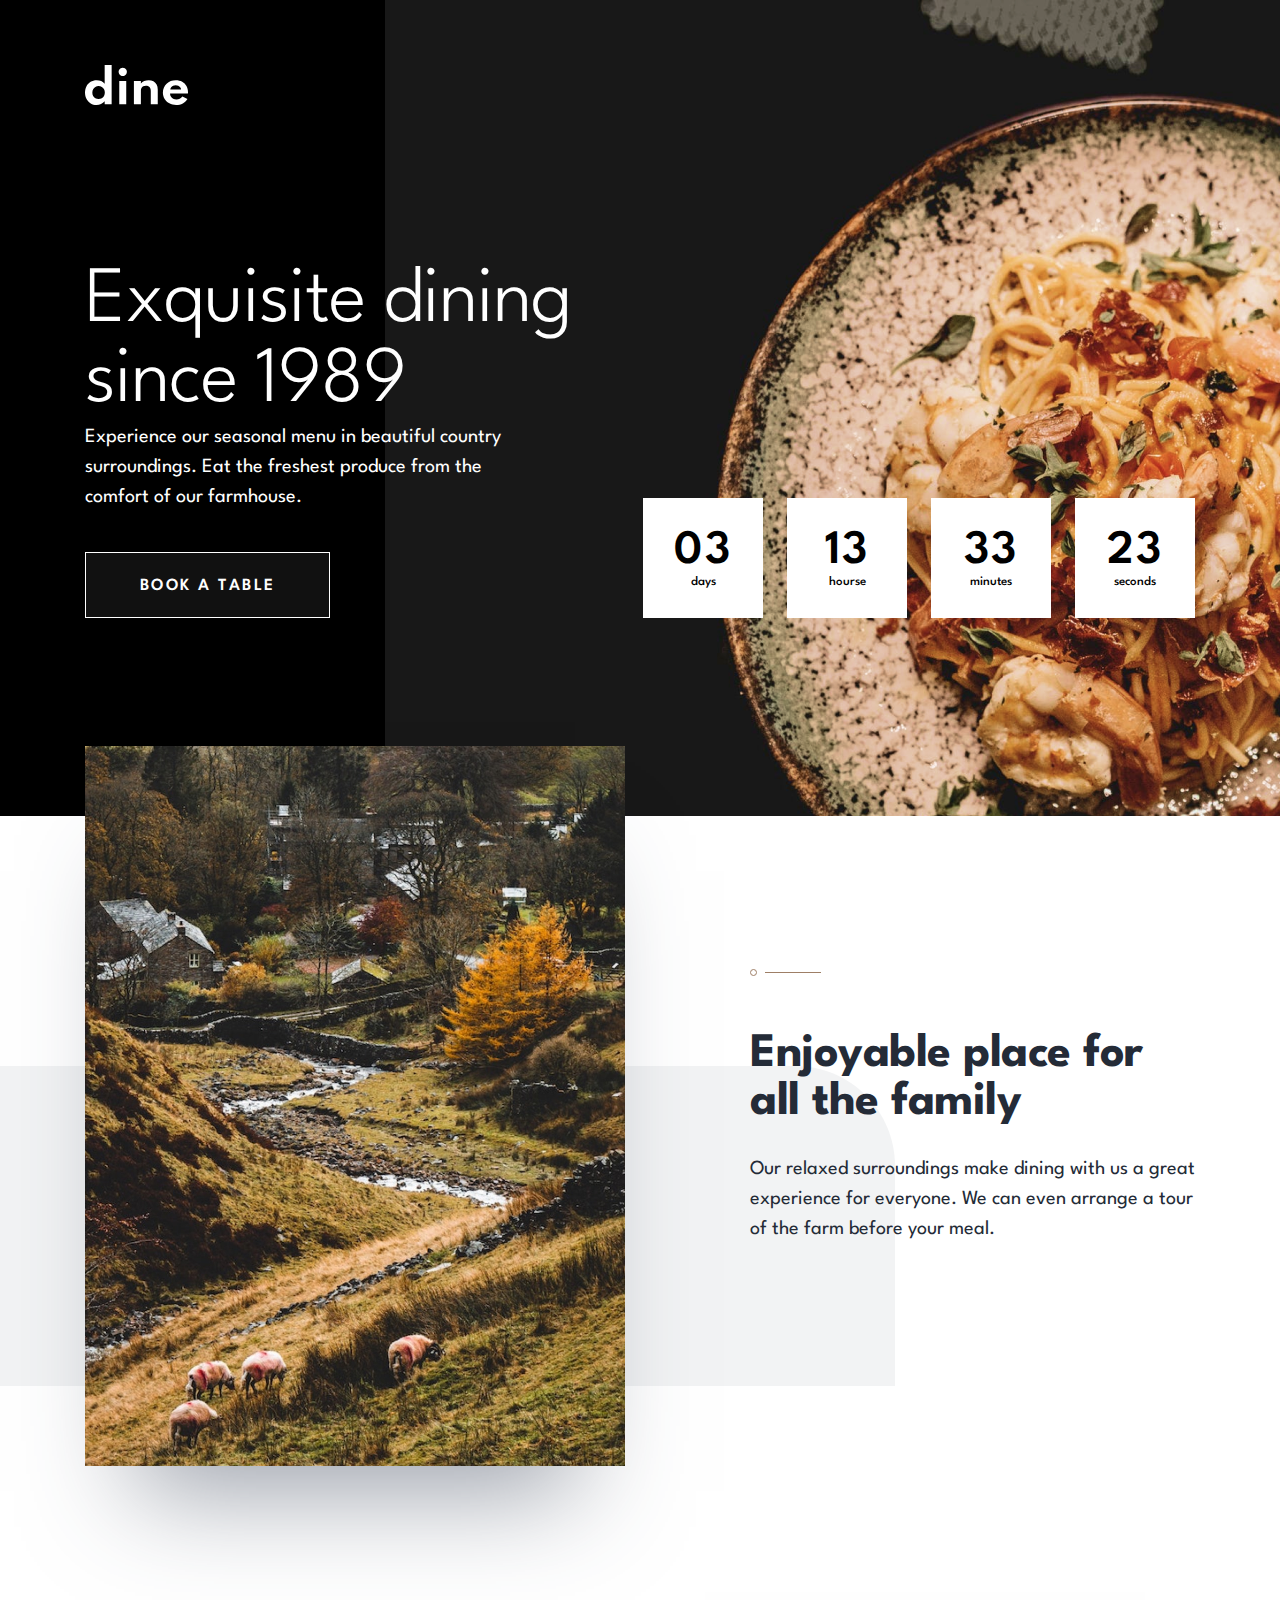
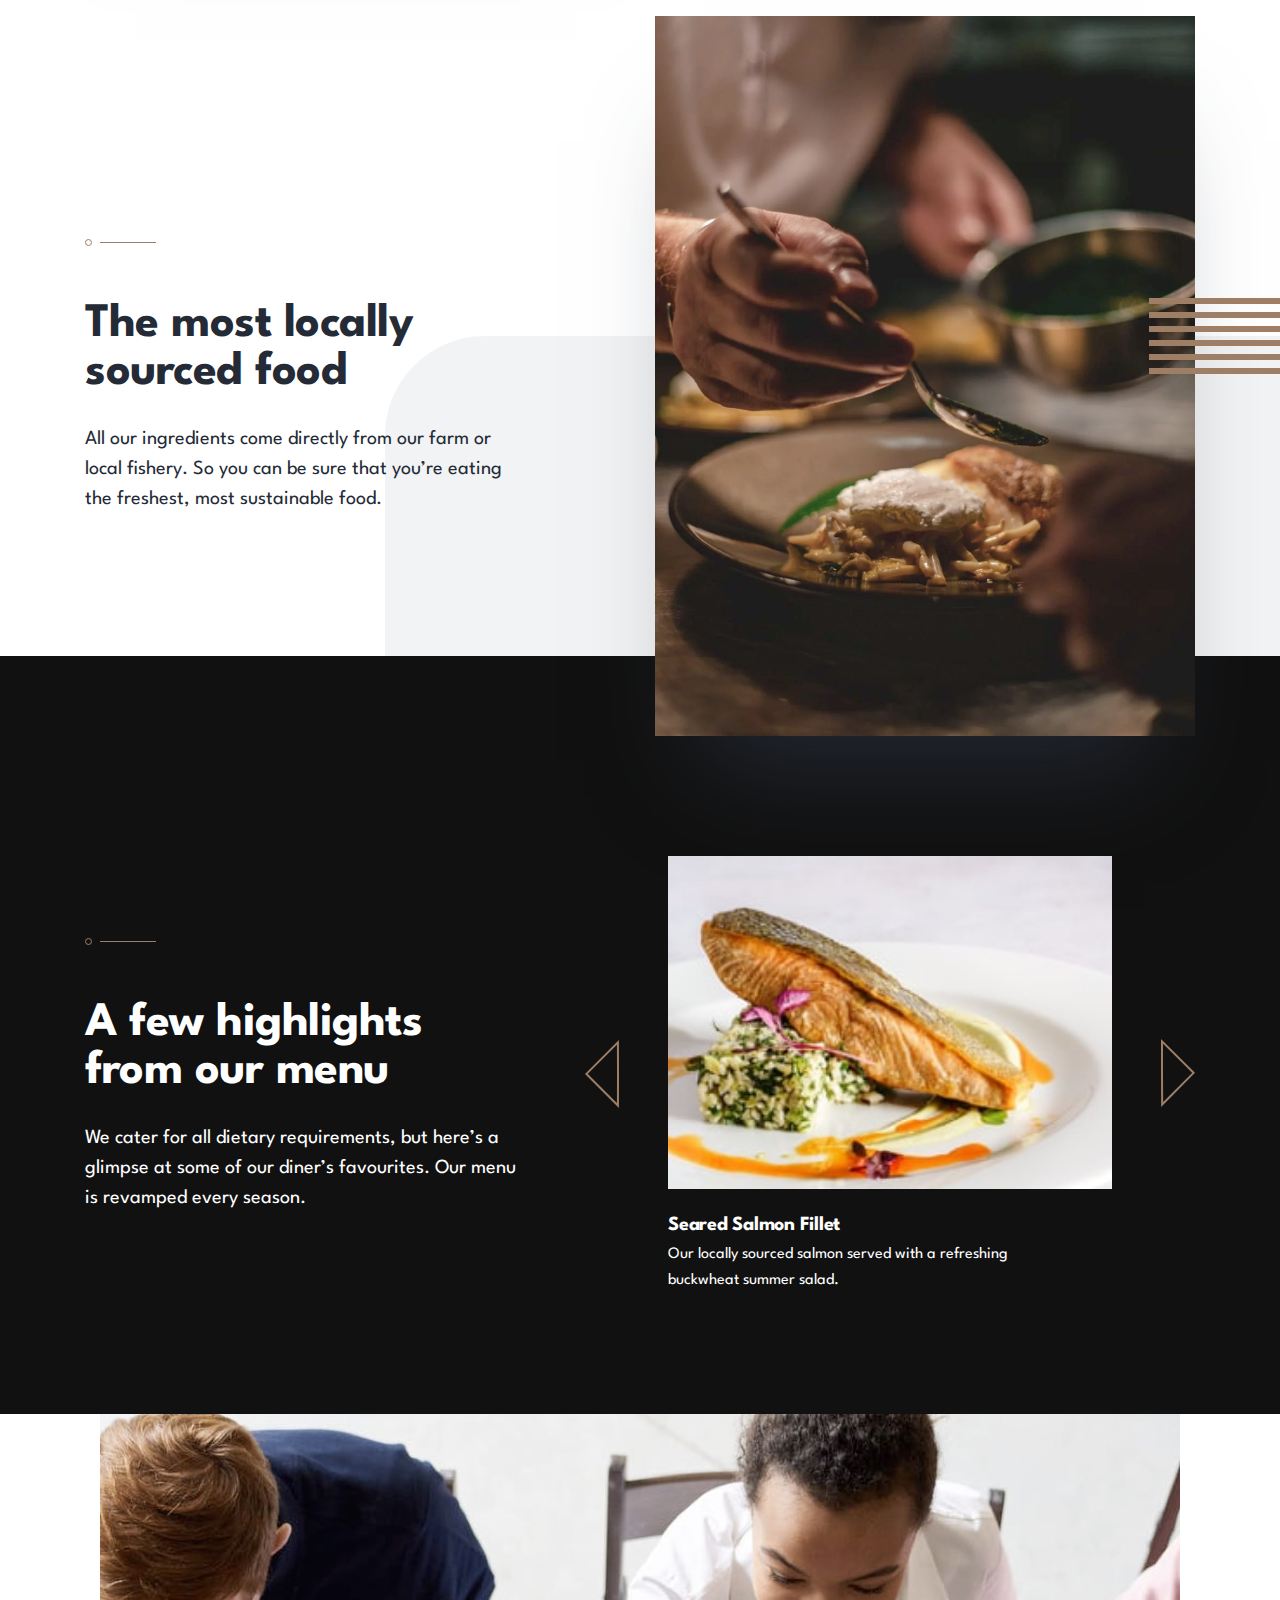
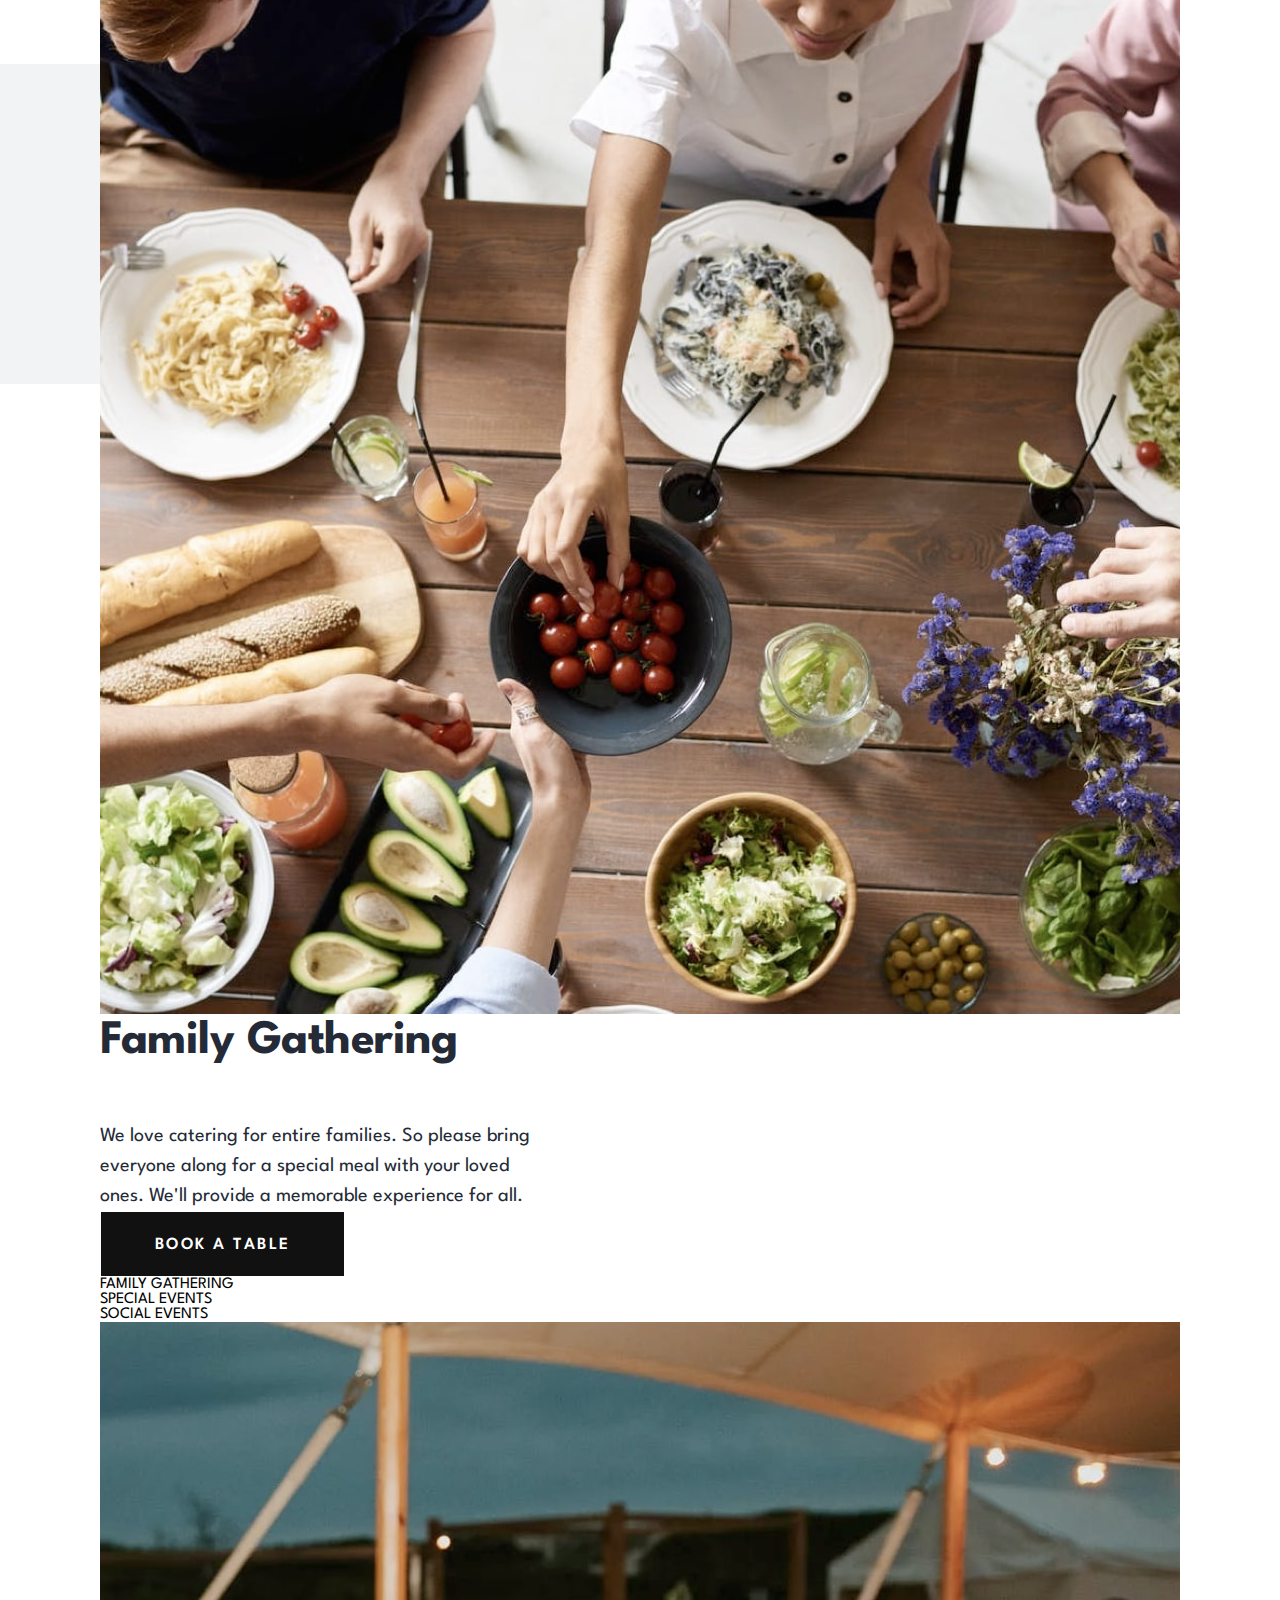
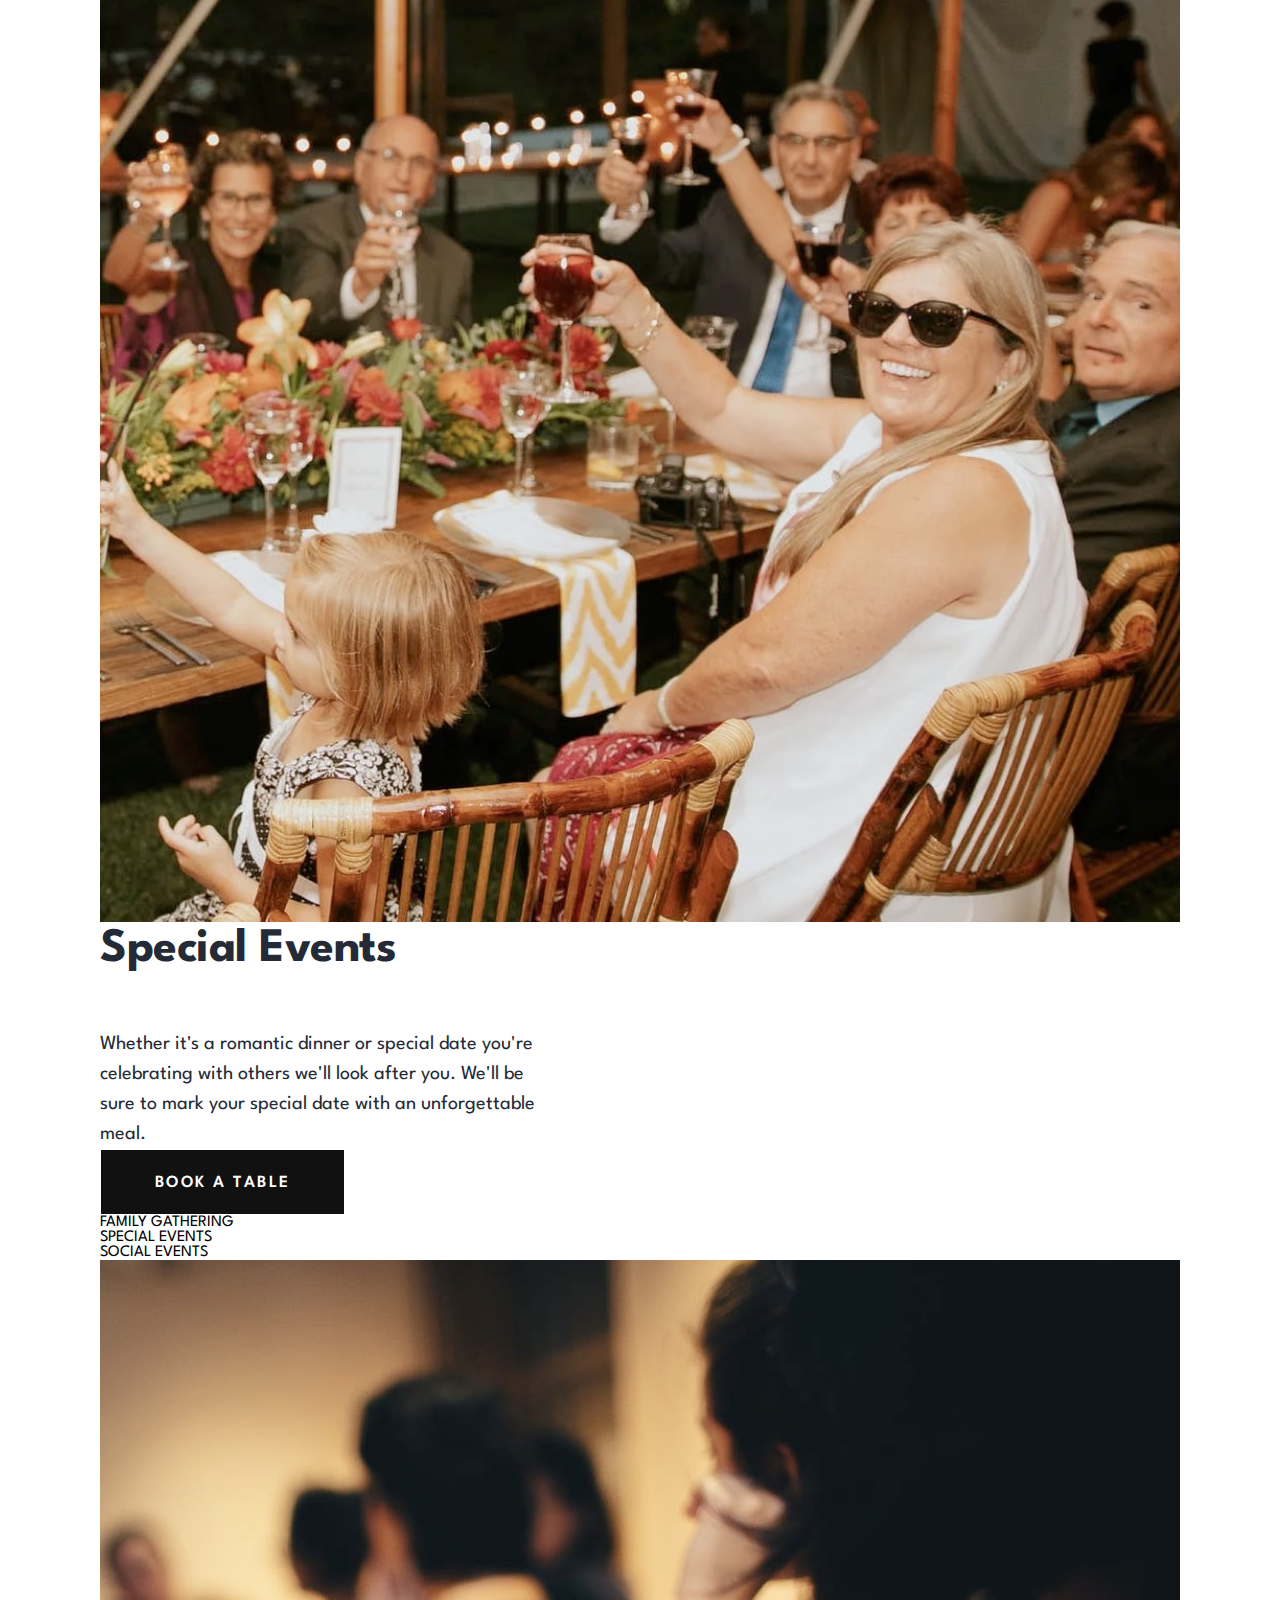
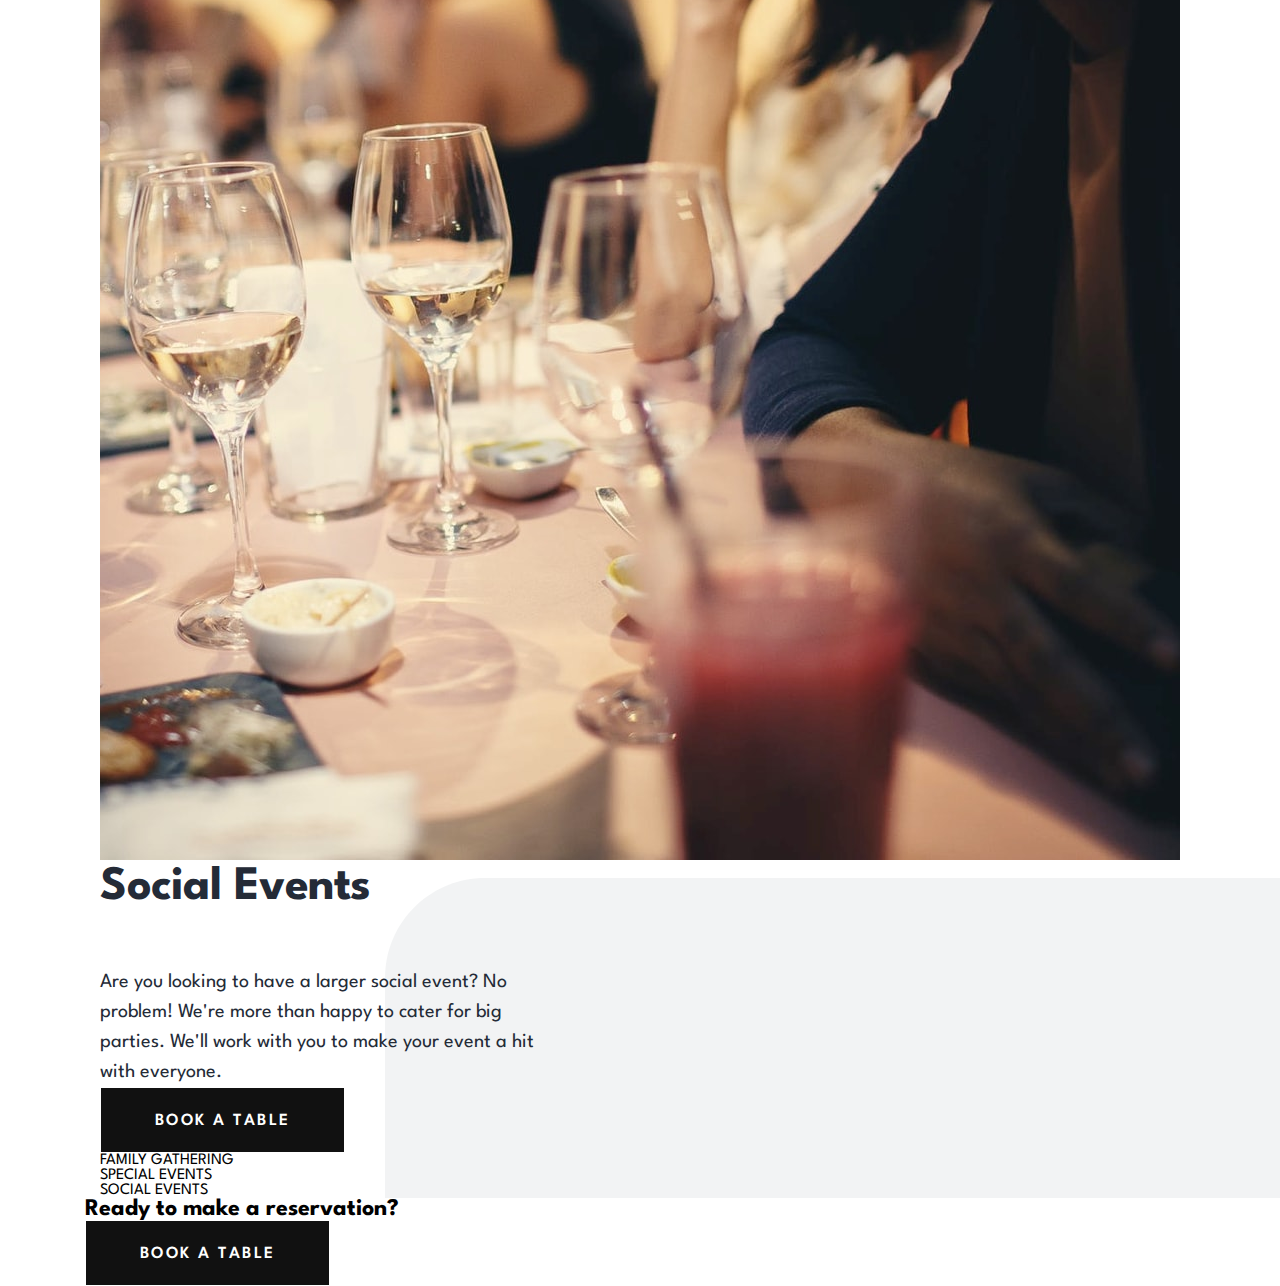
==== index.html @ bb574d4a "feat: I add booking section my project" ====
<!DOCTYPE html>
<html lang="en">
<head>
  <meta charset="UTF-8">
  <meta http-equiv="X-UA-Compatible" content="IE=edge">
  <meta name="viewport" content="width=device-width, initial-scale=1.0">
  <title>Dine Restaurant Website</title>
  <link rel="icon" href="./img/icons/icon.png">
  <link rel="stylesheet" href="./css/style.css">
</head>
<body>
  <header>
    <div class="header container">
      <a href="./index.html">
        <img src="./img/logo.svg" alt="dine logo">
      </a>
      <section >
        <div class="header__content">
          <div class="about">
            <h1>Exquisite dining since 1989</h1>
            <p>Experience our seasonal menu in beautiful country surroundings. Eat the freshest produce from the comfort of our farmhouse.</p>
          </div>
          <button>
            <a href="./revervation.html">BOOK A TABLE</a>
          </button>
        </div>
        <div class="timer">
          <div class="days">
            <p>03</p>
            <span>days</span>
          </div>
          <div class="hourse">
            <p>13</p>
            <span>hourse</span>
          </div>
          <div class="minutes">
            <p>33</p>
            <span>minutes</span>
          </div>
          <div class="seconds">
            <p>23</p>
            <span>seconds</span>
          </div>
        </div>
      </section>
    </div>
  </header>
  <main>
    <section class="family__title">
      <div class="enjoyable container">
        <div class="enjoyable__img">
          <img src="./img/homepage/enjoyable-place-desktop@2x.jpg" alt="enjoyable place img">
        </div>
        <div class="title__about">
          <img src="./img/patterns/pattern-divide.svg" alt="">
          <div class="about">
            <h3>Enjoyable place for all the family</h3>
            <p>Our relaxed surroundings make dining with us a great experience for everyone. We can even arrange a tour of the farm before your meal.</p>
          </div>
        </div>
      </div>
      <div class="enjoyable locally container">
        <div class="title__about">
          <img src="./img/patterns/pattern-divide.svg" alt="">
          <div class="about">
            <h3>The most locally sourced food</h3>
            <p>All our ingredients come directly from our farm or local fishery. So you can be sure that you’re eating the freshest, most sustainable food.</p>
          </div>
        </div>
        <div class="enjoyable__img">
          <img src="./img/homepage/locally-sourced-desktop@2x.jpg" alt="enjoyable place img">
        </div>
      </div>
    </section>
    <section class="slider__title">
      <div class="title container">
        <div class="title__about">
          <img src="./img/patterns/pattern-divide.svg" alt="">
          <div class="about">
            <h3>A few highlights from our menu</h3>
            <p>We cater for all dietary requirements, but here’s a glimpse at some of our diner’s favourites. Our menu is revamped every season.</p>
          </div>
        </div>
        <div class="slider">
          <div class="btn__prev">
            <img src="./img/icons/btn-prev.svg" alt="">
          </div>
          <div class="slider__content">
            <div class="slider__one">
              <img src="./img/homepage/salmon-desktop-tablet@2x.jpg" alt="">
              <div class="slide__about">
                <h6>Seared Salmon Fillet</h6>
                <p>Our locally sourced salmon served with a refreshing buckwheat summer salad.</p>
              </div>
            </div>
            <div class="slider__one slider__two">
              <img src="./img/homepage/beef-desktop-tablet@2x.jpg" alt="">
              <div class="slide__about">
                <h6>Rosemary Filet Mignon</h6>
                <p>Our prime beef served to your taste with a delicious choice of seasonal sides.</p>
              </div>
            </div>
            <div class="slider__one slider__three">
              <img src="./img/homepage/chocolate-desktop-tablet@2x.jpg" alt="">
              <div class="slide__about">
                <h6>Summer Fruit Chocolate Mousse</h6>
                <p>Creamy mousse combined with summer fruits and dark chocolate shavings.</p>
              </div>
            </div>
          </div>
          <div class="btn__next">
            <img src="./img/icons/btn-next.svg" alt="">
          </div>
        </div>
      </div>
    </section>
    <section class="tab__title">
      <div class="tab__contents container">
        <div class="tab__img">
          <img src="./img/homepage/family-gathering-desktop@2x.jpg" alt="">
        </div>
        <div class="tab__content">
          <div class="tab__about">
            <div class="title__about">
              <h3>Family Gathering</h3>
              <p>We love catering for entire families. So please bring everyone along for a special meal with your loved ones. We'll provide a memorable experience for all.</p>
            </div>
            <button>
              <a href="./revervation.html">BOOK A TABLE</a>
            </button>
          </div>
          <div class="tab__links">
            <div class="tab__link">FAMILY GATHERING</div>
            <div class="tab__link">SPECIAL EVENTS</div>
            <div class="tab__link">SOCIAL EVENTS</div>
          </div>
        </div>
      </div>
      <div class="tab__contents one container">
        <div class="tab__img">
          <img src="./img/homepage/special-events-desktop@2x.jpg" alt="">
        </div>
        <div class="tab__content">
          <div class="tab__about">
            <div class="title__about">
              <h3>Special Events</h3>
              <p>Whether it's a romantic dinner or special date you're celebrating with others we'll look after you. We'll be sure to mark your special date with an unforgettable meal.</p>
            </div>
            <button>
              <a href="./revervation.html">BOOK A TABLE</a>
            </button>
          </div>
          <div class="tab__links">
            <div class="tab__link">FAMILY GATHERING</div>
            <div class="tab__link">SPECIAL EVENTS</div>
            <div class="tab__link">SOCIAL EVENTS</div>
          </div>
        </div>
      </div>
      <div class="tab__contents one container">
        <div class="tab__img">
          <img src="./img/homepage/social-events-desktop@2x.jpg" alt="">
        </div>
        <div class="tab__content">
          <div class="tab__about">
            <div class="title__about">
              <h3>Social Events</h3>
              <p>Are you looking to have a larger social event? No problem! We're more than happy to cater for big parties. We'll work with you to make your event a hit with everyone.</p>
            </div>
            <button>
              <a href="./revervation.html">BOOK A TABLE</a>
            </button>
          </div>
          <div class="tab__links">
            <div class="tab__link">FAMILY GATHERING</div>
            <div class="tab__link">SPECIAL EVENTS</div>
            <div class="tab__link">SOCIAL EVENTS</div>
          </div>
        </div>
      </div>
    </section>
    <div class="booking__title">
      <div class="booking__info container">
        <h2>Ready to make a reservation?</h2>
      <button>
        <a href="./revervation.html">BOOK A TABLE</a>
      </button>
      </div>
    </div>
  </main>
  <!-- <footer>
    <section class="container">
      <a href="./index.html">
        <img src="./img/logo.svg" alt="dine logo">
      </a>
      <address>
        Marthwaite, Sedbergh
        Cumbria <br>
        +00 44 123 4567
      </address>
      <div class="open__time">
        OPEN TIMES <br>
        MON - FRI: 09:00 AM - 10:00 PM <br>
        SAT - SUN: 09:00 AM - 11:30 PM
      </div>
    </section>
  </footer> -->


  <script src="./js/main.js"></script>
</body>
</html>
---- css/style.css ----
@import url("https://fonts.googleapis.com/css2?family=League+Spartan:wght@300;400;600;700&display=swap");
* {
  margin: 0;
  padding: 0;
  box-sizing: border-box;
  font-family: "League Spartan", sans-serif;
}

body {
  margin: 0;
  padding: 0;
}
body::-webkit-scrollbar {
  width: 0;
}

.container {
  max-width: 1140px;
  margin: 0 auto;
  padding: 0 15px;
}

button {
  width: 100%;
  max-width: 245px;
  padding: 25px 0 23px 0;
  border: 1px solid #FFF;
  background: #111;
  cursor: pointer;
}
button a {
  font-weight: 600;
  line-height: 16px;
  letter-spacing: 2.5px;
  font-size: 17px;
  color: #FFF;
  text-decoration: none;
}
button:hover {
  background: white;
}
button:hover a {
  color: #111;
}

header {
  width: 100%;
  padding: 65px 0 198px 0;
  background: rgb(0, 0, 0);
  background-image: url(/img/homepage/hero-bg-desktop.png);
  background-repeat: no-repeat;
  background-position: right 0;
}
header .header {
  display: flex;
  flex-direction: column;
  row-gap: 153px;
}
header .header section {
  width: 100%;
  display: flex;
  align-items: flex-end;
  gap: 50px;
}
header .header section .header__content {
  width: 100%;
  max-width: 508px;
  display: flex;
  align-items: flex-start;
  flex-direction: column;
  gap: 40px;
}
header .header section .header__content .about {
  width: 100%;
  display: flex;
  flex-direction: column;
  color: white;
}
header .header section .header__content .about h1 {
  font-size: 80px;
  font-weight: 300;
  line-height: 80px;
  letter-spacing: -1px;
}
header .header section .header__content .about p {
  width: 100%;
  max-width: 445px;
  font-size: 20px;
  font-weight: 400;
  line-height: 30px;
}
header .header section .timer {
  width: 100%;
  max-width: 552px;
  display: flex;
  align-items: center;
  justify-content: space-between;
}
header .header section .timer div {
  width: 120px;
  height: 120px;
  border: 1px solid #FFF;
  background: #FFF;
  display: flex;
  flex-direction: column;
  align-items: center;
  justify-content: center;
}
header .header section .timer div p {
  font-size: 48px;
  font-style: normal;
  font-weight: 600;
  line-height: 48px;
  letter-spacing: 2.5px;
}
header .header section .timer div span {
  font-size: 13px;
  font-weight: 500;
  line-height: 13px;
}

main {
  width: 100%;
  display: flex;
  flex-direction: column;
}
main section {
  width: 100%;
  display: flex;
  flex-direction: column;
  background-image: url(/img/patterns/pattern-curve-top-right.svg), url(/img/patterns/pattern-curve-top-left.svg);
  background-repeat: no-repeat, no-repeat;
  background-position: left 250px, right bottom;
}
main section .title__about {
  width: 100%;
  max-width: 445px;
  display: flex;
  flex-direction: column;
  align-items: flex-start;
  gap: 55px;
}
main section .title__about .about {
  width: 100%;
  display: flex;
  flex-direction: column;
  gap: 27px;
}
main section .title__about h3 {
  font-size: 48px;
  line-height: 48px;
  font-weight: 700;
  letter-spacing: -0.5px;
  color: #242B37;
}
main section .title__about p {
  font-size: 20px;
  font-weight: 400;
  line-height: 30px;
  color: #242B37;
}
main section .enjoyable {
  width: 100%;
  display: flex;
  align-items: center;
  gap: 15px;
  justify-content: space-between;
  transform: translateY(-70px);
}
main section .enjoyable .enjoyable__img {
  width: 540px;
  height: 720px;
  background: #EDEDED;
  box-shadow: 0px 75px 100px -50px rgba(56, 66, 85, 0.5);
}
main section .enjoyable .enjoyable__img img {
  width: 540px;
  height: 720px;
}
main section .locally {
  transform: translateY(80px);
}
main section .locally .enjoyable__img {
  position: relative;
}
main section .locally .enjoyable__img::before {
  content: url(/img/patterns/pattern-lines.svg);
  position: absolute;
  top: 282px;
  right: -114px;
}
main .slider__title {
  width: 100%;
  background: #111;
  display: flex;
  align-items: center;
  padding: 200px 0 120px 0;
  z-index: -1;
}
main .slider__title .title {
  width: 100%;
  display: flex;
  align-items: center;
  justify-content: space-between;
  color: white;
}
main .slider__title .title .title__about h3 {
  color: white;
}
main .slider__title .title .title__about p {
  color: white;
}
main .slider__title .slider {
  width: 100%;
  max-width: 610px;
  display: flex;
  align-items: center;
  justify-content: space-between;
}
main .slider__title .slider .slider__content {
  width: 100%;
  max-width: 444px;
  display: flex;
  overflow: hidden;
}
main .slider__title .slider .slider__content .slider__one {
  width: 100%;
  display: flex;
  flex-direction: column;
  gap: 24px;
}
main .slider__title .slider .slider__content .slider__one img {
  width: 444px;
}
main .slider__title .slider .slider__content .slider__one .slide__about {
  width: 100%;
  max-width: 350px;
  display: flex;
  flex-direction: column;
  gap: 5px;
}
main .slider__title .slider .slider__content .slider__one .slide__about h6 {
  font-size: 20px;
  font-weight: 700;
  line-height: 24px;
  letter-spacing: -0.25px;
}
main .slider__title .slider .slider__content .slider__one .slide__about p {
  font-size: 16px;
  font-weight: 400;
  line-height: 26px;
}
main .slider__title .slider .btn__prev {
  cursor: pointer;
}
main .slider__title .slider .btn__next {
  cursor: pointer;
}/*# sourceMappingURL=style.css.map */
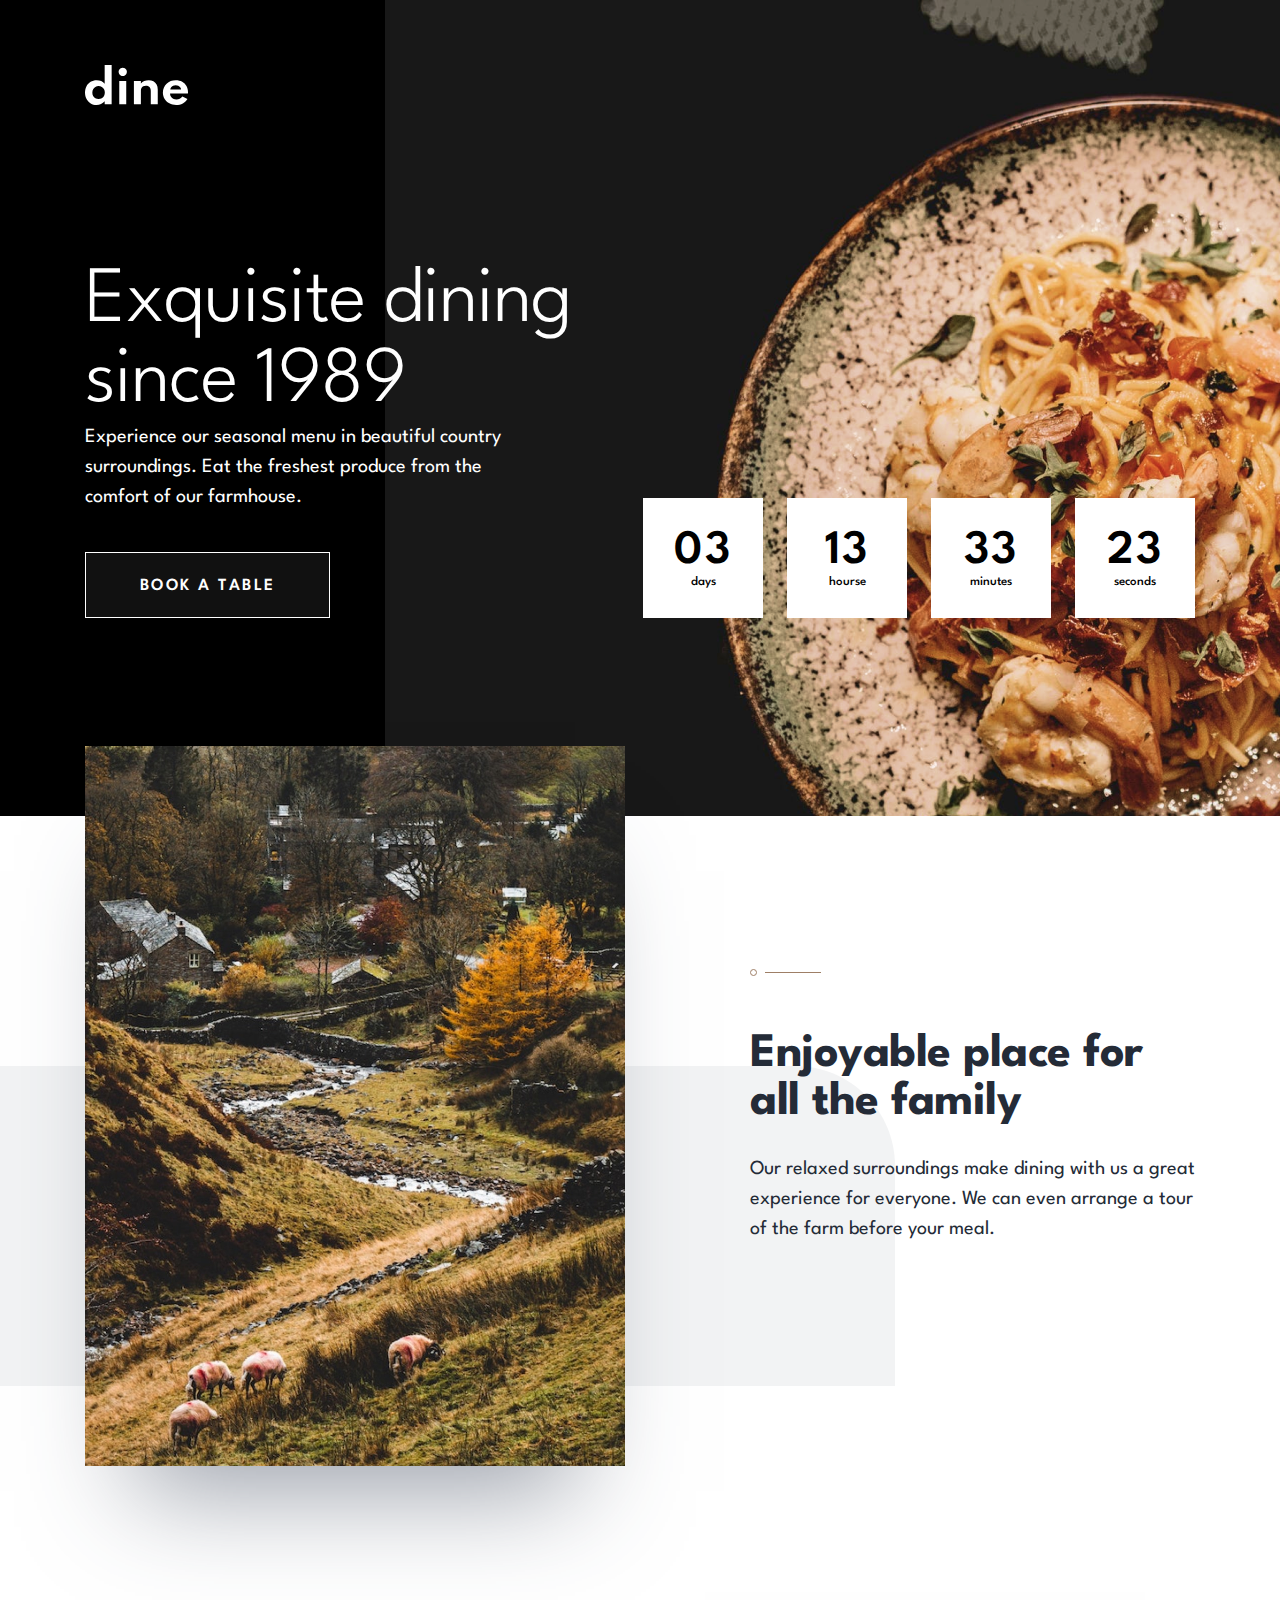
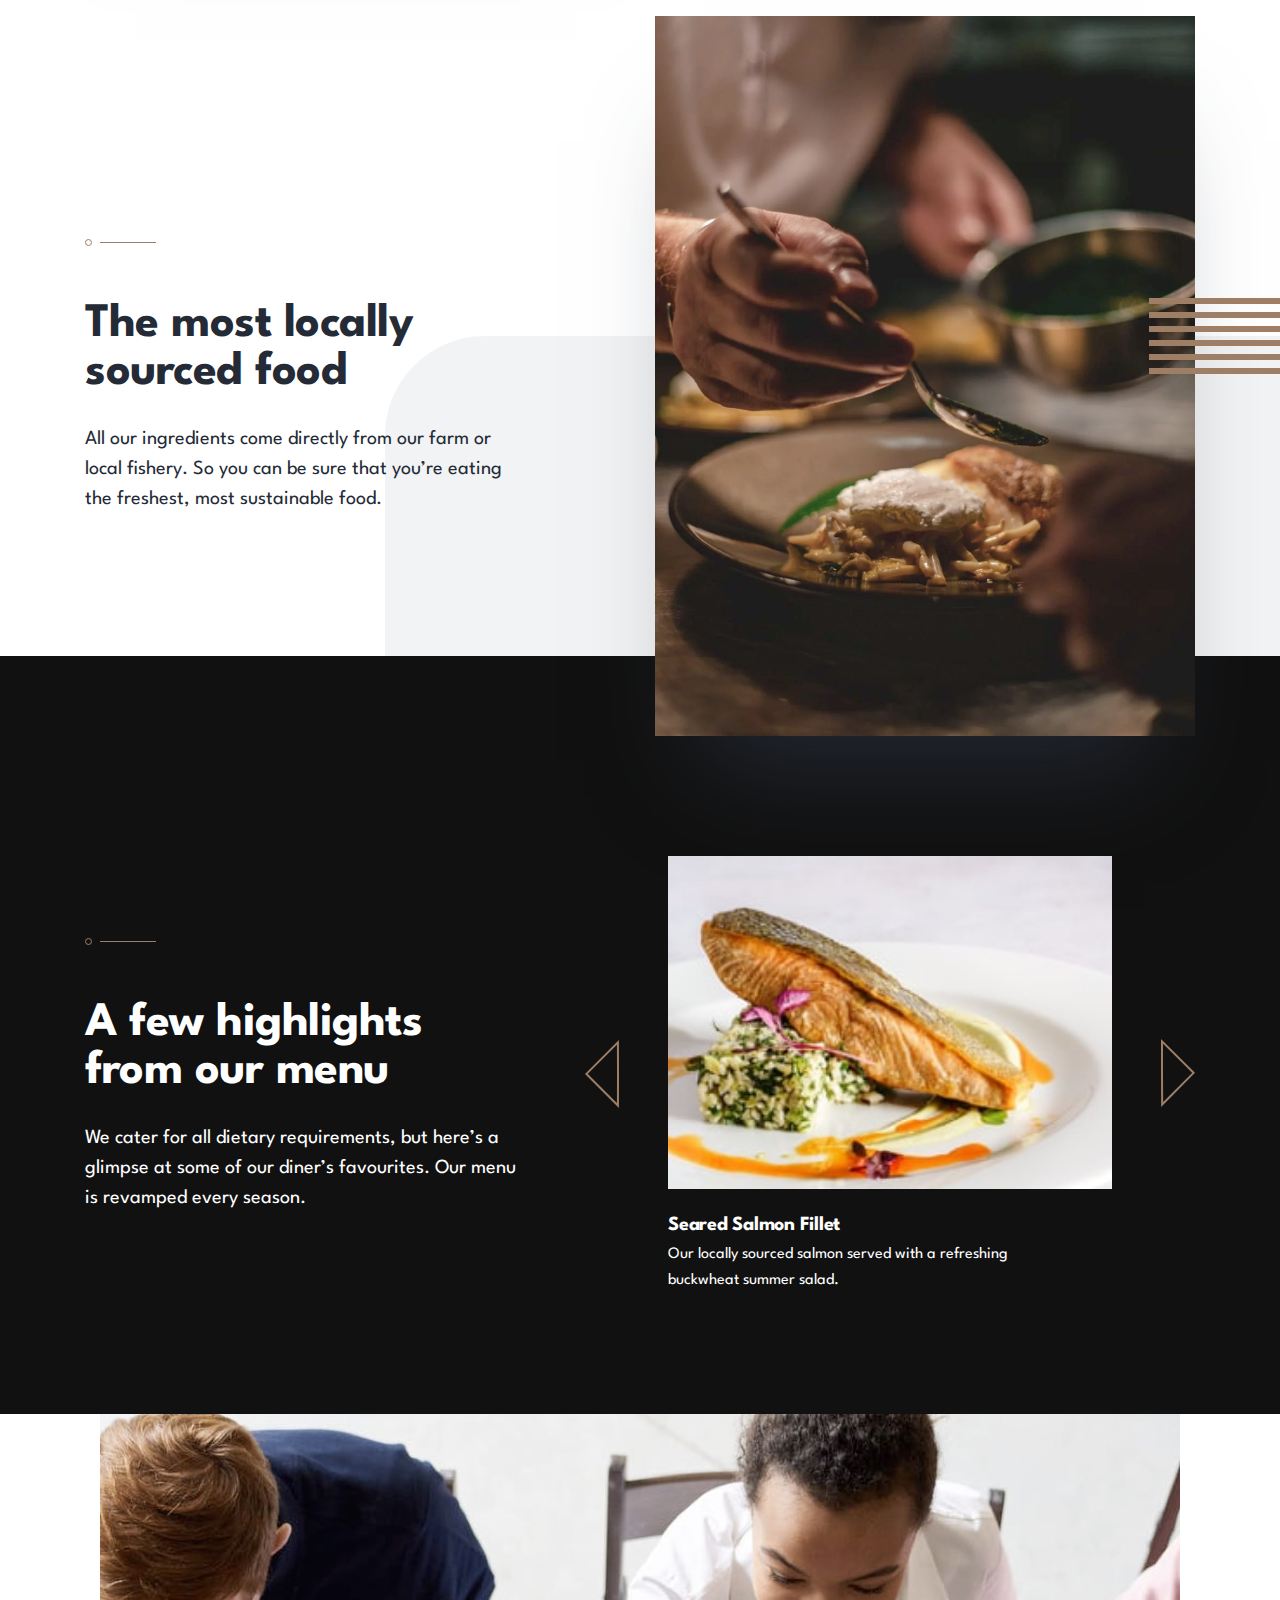
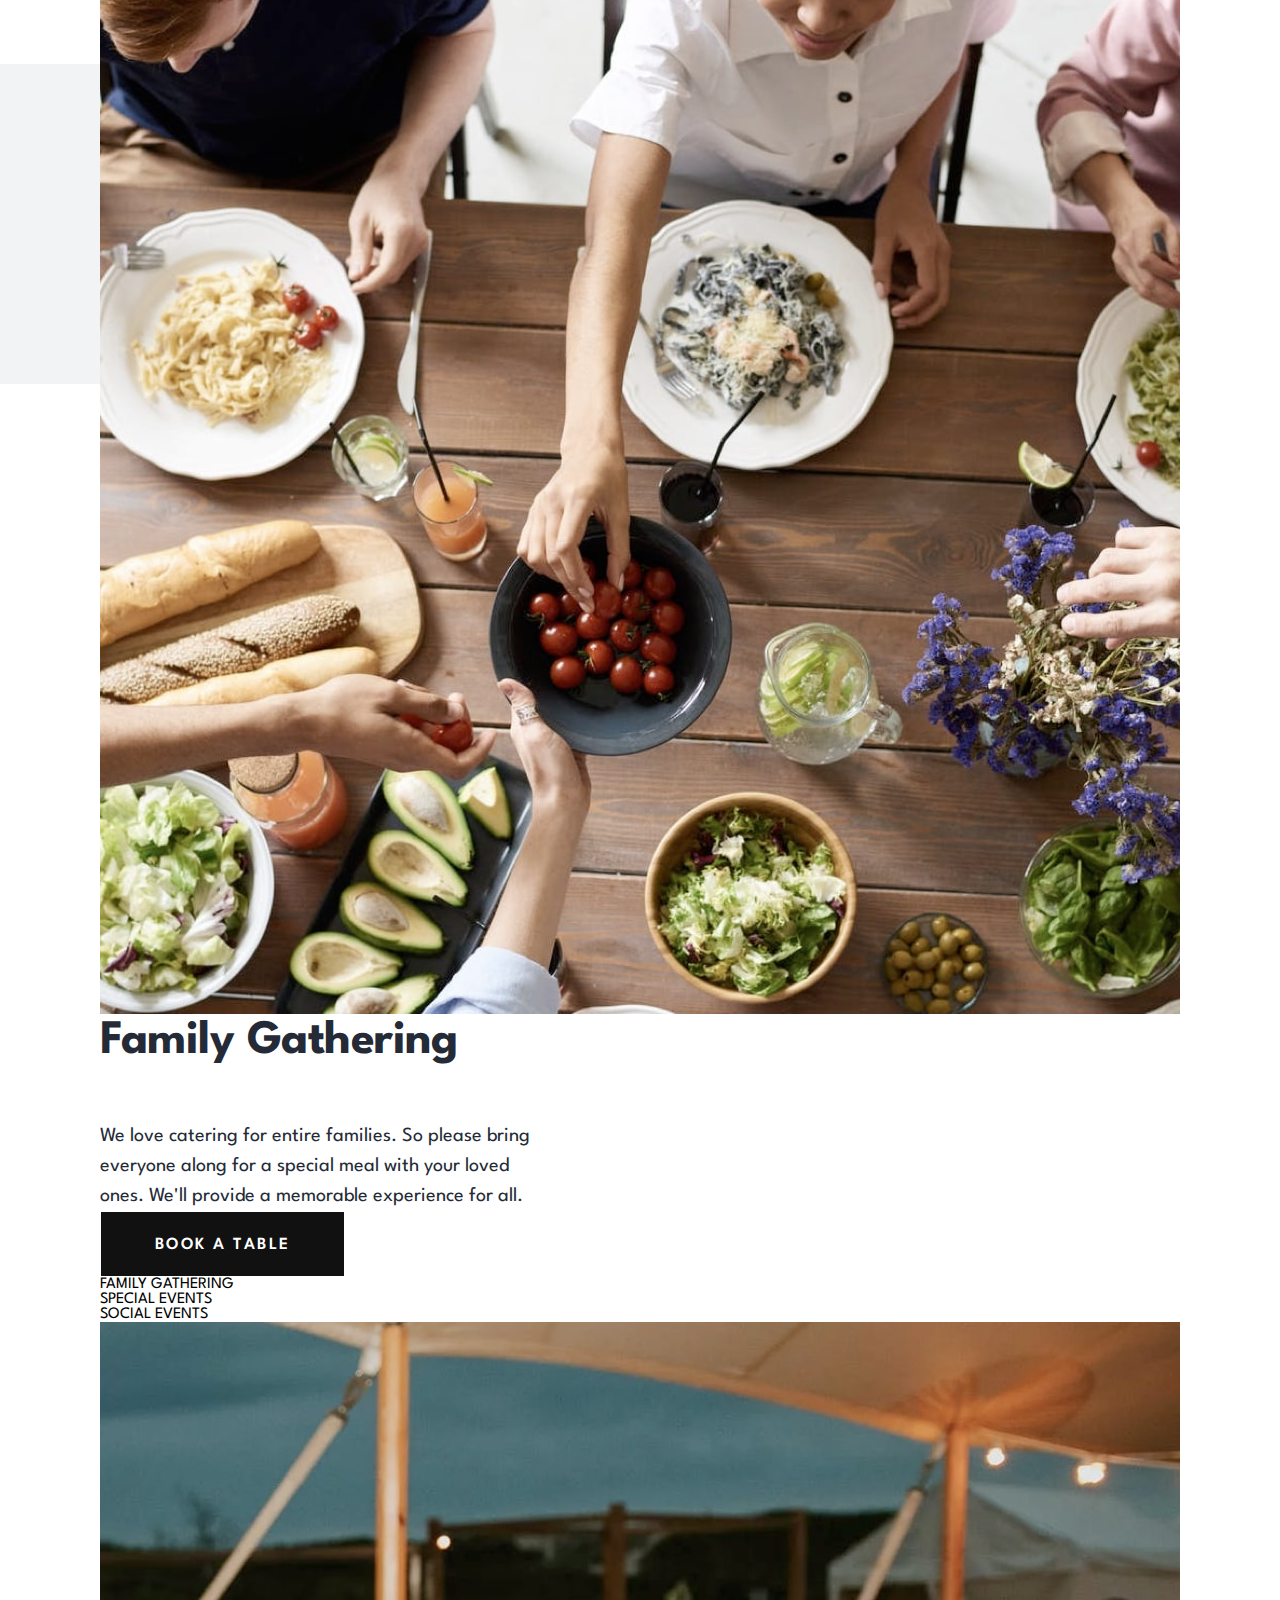
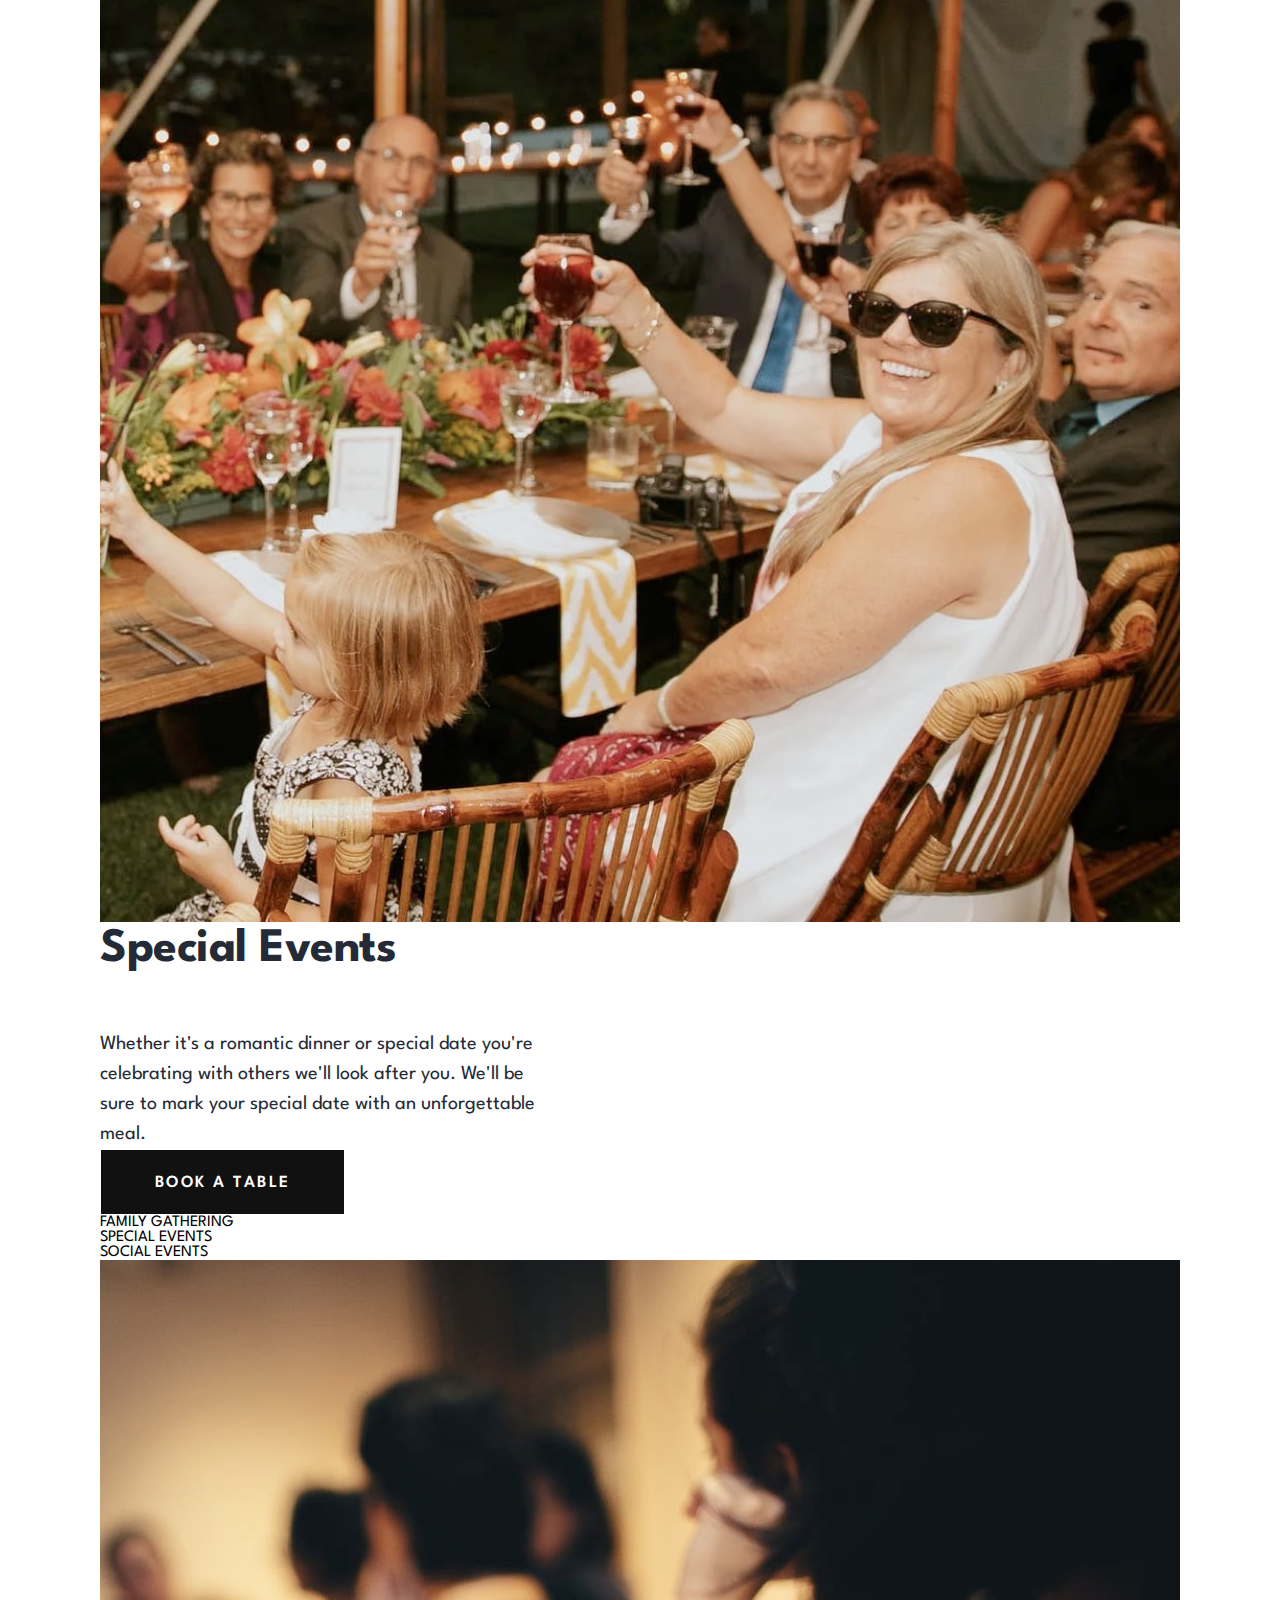
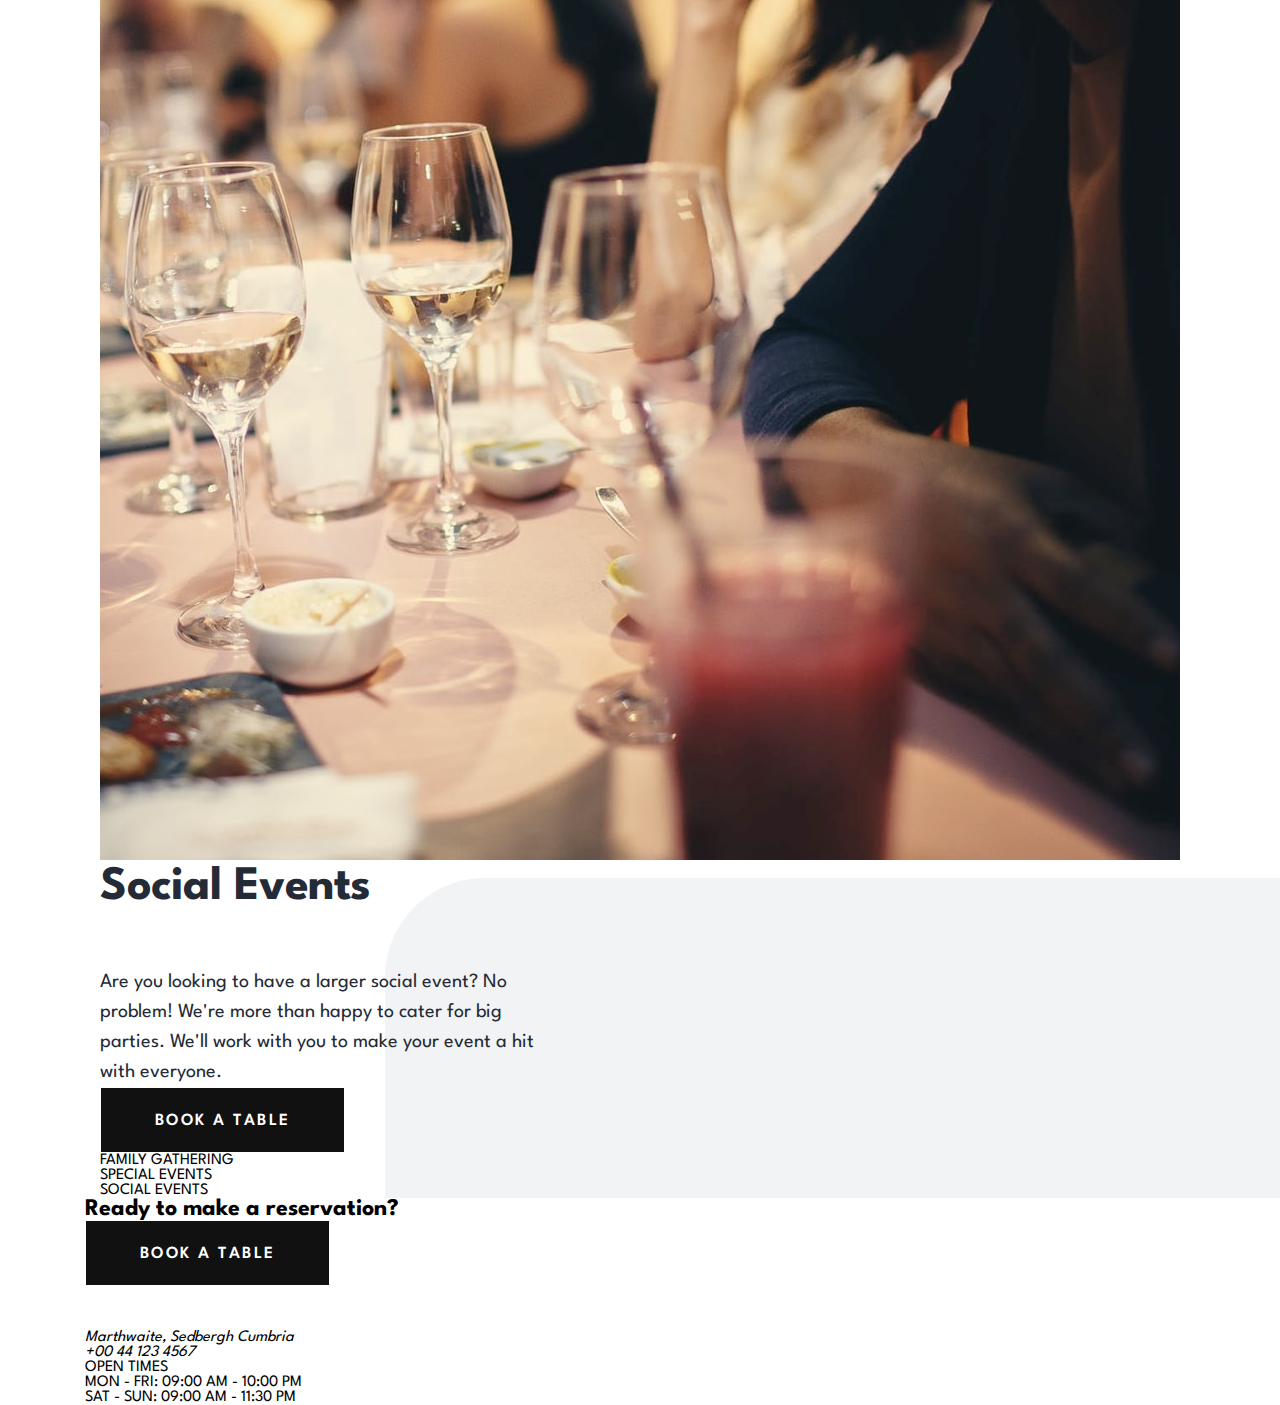
==== commit 77c8bedd: "feat: I add footer my project" ====
--- a/index.html
+++ b/index.html
@@ -188,7 +188,7 @@
       </div>
     </div>
   </main>
-  <!-- <footer>
+  <footer>
     <section class="container">
       <a href="./index.html">
         <img src="./img/logo.svg" alt="dine logo">
@@ -204,7 +204,7 @@
         SAT - SUN: 09:00 AM - 11:30 PM
       </div>
     </section>
-  </footer> -->
+  </footer>
 
 
   <script src="./js/main.js"></script>
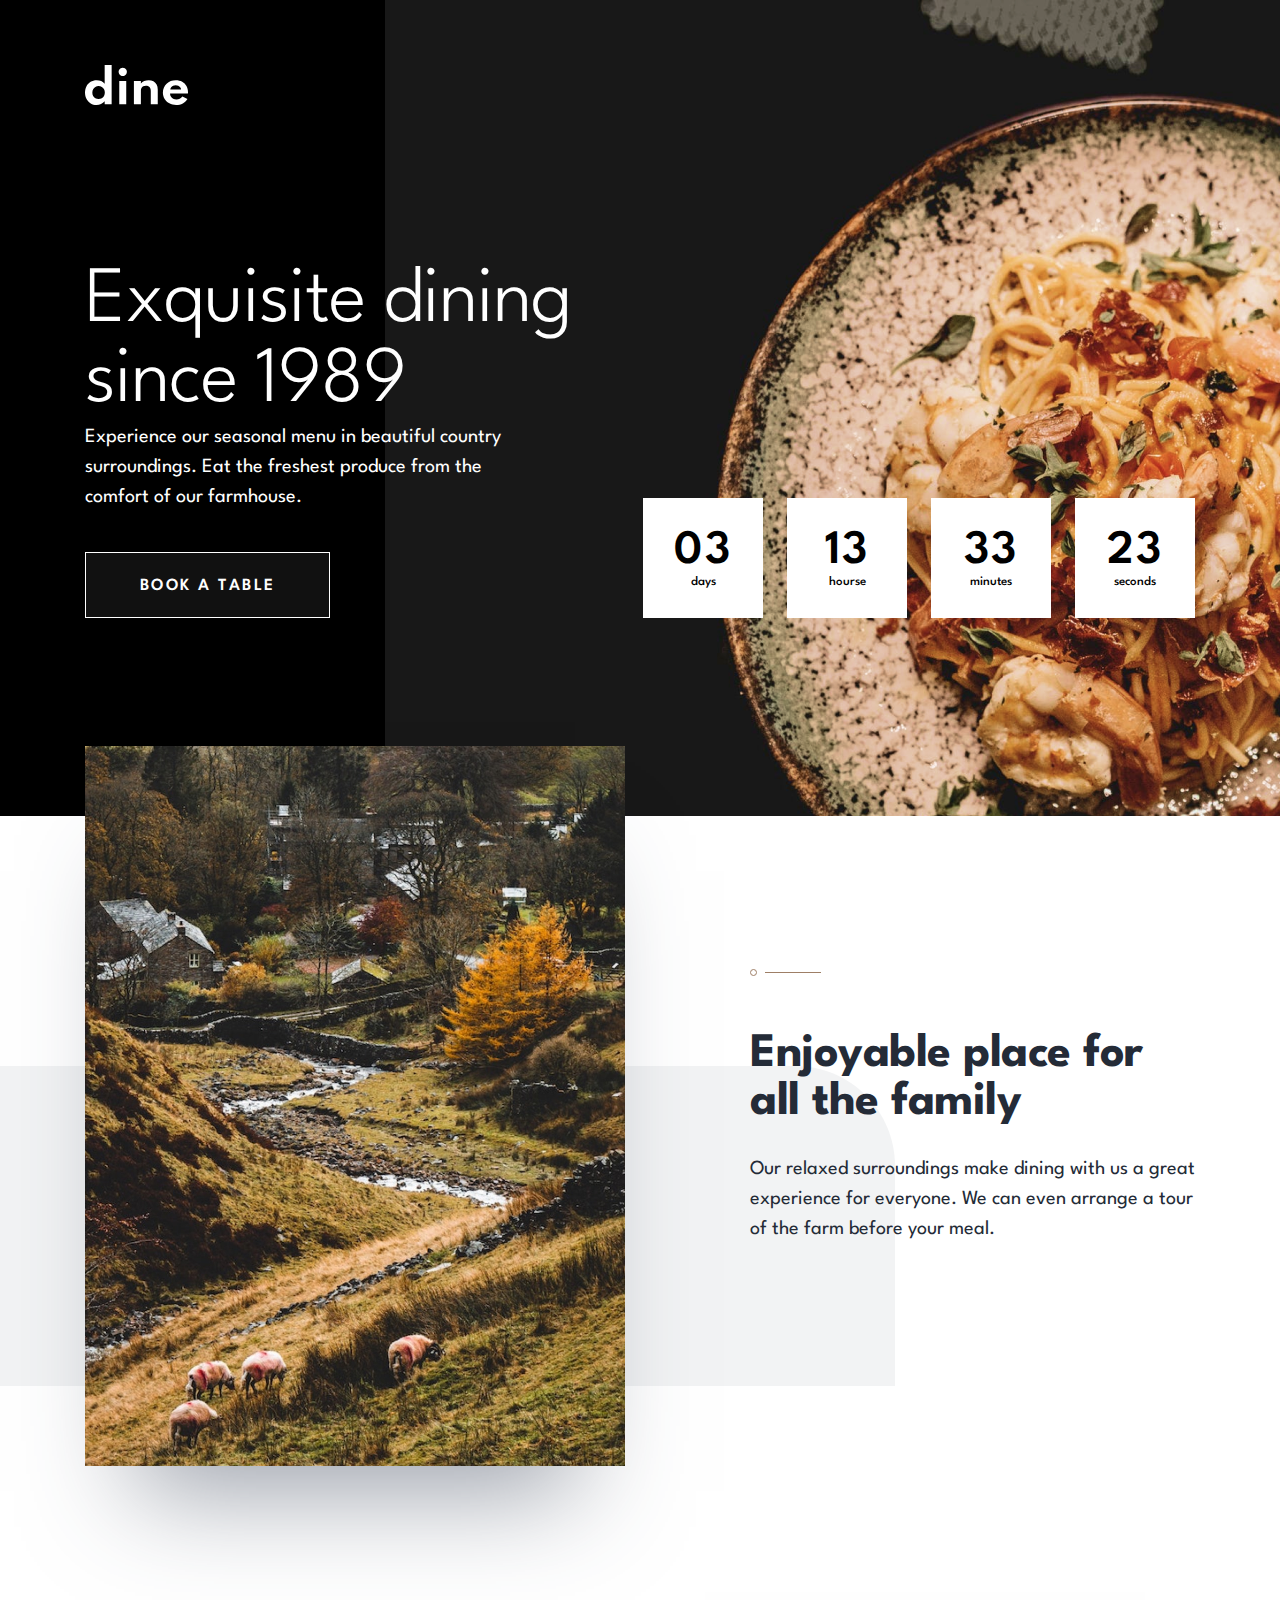
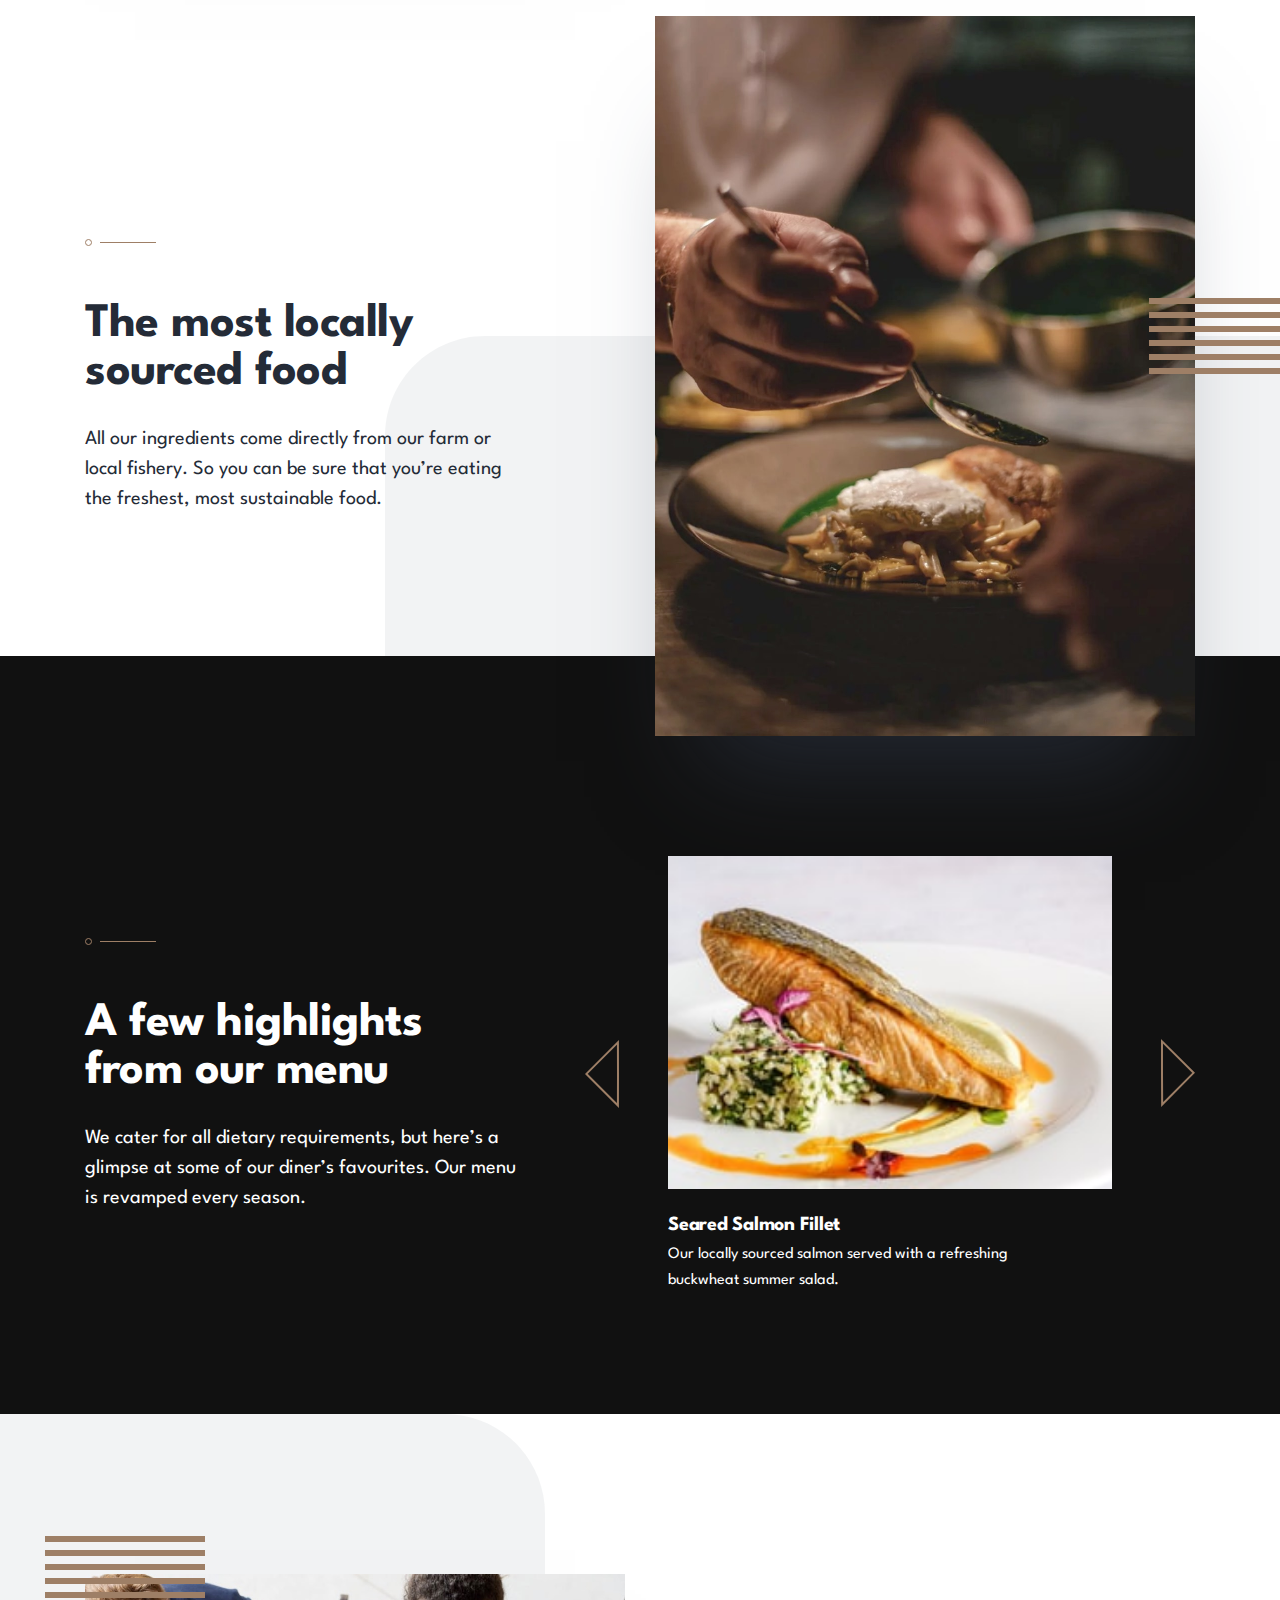
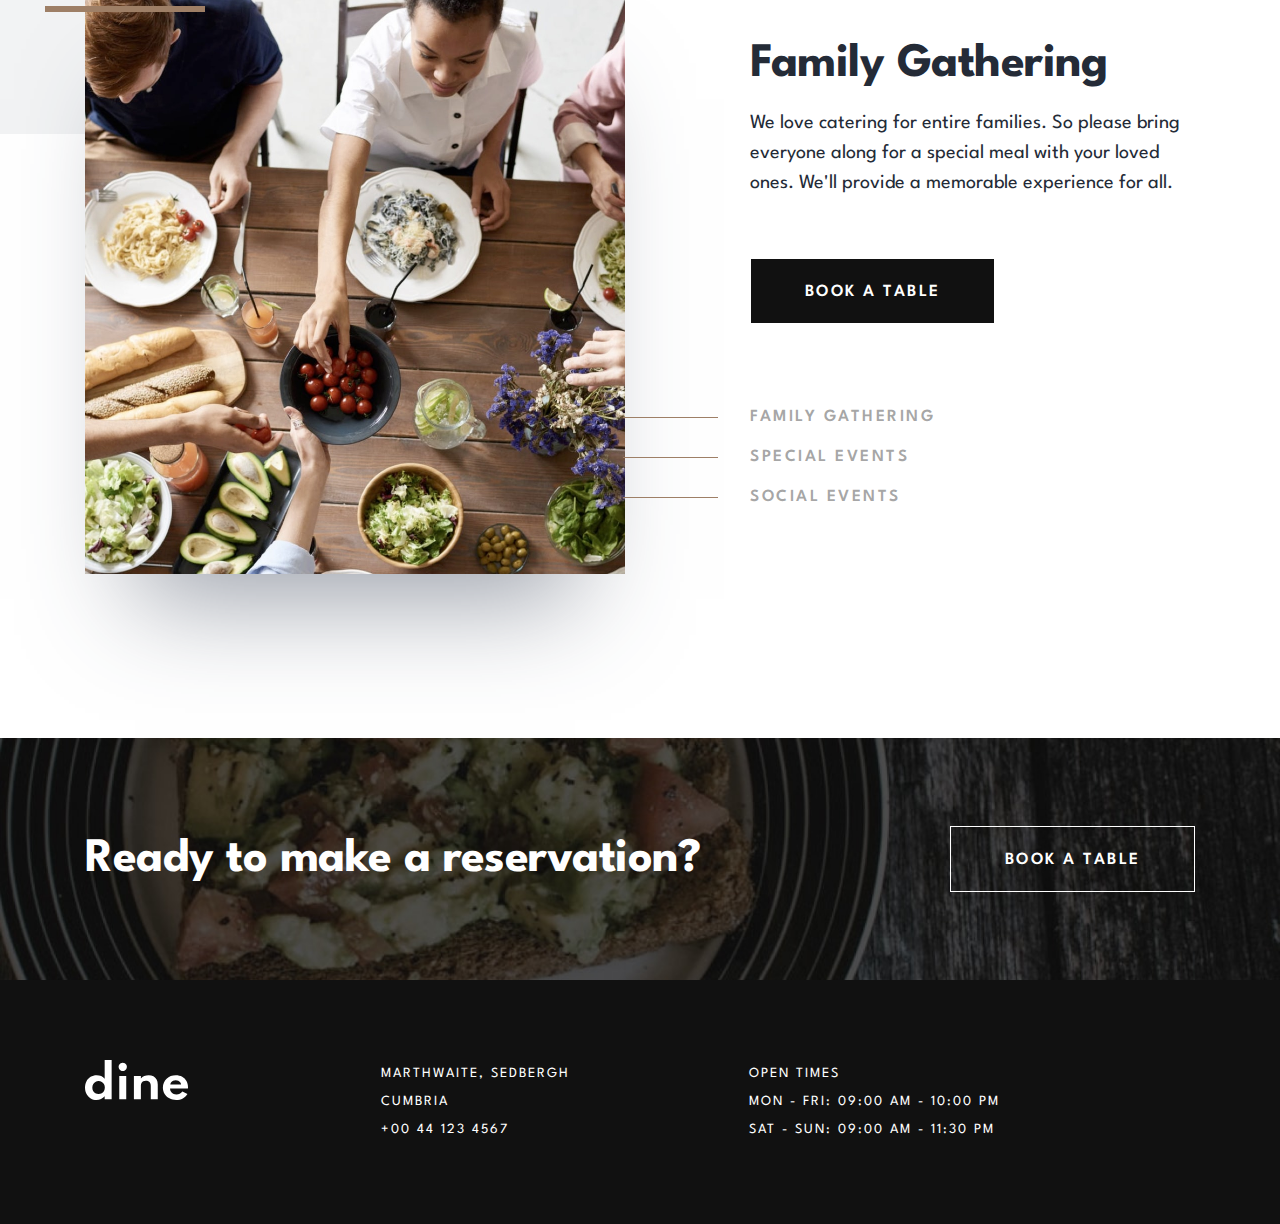
==== commit f33e56fd: "feat: edit file" ====
--- a/index.html
+++ b/index.html
@@ -10,6 +10,7 @@
 </head>
 <body>
   <header>
+    <img src="./img/homepage/Bitmap.png" alt="" id="tablet">
     <div class="header container">
       <a href="./index.html">
         <img src="./img/logo.svg" alt="dine logo">
@@ -17,7 +18,7 @@
       <section >
         <div class="header__content">
           <div class="about">
-            <h1>Exquisite dining since 1989</h1>
+            <h1>Exquisite dining <br> since 1989</h1>
             <p>Experience our seasonal menu in beautiful country surroundings. Eat the freshest produce from the comfort of our farmhouse.</p>
           </div>
           <button>
@@ -193,15 +194,17 @@
       <a href="./index.html">
         <img src="./img/logo.svg" alt="dine logo">
       </a>
-      <address>
-        Marthwaite, Sedbergh
-        Cumbria <br>
-        +00 44 123 4567
-      </address>
-      <div class="open__time">
-        OPEN TIMES <br>
-        MON - FRI: 09:00 AM - 10:00 PM <br>
-        SAT - SUN: 09:00 AM - 11:30 PM
+      <div class="restaurant__info">
+        <address>
+          Marthwaite, Sedbergh <br>
+          Cumbria <br>
+          +00 44 123 4567
+        </address>
+        <div class="open__time">
+          OPEN TIMES <br>
+          MON - FRI: 09:00 AM - 10:00 PM <br>
+          SAT - SUN: 09:00 AM - 11:30 PM
+        </div>
       </div>
     </section>
   </footer>
--- a/css/style.css
+++ b/css/style.css
@@ -1,3 +1,4 @@
+@import url("https://fonts.googleapis.com/css2?family=League+Spartan:wght@300;400;600;700&display=swap");
 @import url("https://fonts.googleapis.com/css2?family=League+Spartan:wght@300;400;600;700&display=swap");
 * {
   margin: 0;
@@ -38,11 +39,125 @@
 }
 button:hover {
   background: white;
+  border: 1px solid #111;
 }
 button:hover a {
   color: #111;
 }
 
+@media only screen and (max-width: 1000px) {
+  .container {
+    padding: 0 39px;
+  }
+}
+* {
+  margin: 0;
+  padding: 0;
+  box-sizing: border-box;
+  font-family: "League Spartan", sans-serif;
+}
+
+body {
+  margin: 0;
+  padding: 0;
+}
+body::-webkit-scrollbar {
+  width: 0;
+}
+
+.container {
+  max-width: 1140px;
+  margin: 0 auto;
+  padding: 0 15px;
+}
+
+button {
+  width: 100%;
+  max-width: 245px;
+  padding: 25px 0 23px 0;
+  border: 1px solid #FFF;
+  background: #111;
+  cursor: pointer;
+}
+button a {
+  font-weight: 600;
+  line-height: 16px;
+  letter-spacing: 2.5px;
+  font-size: 17px;
+  color: #FFF;
+  text-decoration: none;
+}
+button:hover {
+  background: white;
+  border: 1px solid #111;
+}
+button:hover a {
+  color: #111;
+}
+
+@media only screen and (max-width: 1000px) {
+  .container {
+    padding: 0 39px;
+  }
+}
+footer {
+  width: 100%;
+  background: #111;
+  padding: 80px 0;
+}
+footer section {
+  width: 100%;
+  display: flex;
+  flex-direction: row;
+  justify-content: space-between;
+  gap: 10px;
+  color: white;
+  background-image: none;
+  font-size: 14px;
+  font-weight: 400;
+  line-height: 28px;
+  letter-spacing: 2px;
+  text-transform: uppercase;
+}
+footer section .restaurant__info {
+  width: 100%;
+  max-width: 814px;
+  display: flex;
+  align-items: center;
+  justify-content: space-between;
+}
+footer section .restaurant__info address {
+  width: 100%;
+  max-width: 244px;
+  font-style: normal;
+}
+footer section .restaurant__info .open__time {
+  width: 100%;
+  max-width: 446px;
+}
+
+@media only screen and (max-width: 1000px) {
+  footer {
+    width: 100%;
+    background: #111;
+    padding: 64px 0;
+  }
+  footer section .restaurant__info {
+    width: 100%;
+    max-width: 456px;
+    flex-direction: column;
+    gap: 32px;
+  }
+  footer section .restaurant__info address {
+    width: 100%;
+    max-width: 456px;
+    font-style: normal;
+  }
+  footer section .restaurant__info .open__time {
+    width: 100%;
+    max-width: 456px;
+  }
+}
 header {
   width: 100%;
   padding: 65px 0 198px 0;
@@ -51,6 +166,9 @@
   background-repeat: no-repeat;
   background-position: right 0;
 }
+header #tablet {
+  display: none;
+}
 header .header {
   display: flex;
   flex-direction: column;
@@ -95,6 +213,7 @@
   display: flex;
   align-items: center;
   justify-content: space-between;
+  gap: 15px;
 }
 header .header section .timer div {
   width: 120px;
@@ -195,7 +314,6 @@
   display: flex;
   align-items: center;
   padding: 200px 0 120px 0;
-  z-index: -1;
 }
 main .slider__title .title {
   width: 100%;
@@ -255,4 +373,309 @@
 }
 main .slider__title .slider .btn__next {
   cursor: pointer;
+}
+main .tab__title {
+  width: 100%;
+  background-image: url(/img/patterns/pattern-curve-top-right.svg);
+  background-repeat: no-repeat;
+  background-position: -350px top;
+  padding: 160px 0;
+}
+main .tab__title .tab__contents {
+  width: 100%;
+  display: flex;
+  justify-content: space-between;
+  align-items: center;
+  gap: 15px;
+}
+main .tab__title .tab__contents .tab__img {
+  width: 100%;
+  max-width: 540px;
+  position: relative;
+}
+main .tab__title .tab__contents .tab__img img {
+  background: #EDEDED;
+  box-shadow: 0px 75px 100px -50px rgba(56, 66, 85, 0.5);
+  width: 100%;
+  max-width: 540px;
+}
+main .tab__title .tab__contents .tab__img::before {
+  content: url(/img/patterns/pattern-lines.svg);
+  position: absolute;
+  top: -38px;
+  left: -40px;
+}
+main .tab__title .tab__contents .tab__content {
+  display: flex;
+  flex-direction: column;
+  gap: 79px;
+}
+main .tab__title .tab__contents .tab__content .tab__about {
+  display: flex;
+  flex-direction: column;
+  gap: 60px;
+}
+main .tab__title .tab__contents .tab__content .tab__about .title__about {
+  gap: 19px;
+}
+main .tab__title .tab__contents .tab__content .tab__links {
+  width: 100%;
+  max-width: 190px;
+  display: flex;
+  flex-direction: column;
+  gap: 12px;
+}
+main .tab__title .tab__contents .tab__content .tab__links .tab__link {
+  font-size: 17px;
+  font-weight: 600;
+  line-height: 28px;
+  letter-spacing: 2.5px;
+  color: rgba(77, 77, 77, 0.5019607843);
+  cursor: pointer;
+  position: relative;
+}
+main .tab__title .tab__contents .tab__content .tab__links .tab__link:hover {
+  color: #4d4d4d;
+}
+main .tab__title .tab__contents .tab__content .tab__links .tab__link::before {
+  position: absolute;
+  left: -127px;
+  top: 14px;
+  content: "";
+  width: 95px;
+  height: 1px;
+  background: #9E7F66;
+}
+main .tab__title .one {
+  display: none;
+}
+main .booking__title {
+  width: 100%;
+  padding: 88px 0;
+  background-image: url(/img/booking/hero-bg-desktop.jpg);
+  background-repeat: no-repeat;
+  background-size: 100%;
+}
+main .booking__title .booking__info {
+  display: flex;
+  align-items: center;
+  justify-content: space-between;
+}
+main .booking__title .booking__info h2 {
+  font-size: 48px;
+  font-weight: 700;
+  letter-spacing: -0.5px;
+  color: #FFF;
+}
+main .booking__title .booking__info button {
+  background: none;
+}
+main .booking__title .booking__info button:hover {
+  background: white;
+}
+
+@media only screen and (max-width: 1000px) {
+  header {
+    padding: 0 0 216px 0;
+    background: #000000;
+    background-image: none;
+  }
+  header #tablet {
+    display: block;
+    width: 100%;
+  }
+  header .header {
+    align-items: center;
+    row-gap: 38px;
+  }
+  header .header section {
+    gap: 0px;
+  }
+  header .header section .header__content {
+    width: 100%;
+    max-width: 100%;
+    align-items: center;
+    gap: 52px;
+  }
+  header .header section .header__content .about {
+    width: 100%;
+    align-items: center;
+    gap: 20px;
+  }
+  header .header section .header__content .about h1 {
+    text-align: center;
+    font-size: 48px;
+    font-weight: 300;
+    line-height: 64px;
+    letter-spacing: -0.6px;
+  }
+  header .header section .header__content .about p {
+    width: 100%;
+    max-width: 573px;
+    text-align: center;
+  }
+  header .header section .timer {
+    display: none;
+  }
+  main {
+    width: 100%;
+    display: flex;
+    flex-direction: column;
+  }
+  main section {
+    width: 100%;
+    display: flex;
+    flex-direction: column;
+    row-gap: 118px;
+    background-image: url(/img/patterns/pattern-curve-top-right.svg), url(/img/patterns/pattern-curve-top-left.svg);
+    background-repeat: no-repeat, no-repeat;
+    background-position: -517px 100px, 511px bottom;
+  }
+  main section .title__about {
+    align-items: center;
+    gap: 39px;
+  }
+  main section .title__about h3 {
+    text-align: center;
+  }
+  main section .title__about p {
+    text-align: center;
+  }
+  main section .enjoyable {
+    align-items: center;
+    gap: 56px;
+    flex-direction: column;
+    transform: translateY(-96px);
+  }
+  main section .enjoyable .enjoyable__img {
+    width: 573px;
+    height: 360px;
+    box-shadow: 0px 75px 100px -50px rgba(56, 66, 85, 0.5);
+  }
+  main section .enjoyable .enjoyable__img img {
+    width: 573px;
+    height: 360px;
+  }
+  main section .locally {
+    transform: translateY(px);
+    flex-direction: column-reverse;
+  }
+  main section .locally .enjoyable__img::before {
+    content: url(/img/patterns/pattern-lines.svg);
+    position: absolute;
+    top: 228px;
+    right: -58px;
+  }
+  main .slider__title {
+    padding: 96px 0;
+  }
+  main .slider__title .title {
+    flex-direction: column;
+    align-items: center;
+    gap: 54px;
+  }
+  main .slider__title .slider .slider__content {
+    width: 100%;
+    max-width: 100%;
+    flex-direction: column;
+    gap: 24px;
+  }
+  main .slider__title .slider .slider__content .slider__one {
+    flex-direction: row;
+    align-items: center;
+    justify-content: space-between;
+    gap: 10px;
+    padding-bottom: 24px;
+    border-bottom: 1px solid rgba(255, 255, 255, 0.1494140625);
+    position: relative;
+  }
+  main .slider__title .slider .slider__content .slider__one::before {
+    display: block;
+    content: "";
+    width: 32px;
+    height: 1px;
+    background: #9E7F66;
+    position: absolute;
+    top: 18px;
+    left: 128px;
+  }
+  main .slider__title .slider .slider__content .slider__one img {
+    width: 128px;
+  }
+  main .slider__title .slider .slider__content .slider__three {
+    border: none;
+  }
+  main .slider__title .slider .btn__prev {
+    display: none;
+  }
+  main .slider__title .slider .btn__next {
+    display: none;
+  }
+  main .tab__title {
+    background-position: -517px top;
+    padding: 120px 0;
+    align-items: center;
+  }
+  main .tab__title .tab__contents {
+    width: 100%;
+    display: flex;
+    flex-direction: column;
+    align-items: center;
+    gap: 57px;
+  }
+  main .tab__title .tab__contents .tab__img img {
+    width: 573px;
+    height: 360px;
+  }
+  main .tab__title .tab__contents .tab__img::before {
+    top: -38px;
+    left: -58px;
+  }
+  main .tab__title .tab__contents .tab__content {
+    width: 100%;
+    display: flex;
+    flex-direction: column-reverse;
+    align-items: center;
+    justify-content: center;
+    gap: 47px;
+  }
+  main .tab__title .tab__contents .tab__content .tab__about {
+    align-items: center;
+  }
+  main .tab__title .tab__contents .tab__content .tab__about .title__about {
+    width: 100%;
+    max-width: 457px;
+  }
+  main .tab__title .tab__contents .tab__content .tab__links {
+    max-width: 689px;
+    display: flex;
+    flex-direction: row;
+    gap: 10px;
+  }
+  main .tab__title .tab__contents .tab__content .tab__links .tab__link {
+    width: 100%;
+    max-width: 223px;
+    text-align: center;
+  }
+  main .tab__title .tab__contents .tab__content .tab__links .tab__link::before {
+    position: absolute;
+    left: 85px;
+    top: 30px;
+    content: "";
+    width: 48px;
+    height: 1px;
+    background: #9E7F66;
+  }
+  main .tab__title .one {
+    display: none;
+  }
+  main .booking__title {
+    width: 100%;
+    padding: 72px 0 64px 0;
+    background-image: url(/img/booking/hero-bg-tablet.jpg);
+  }
+  main .booking__title .booking__info {
+    flex-direction: column;
+    gap: 24px;
+  }
 }/*# sourceMappingURL=style.css.map */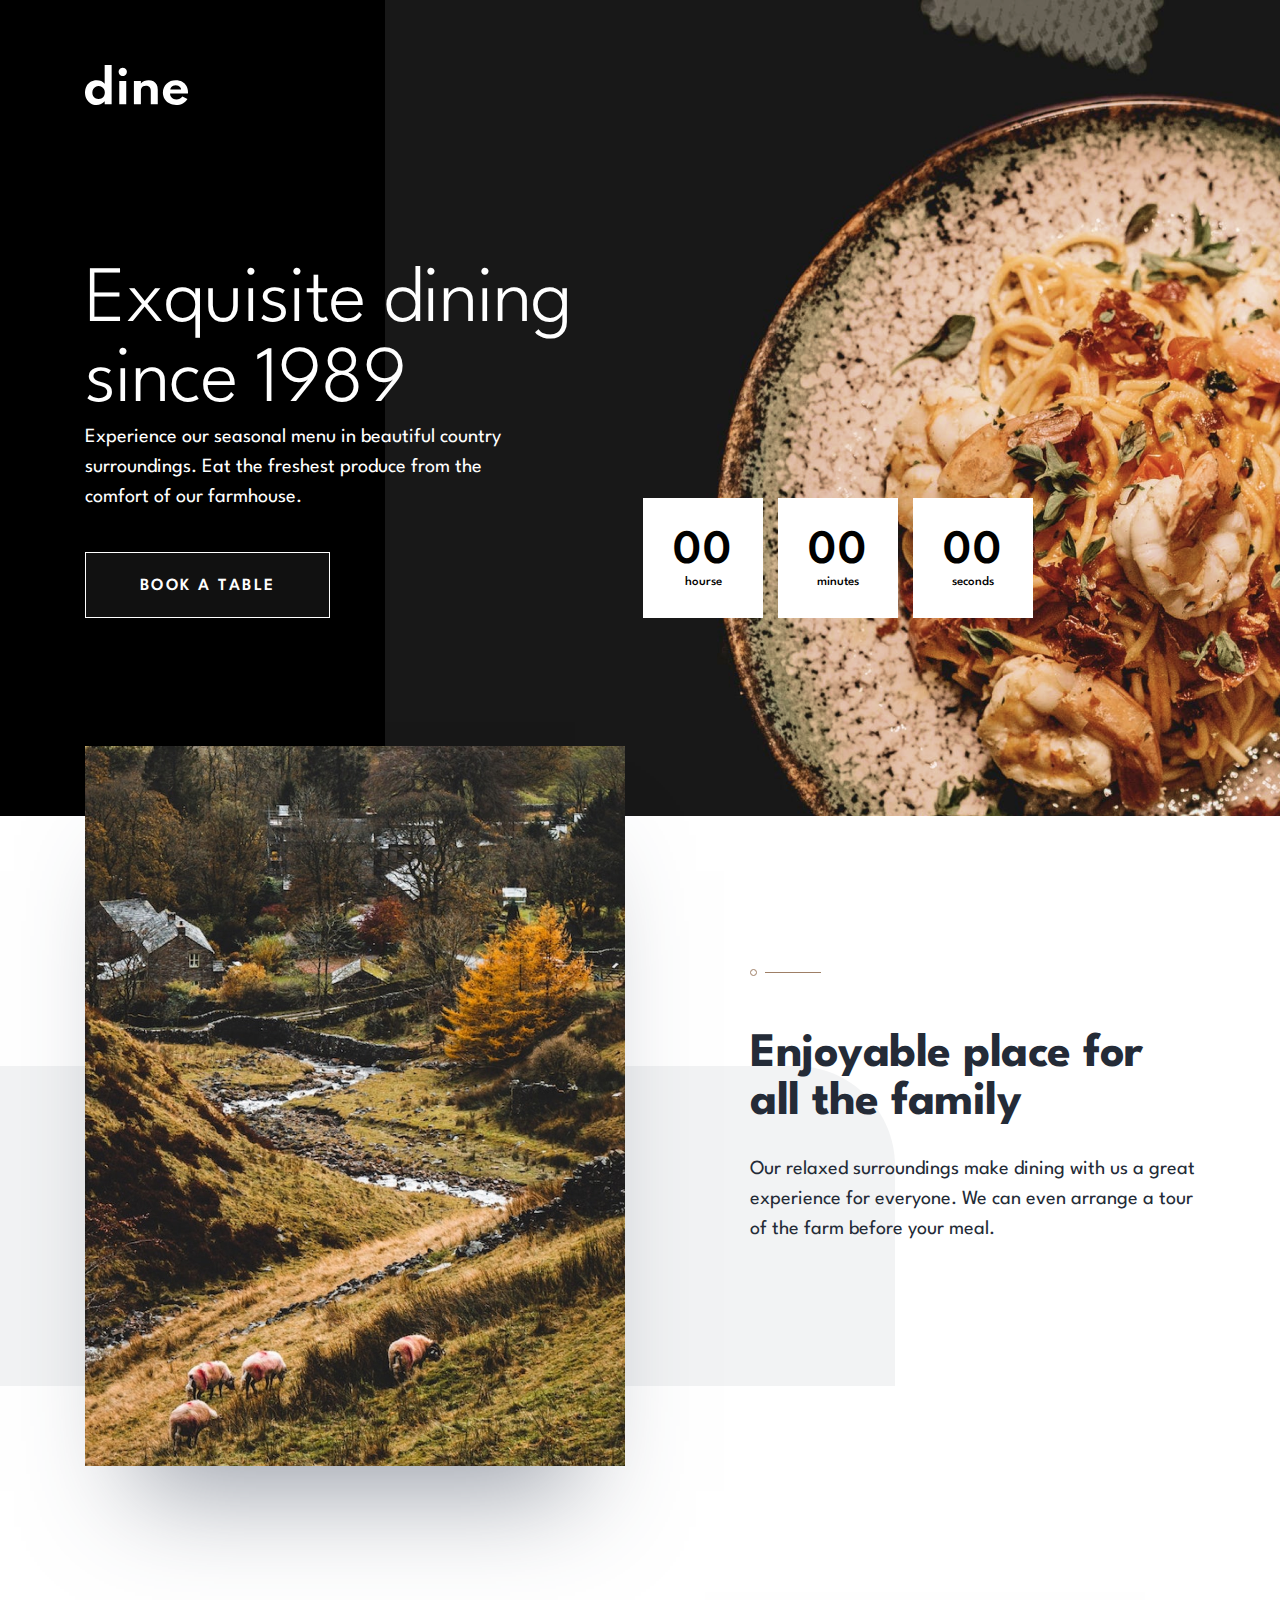
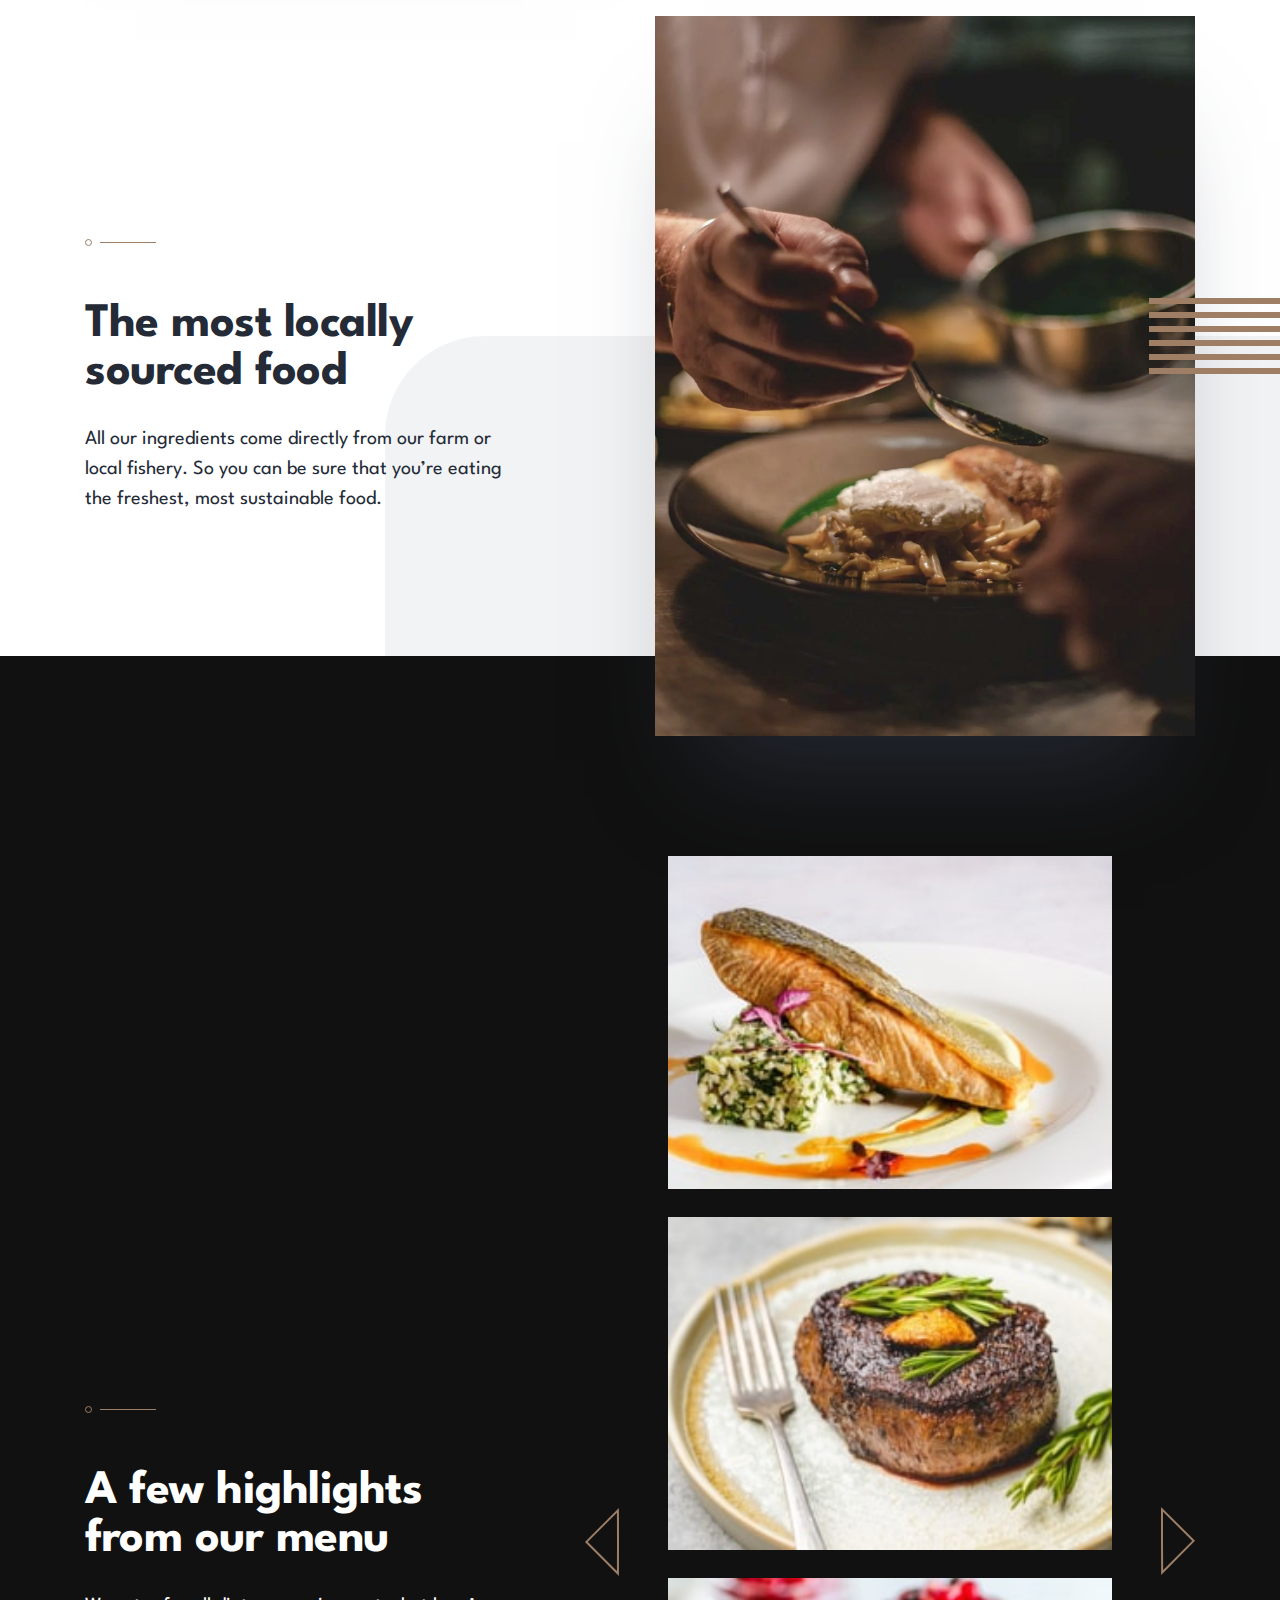
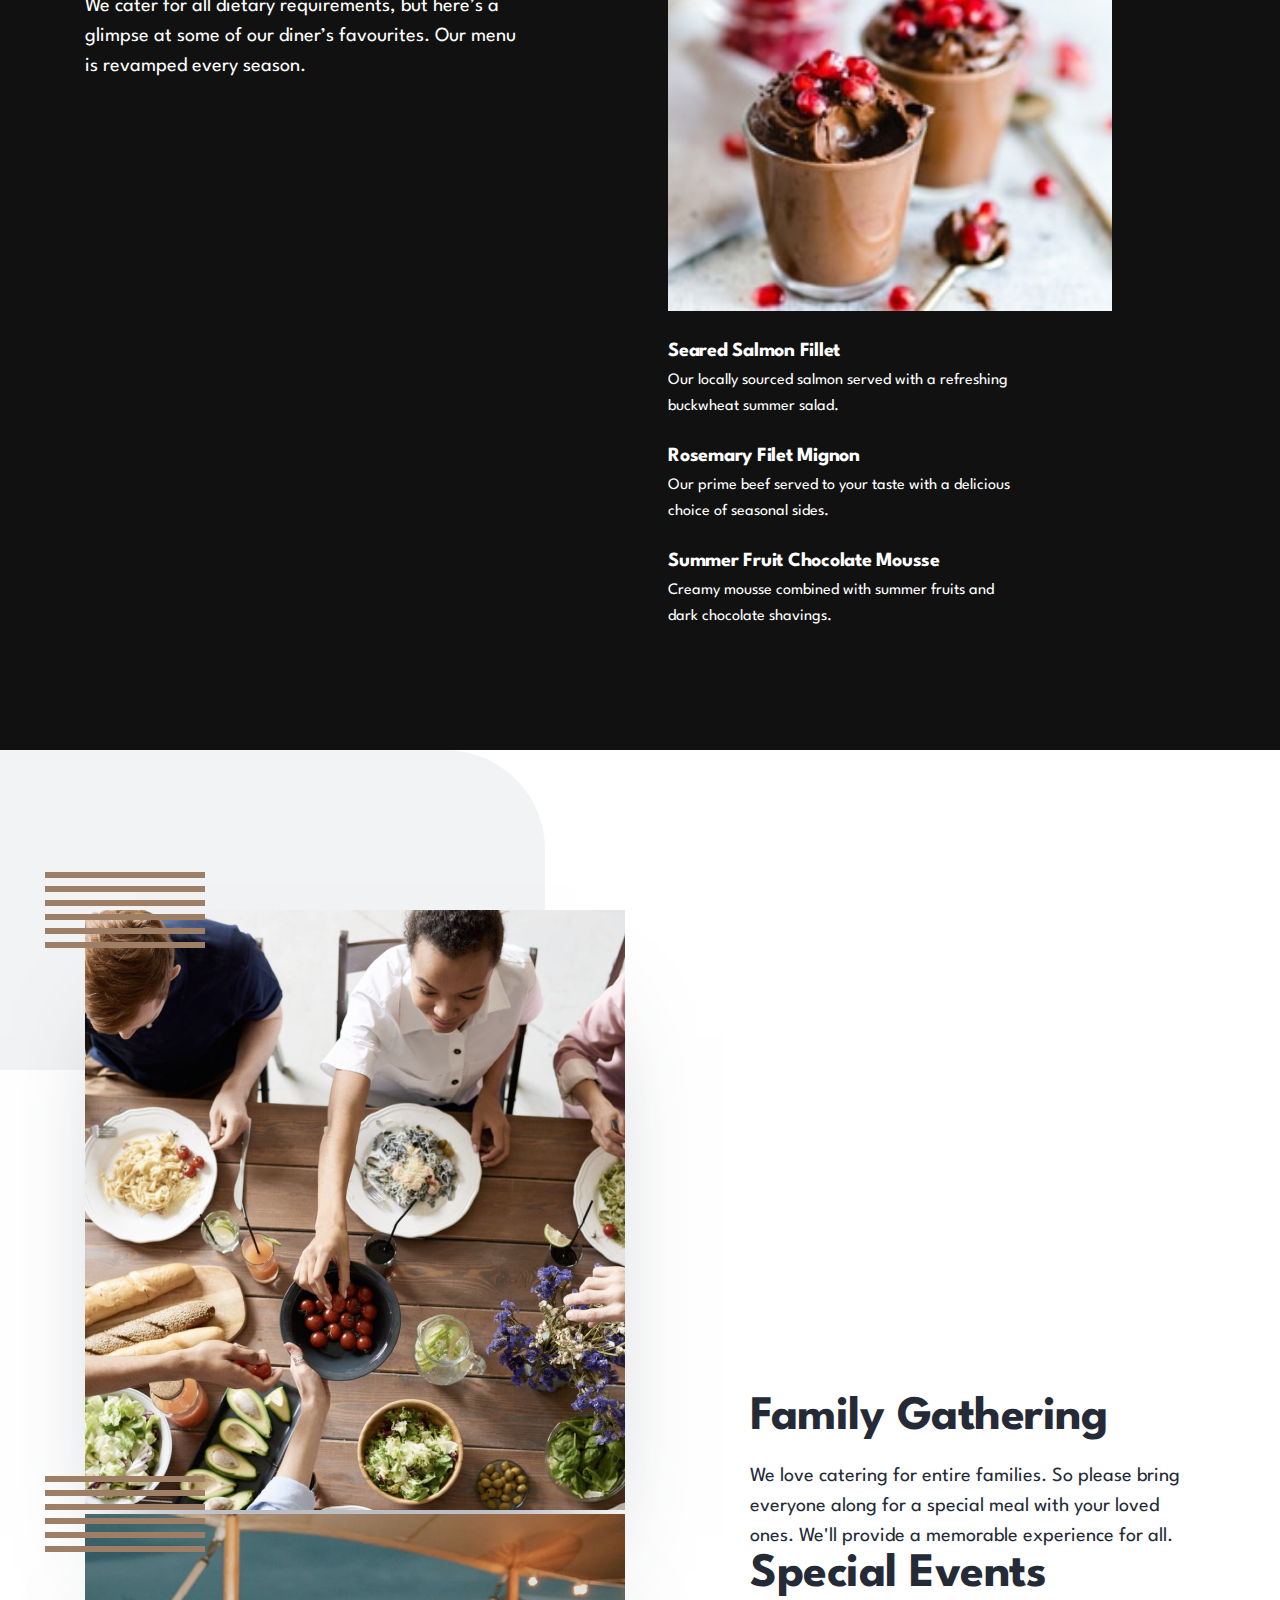
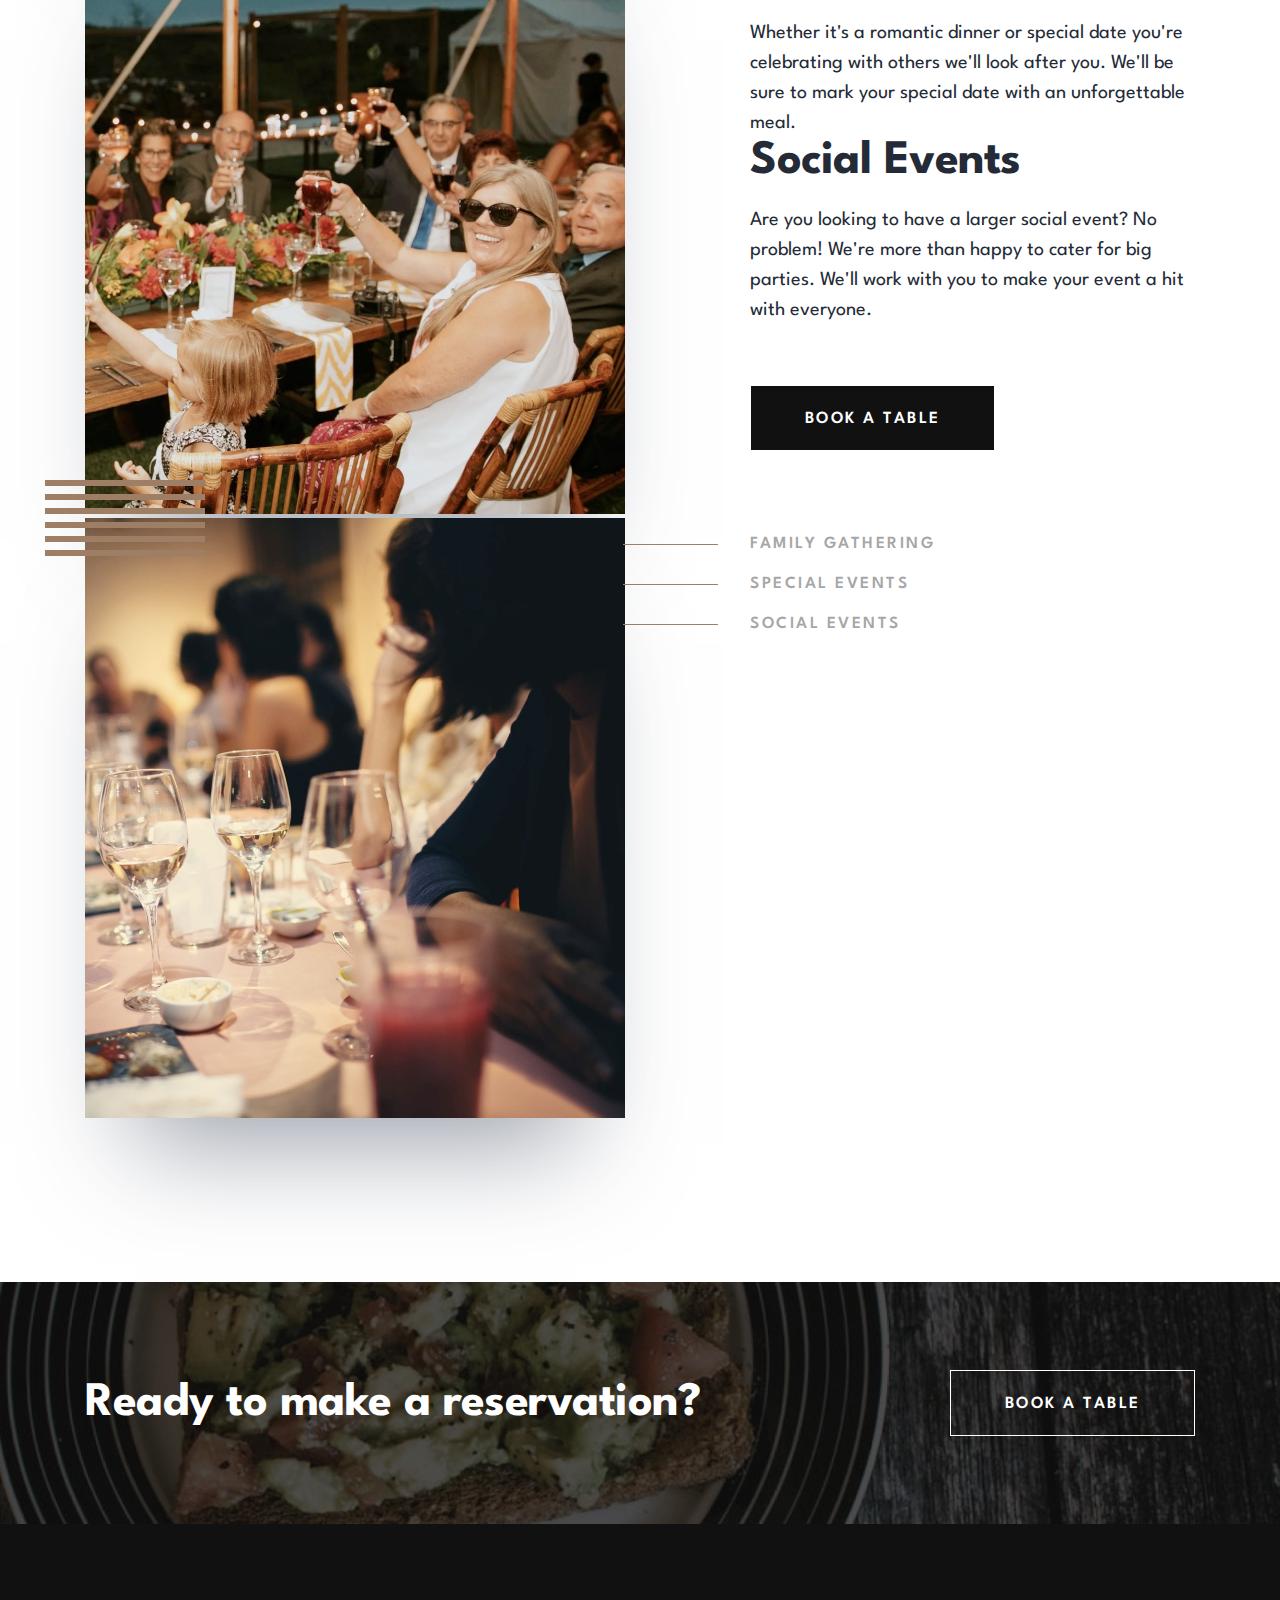
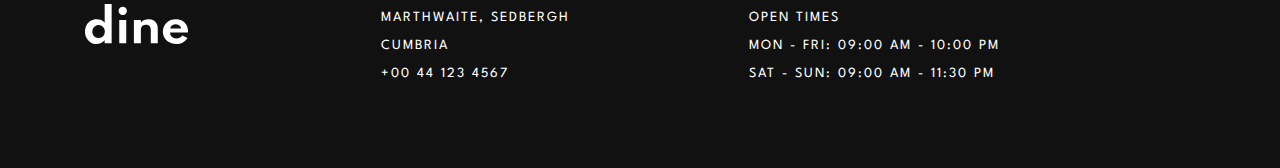
==== commit 01b0d7ed: "feat: edit file" ====
--- a/index.html
+++ b/index.html
@@ -88,26 +88,42 @@
           </div>
           <div class="slider__content">
             <div class="slider__one">
-              <img src="./img/homepage/salmon-desktop-tablet@2x.jpg" alt="">
+              <div class="slide__img">
+                <img src="./img/homepage/salmon-desktop-tablet@2x.jpg" alt="">
+              </div>
+              <div class="slide__img one">
+                <img src="./img/homepage/beef-desktop-tablet@2x.jpg" alt="">
+              </div>
+              <div class="slide__img one">
+                <img src="./img/homepage/chocolate-desktop-tablet@2x.jpg" alt="">
+              </div>
               <div class="slide__about">
                 <h6>Seared Salmon Fillet</h6>
                 <p>Our locally sourced salmon served with a refreshing buckwheat summer salad.</p>
               </div>
-            </div>
-            <div class="slider__one slider__two">
+              <div class="slide__about one">
+                <h6>Rosemary Filet Mignon</h6>
+                <p>Our prime beef served to your taste with a delicious choice of seasonal sides.</p>
+              </div>
+              <div class="slide__about one">
+                <h6>Summer Fruit Chocolate Mousse</h6>
+                <p>Creamy mousse combined with summer fruits and dark chocolate shavings.</p>
+              </div>
+            </div>
+            <!-- <div class="slider__one">
               <img src="./img/homepage/beef-desktop-tablet@2x.jpg" alt="">
               <div class="slide__about">
                 <h6>Rosemary Filet Mignon</h6>
                 <p>Our prime beef served to your taste with a delicious choice of seasonal sides.</p>
               </div>
             </div>
-            <div class="slider__one slider__three">
+            <div class="slider__one">
               <img src="./img/homepage/chocolate-desktop-tablet@2x.jpg" alt="">
               <div class="slide__about">
                 <h6>Summer Fruit Chocolate Mousse</h6>
                 <p>Creamy mousse combined with summer fruits and dark chocolate shavings.</p>
               </div>
-            </div>
+            </div> -->
           </div>
           <div class="btn__next">
             <img src="./img/icons/btn-next.svg" alt="">
@@ -117,14 +133,32 @@
     </section>
     <section class="tab__title">
       <div class="tab__contents container">
-        <div class="tab__img">
-          <img src="./img/homepage/family-gathering-desktop@2x.jpg" alt="">
+        <div class="tab__images">
+          <div class="tab__img">
+            <img src="./img/homepage/family-gathering-desktop@2x.jpg" alt="">
+          </div>
+          <div class="tab__img">
+            <img src="./img/homepage/special-events-desktop@2x.jpg" alt="">
+          </div>
+          <div class="tab__img">
+            <img src="./img/homepage/social-events-desktop@2x.jpg" alt="">
+          </div>
         </div>
         <div class="tab__content">
           <div class="tab__about">
-            <div class="title__about">
-              <h3>Family Gathering</h3>
-              <p>We love catering for entire families. So please bring everyone along for a special meal with your loved ones. We'll provide a memorable experience for all.</p>
+            <div class="tab__text">
+              <div class="title__about">
+                <h3>Family Gathering</h3>
+                <p>We love catering for entire families. So please bring everyone along for a special meal with your loved ones. We'll provide a memorable experience for all.</p>
+              </div>
+              <div class="title__about">
+                <h3>Special Events</h3>
+                <p>Whether it's a romantic dinner or special date you're celebrating with others we'll look after you. We'll be sure to mark your special date with an unforgettable meal.</p>
+              </div>
+              <div class="title__about">
+                <h3>Social Events</h3>
+                <p>Are you looking to have a larger social event? No problem! We're more than happy to cater for big parties. We'll work with you to make your event a hit with everyone.</p>
+              </div>
             </div>
             <button>
               <a href="./revervation.html">BOOK A TABLE</a>
@@ -137,7 +171,7 @@
           </div>
         </div>
       </div>
-      <div class="tab__contents one container">
+      <!-- <div class="tab__contents container">
         <div class="tab__img">
           <img src="./img/homepage/special-events-desktop@2x.jpg" alt="">
         </div>
@@ -158,7 +192,7 @@
           </div>
         </div>
       </div>
-      <div class="tab__contents one container">
+      <div class="tab__contents container">
         <div class="tab__img">
           <img src="./img/homepage/social-events-desktop@2x.jpg" alt="">
         </div>
@@ -178,7 +212,7 @@
             <div class="tab__link">SOCIAL EVENTS</div>
           </div>
         </div>
-      </div>
+      </div> -->
     </section>
     <div class="booking__title">
       <div class="booking__info container">
--- a/css/style.css
+++ b/css/style.css
@@ -50,6 +50,11 @@
     padding: 0 39px;
   }
 }
+@media only screen and (max-width: 600px) {
+  .container {
+    padding: 0 24px;
+  }
+}
 * {
   margin: 0;
   padding: 0;
@@ -98,6 +103,11 @@
 @media only screen and (max-width: 1000px) {
   .container {
     padding: 0 39px;
+  }
+}
+@media only screen and (max-width: 600px) {
+  .container {
+    padding: 0 24px;
   }
 }
 footer {
@@ -158,6 +168,19 @@
     max-width: 456px;
   }
 }
+@media only screen and (max-width: 600px) {
+  footer {
+    padding: 79px 0;
+  }
+  footer section {
+    flex-direction: column;
+    align-items: center;
+    gap: 42px;
+  }
+  footer section .restaurant__info {
+    text-align: center;
+  }
+}
 header {
   width: 100%;
   padding: 65px 0 198px 0;
@@ -212,7 +235,6 @@
   max-width: 552px;
   display: flex;
   align-items: center;
-  justify-content: space-between;
   gap: 15px;
 }
 header .header section .timer div {
@@ -548,12 +570,14 @@
     transform: translateY(-96px);
   }
   main section .enjoyable .enjoyable__img {
-    width: 573px;
+    width: 100%;
+    max-width: 573px;
     height: 360px;
     box-shadow: 0px 75px 100px -50px rgba(56, 66, 85, 0.5);
   }
   main section .enjoyable .enjoyable__img img {
-    width: 573px;
+    width: 100%;
+    max-width: 573px;
     height: 360px;
   }
   main section .locally {
@@ -623,8 +647,14 @@
     align-items: center;
     gap: 57px;
   }
+  main .tab__title .tab__contents .tab__img {
+    width: 100%;
+    max-width: 573px;
+    height: 360px;
+  }
   main .tab__title .tab__contents .tab__img img {
-    width: 573px;
+    width: 100%;
+    max-width: 573px;
     height: 360px;
   }
   main .tab__title .tab__contents .tab__img::before {
@@ -649,18 +679,22 @@
   main .tab__title .tab__contents .tab__content .tab__links {
     max-width: 689px;
     display: flex;
+    justify-content: space-between;
     flex-direction: row;
-    gap: 10px;
+    gap: 5px;
   }
   main .tab__title .tab__contents .tab__content .tab__links .tab__link {
     width: 100%;
     max-width: 223px;
     text-align: center;
+    display: flex;
+    align-items: center;
+    justify-content: center;
   }
   main .tab__title .tab__contents .tab__content .tab__links .tab__link::before {
+    margin-top: 35px;
     position: absolute;
-    left: 85px;
-    top: 30px;
+    left: 50px;
     content: "";
     width: 48px;
     height: 1px;
@@ -675,7 +709,123 @@
     background-image: url(/img/booking/hero-bg-tablet.jpg);
   }
   main .booking__title .booking__info {
+    text-align: center;
     flex-direction: column;
     gap: 24px;
   }
+}
+@media only screen and (max-width: 600px) {
+  header {
+    width: 100%;
+    padding: 0 0 152px 0;
+    background-image: none;
+  }
+  header .header {
+    align-items: center;
+    row-gap: 36px;
+  }
+  header .header section .header__content .about h1 {
+    font-size: 32px;
+    line-height: 40px;
+    letter-spacing: -0.4px;
+  }
+  header .header section .header__content .about p {
+    font-size: 16px;
+    line-height: 26px;
+  }
+  main {
+    width: 100%;
+    display: flex;
+    flex-direction: column;
+  }
+  main section {
+    row-gap: 101px;
+    background-image: none, none;
+  }
+  main section .title__about {
+    gap: 36px;
+  }
+  main section .title__about h3 {
+    font-size: 32px;
+    line-height: 40px;
+    letter-spacing: -0.4px;
+  }
+  main section .title__about p {
+    font-size: 16px;
+    line-height: 26px;
+  }
+  main section .enjoyable {
+    gap: 48px;
+    transform: translateY(-72px);
+  }
+  main section .locally .enjoyable__img::before {
+    display: none;
+  }
+  main .slider__title {
+    padding: 72px 0;
+  }
+  main .slider__title .title {
+    gap: 85px;
+  }
+  main .slider__title .slider .slider__content {
+    gap: 24px;
+  }
+  main .slider__title .slider .slider__content .slider__one {
+    text-align: center;
+    flex-direction: column;
+    gap: 36px;
+    padding-bottom: 54px;
+  }
+  main .slider__title .slider .slider__content .slider__one::before {
+    display: none;
+  }
+  main .slider__title .slider .slider__content .slider__one img {
+    width: 100%;
+    max-width: 400px;
+  }
+  main .tab__title {
+    background-image: none;
+    padding: 80px 0;
+  }
+  main .tab__title .tab__contents {
+    gap: 57px;
+  }
+  main .tab__title .tab__contents .tab__img::before {
+    display: none;
+  }
+  main .tab__title .tab__contents .tab__content {
+    gap: 27px;
+  }
+  main .tab__title .tab__contents .tab__content .tab__about {
+    align-items: center;
+    gap: 27px;
+  }
+  main .tab__title .tab__contents .tab__content .tab__about .title__about {
+    width: 100%;
+    max-width: 457px;
+  }
+  main .tab__title .tab__contents .tab__content .tab__links {
+    align-items: center;
+    flex-direction: column;
+    gap: 16px;
+  }
+  main .tab__title .tab__contents .tab__content .tab__links .tab__link::before {
+    margin-top: 15px;
+    left: 80px;
+  }
+  main .booking__title {
+    width: 100%;
+    padding: 84px 0 80px 0;
+    background-image: url(/img/booking/hero-bg-mobile.jpg);
+  }
+  main .booking__title .booking__info {
+    text-align: center;
+    gap: 20px;
+  }
+  main .booking__title .booking__info h2 {
+    font-size: 32px;
+    line-height: 40px;
+    font-weight: 700;
+    letter-spacing: -0.4px;
+  }
 }/*# sourceMappingURL=style.css.map */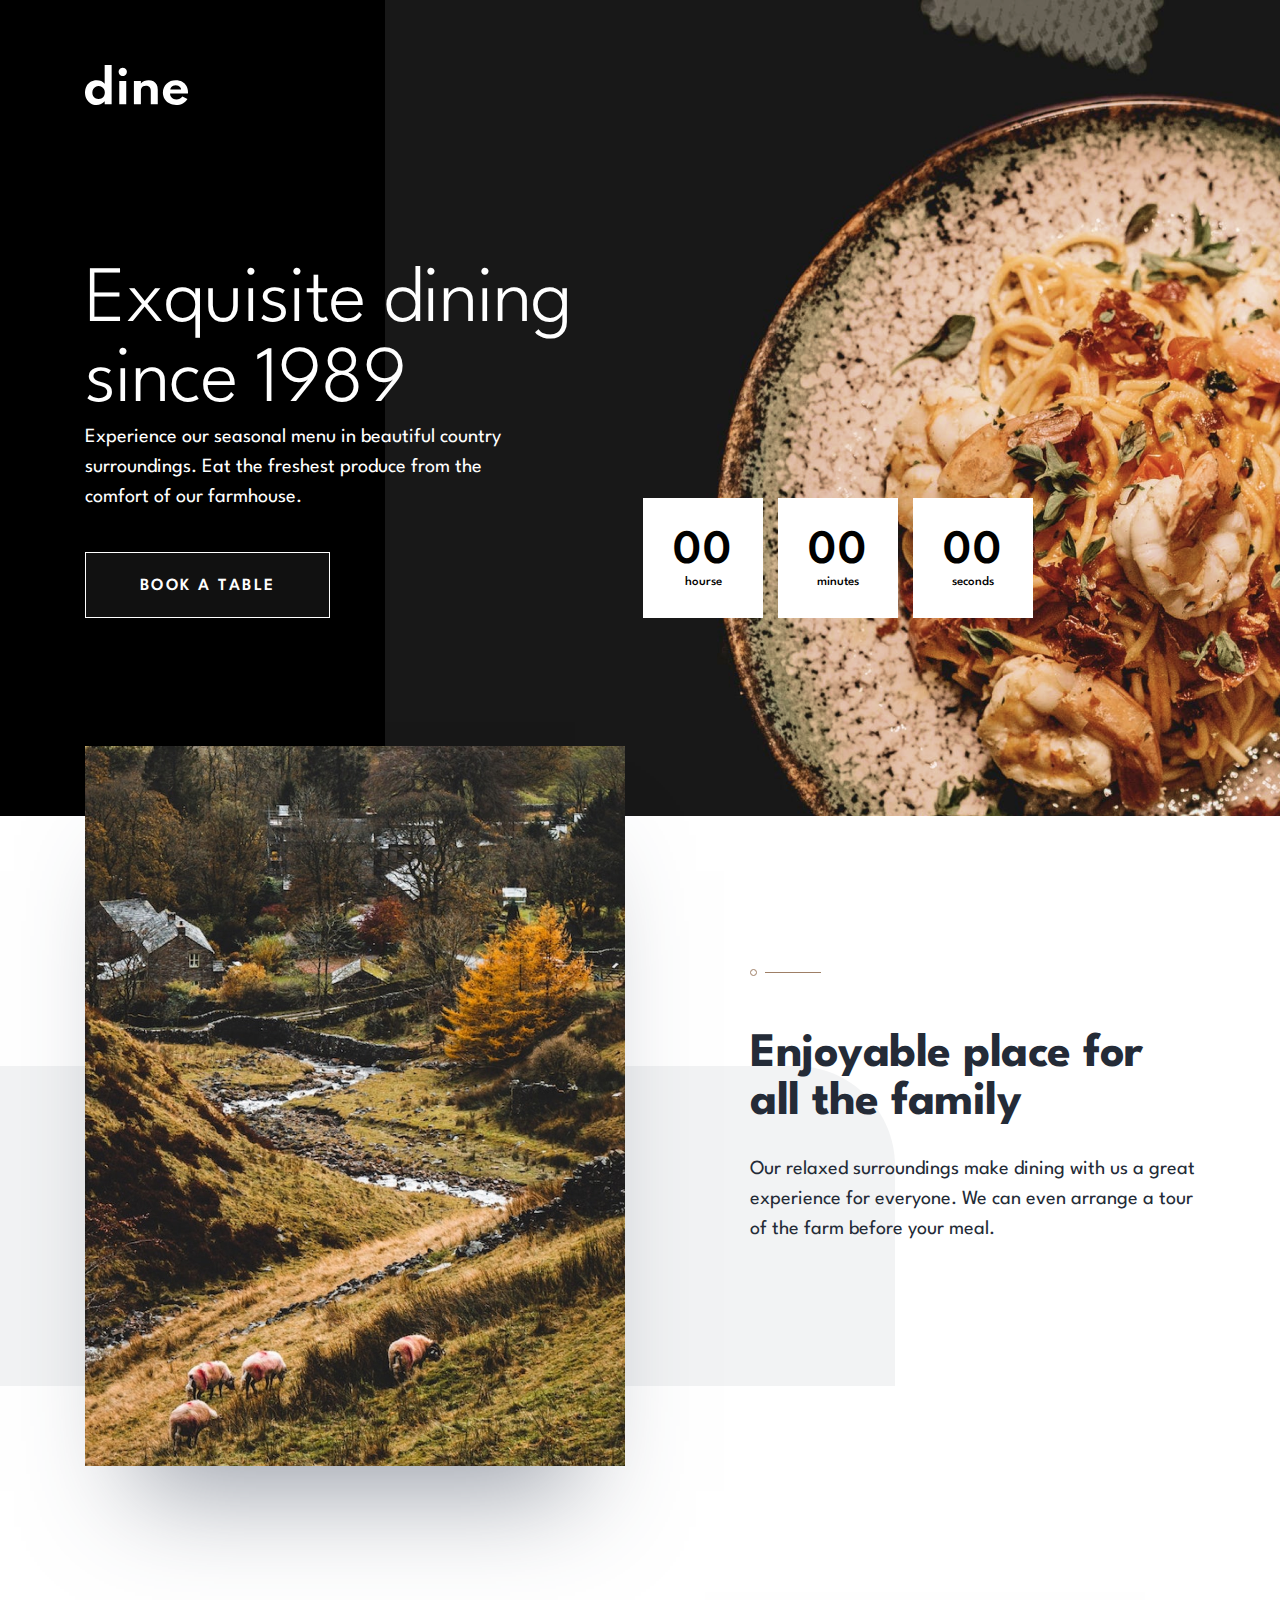
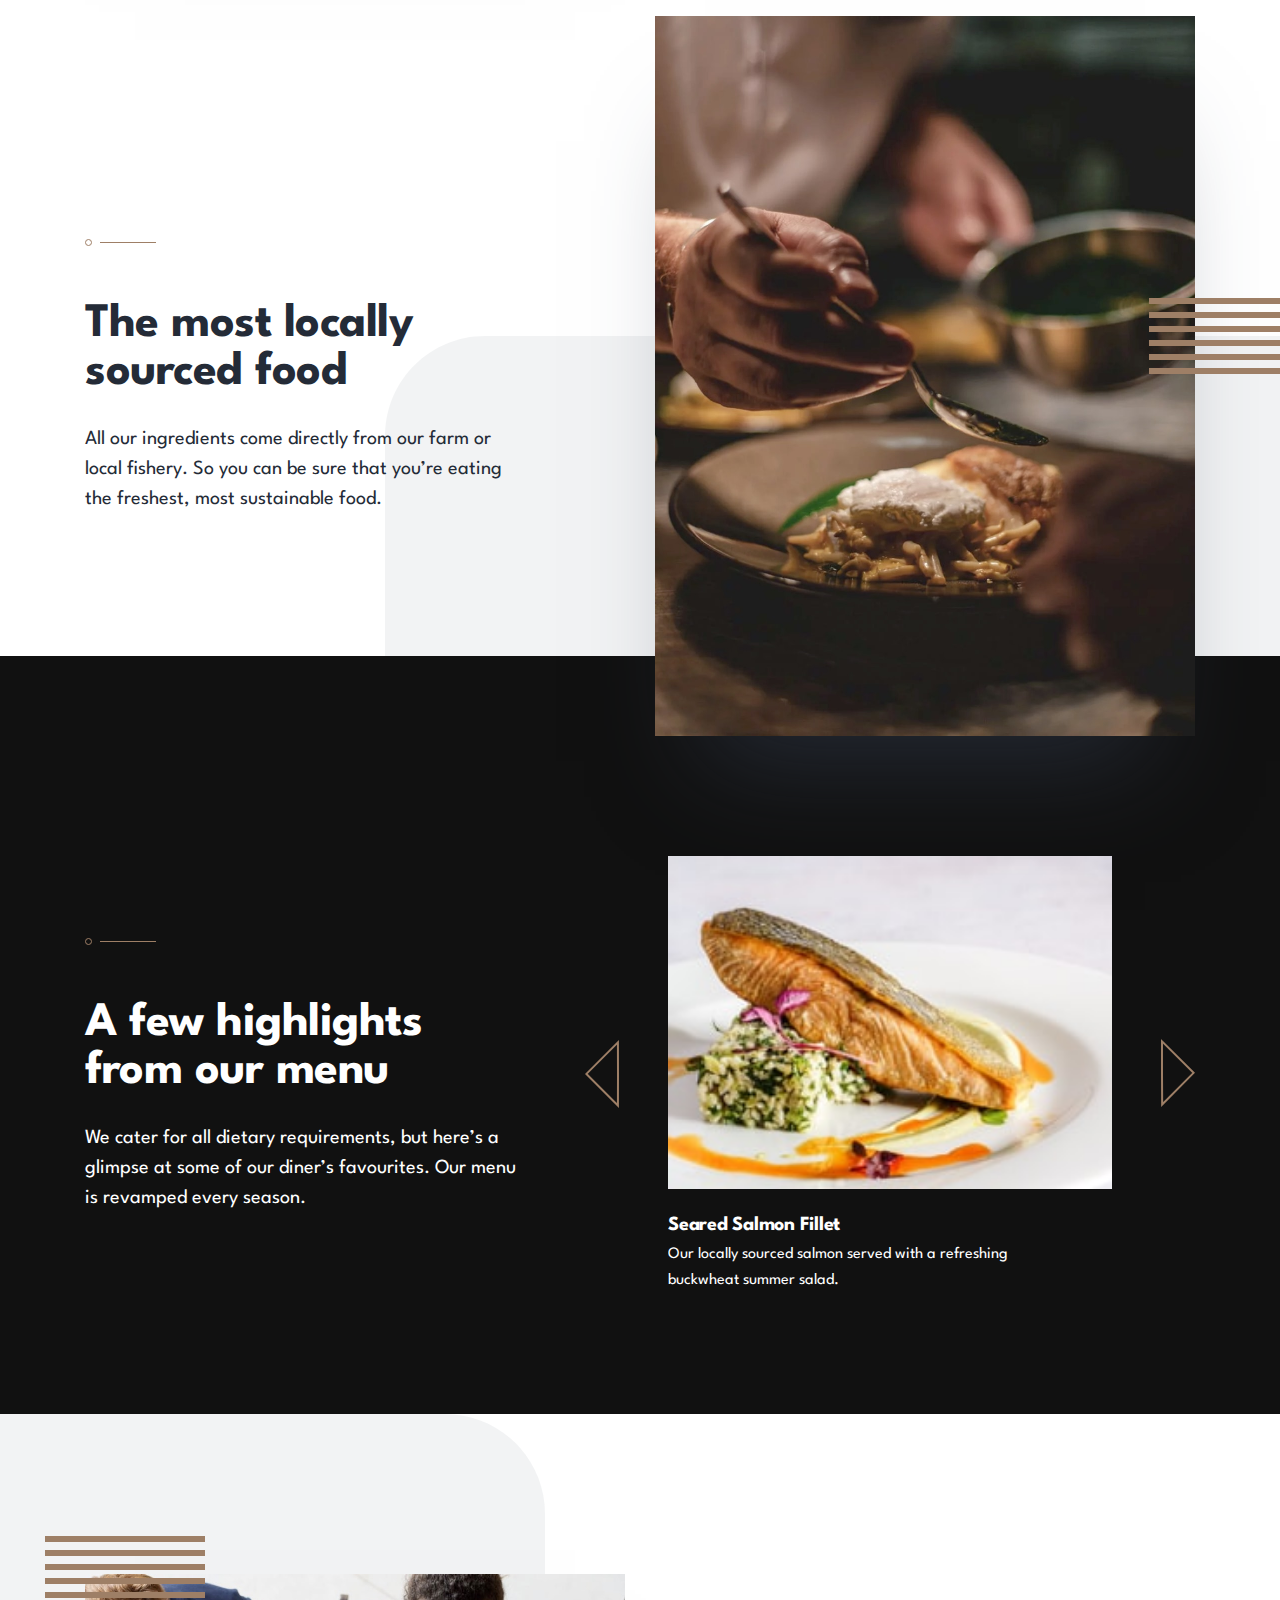
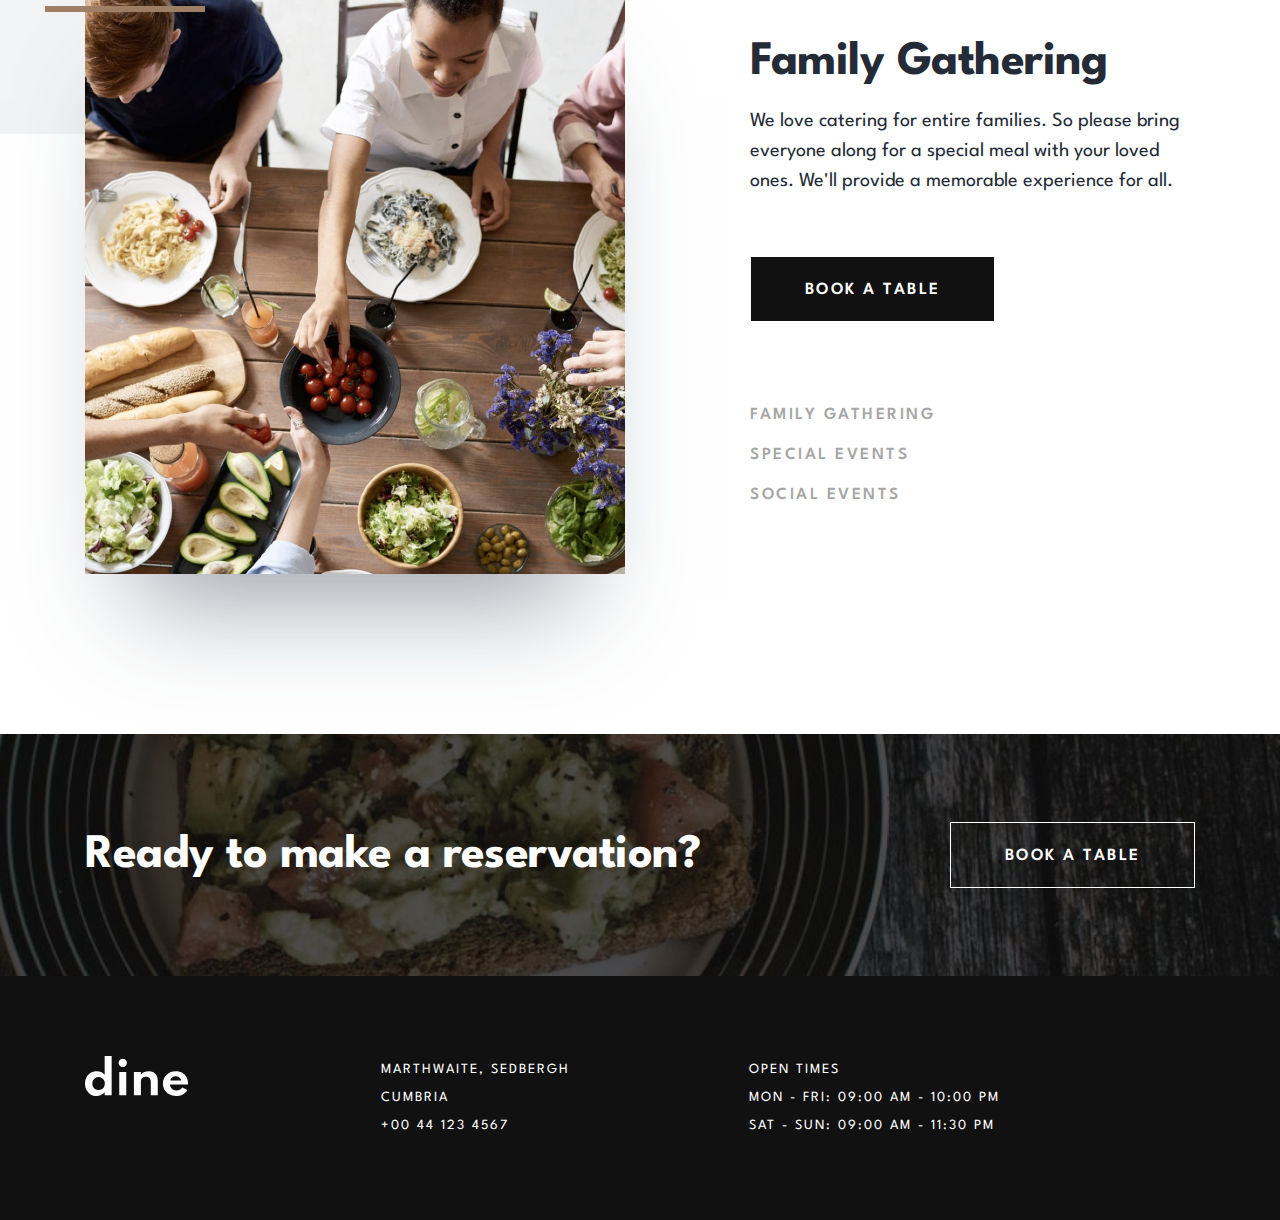
==== commit 7766ce4b: "feat: edit file" ====
--- a/index.html
+++ b/index.html
@@ -88,42 +88,26 @@
           </div>
           <div class="slider__content">
             <div class="slider__one">
-              <div class="slide__img">
-                <img src="./img/homepage/salmon-desktop-tablet@2x.jpg" alt="">
-              </div>
-              <div class="slide__img one">
-                <img src="./img/homepage/beef-desktop-tablet@2x.jpg" alt="">
-              </div>
-              <div class="slide__img one">
-                <img src="./img/homepage/chocolate-desktop-tablet@2x.jpg" alt="">
-              </div>
+              <img src="./img/homepage/salmon-desktop-tablet@2x.jpg" alt="">
               <div class="slide__about">
                 <h6>Seared Salmon Fillet</h6>
                 <p>Our locally sourced salmon served with a refreshing buckwheat summer salad.</p>
               </div>
-              <div class="slide__about one">
-                <h6>Rosemary Filet Mignon</h6>
-                <p>Our prime beef served to your taste with a delicious choice of seasonal sides.</p>
-              </div>
-              <div class="slide__about one">
-                <h6>Summer Fruit Chocolate Mousse</h6>
-                <p>Creamy mousse combined with summer fruits and dark chocolate shavings.</p>
-              </div>
             </div>
-            <!-- <div class="slider__one">
+            <div class="slider__one active">
               <img src="./img/homepage/beef-desktop-tablet@2x.jpg" alt="">
               <div class="slide__about">
                 <h6>Rosemary Filet Mignon</h6>
                 <p>Our prime beef served to your taste with a delicious choice of seasonal sides.</p>
               </div>
             </div>
-            <div class="slider__one">
+            <div class="slider__one active">
               <img src="./img/homepage/chocolate-desktop-tablet@2x.jpg" alt="">
               <div class="slide__about">
                 <h6>Summer Fruit Chocolate Mousse</h6>
                 <p>Creamy mousse combined with summer fruits and dark chocolate shavings.</p>
               </div>
-            </div> -->
+            </div>
           </div>
           <div class="btn__next">
             <img src="./img/icons/btn-next.svg" alt="">
@@ -171,48 +155,6 @@
           </div>
         </div>
       </div>
-      <!-- <div class="tab__contents container">
-        <div class="tab__img">
-          <img src="./img/homepage/special-events-desktop@2x.jpg" alt="">
-        </div>
-        <div class="tab__content">
-          <div class="tab__about">
-            <div class="title__about">
-              <h3>Special Events</h3>
-              <p>Whether it's a romantic dinner or special date you're celebrating with others we'll look after you. We'll be sure to mark your special date with an unforgettable meal.</p>
-            </div>
-            <button>
-              <a href="./revervation.html">BOOK A TABLE</a>
-            </button>
-          </div>
-          <div class="tab__links">
-            <div class="tab__link">FAMILY GATHERING</div>
-            <div class="tab__link">SPECIAL EVENTS</div>
-            <div class="tab__link">SOCIAL EVENTS</div>
-          </div>
-        </div>
-      </div>
-      <div class="tab__contents container">
-        <div class="tab__img">
-          <img src="./img/homepage/social-events-desktop@2x.jpg" alt="">
-        </div>
-        <div class="tab__content">
-          <div class="tab__about">
-            <div class="title__about">
-              <h3>Social Events</h3>
-              <p>Are you looking to have a larger social event? No problem! We're more than happy to cater for big parties. We'll work with you to make your event a hit with everyone.</p>
-            </div>
-            <button>
-              <a href="./revervation.html">BOOK A TABLE</a>
-            </button>
-          </div>
-          <div class="tab__links">
-            <div class="tab__link">FAMILY GATHERING</div>
-            <div class="tab__link">SPECIAL EVENTS</div>
-            <div class="tab__link">SOCIAL EVENTS</div>
-          </div>
-        </div>
-      </div> -->
     </section>
     <div class="booking__title">
       <div class="booking__info container">
--- a/css/style.css
+++ b/css/style.css
@@ -390,6 +390,9 @@
   font-weight: 400;
   line-height: 26px;
 }
+main .slider__title .slider .slider__content .slider__one .one {
+  display: none;
+}
 main .slider__title .slider .btn__prev {
   cursor: pointer;
 }
@@ -460,6 +463,7 @@
   color: #4d4d4d;
 }
 main .tab__title .tab__contents .tab__content .tab__links .tab__link::before {
+  display: none;
   position: absolute;
   left: -127px;
   top: 14px;
@@ -468,8 +472,11 @@
   height: 1px;
   background: #9E7F66;
 }
-main .tab__title .one {
-  display: none;
+main .tab__title .tab__contents .tab__content .tab__links .tab__link.active {
+  color: #4d4d4d;
+}
+main .tab__title .tab__contents .tab__content .tab__links .tab__link.active::before {
+  display: block;
 }
 main .booking__title {
   width: 100%;
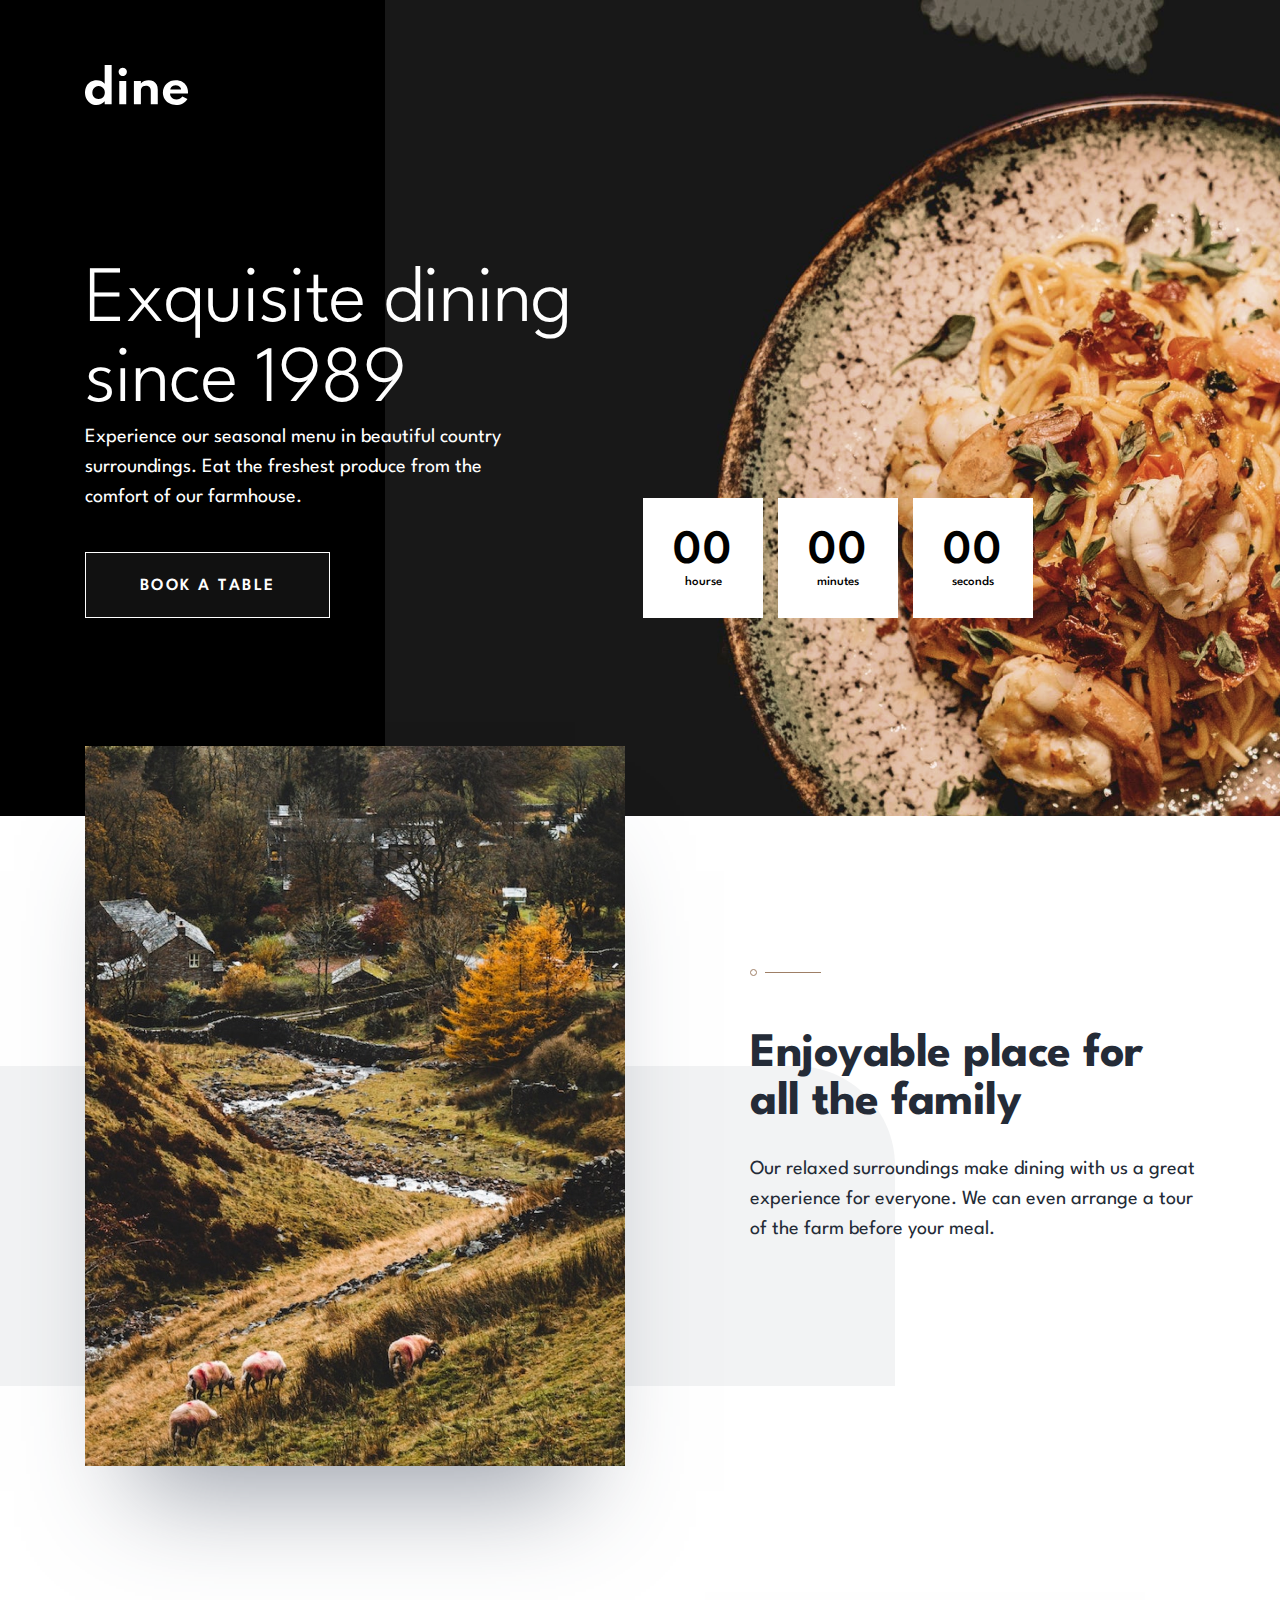
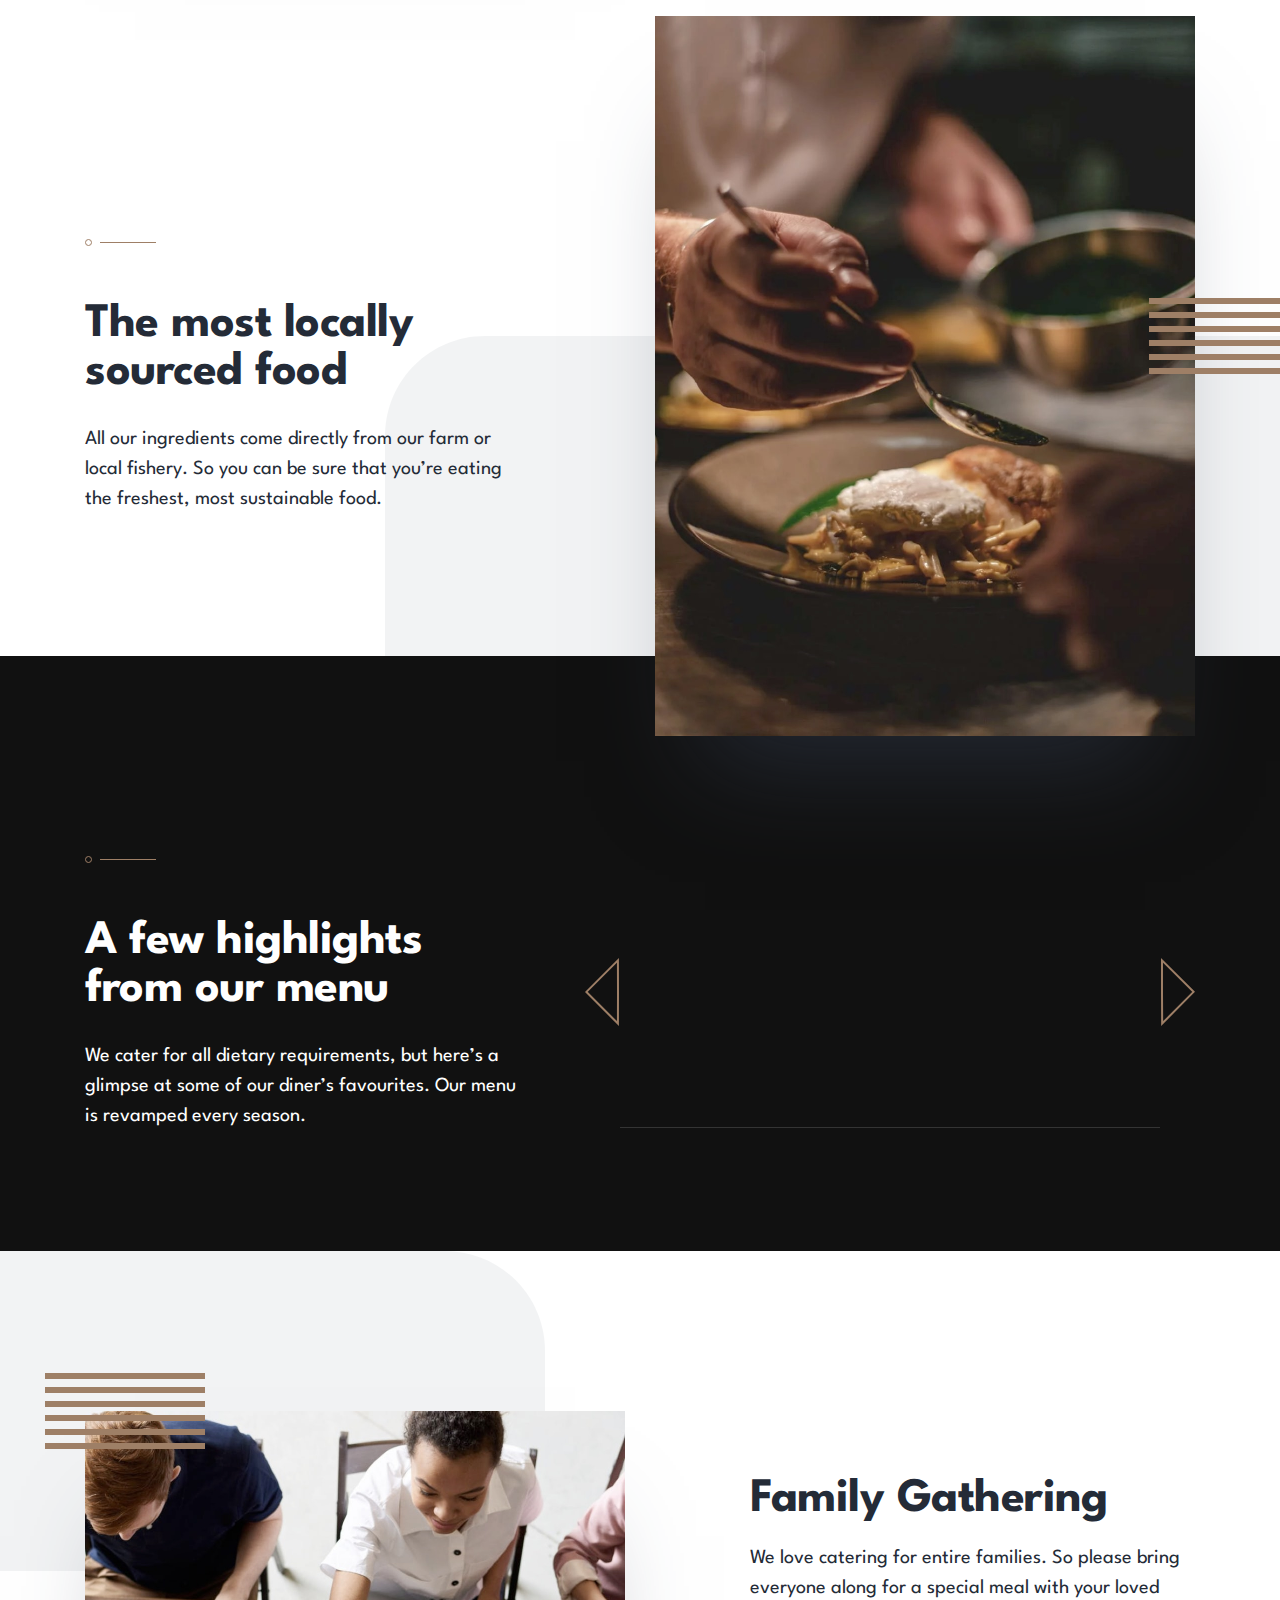
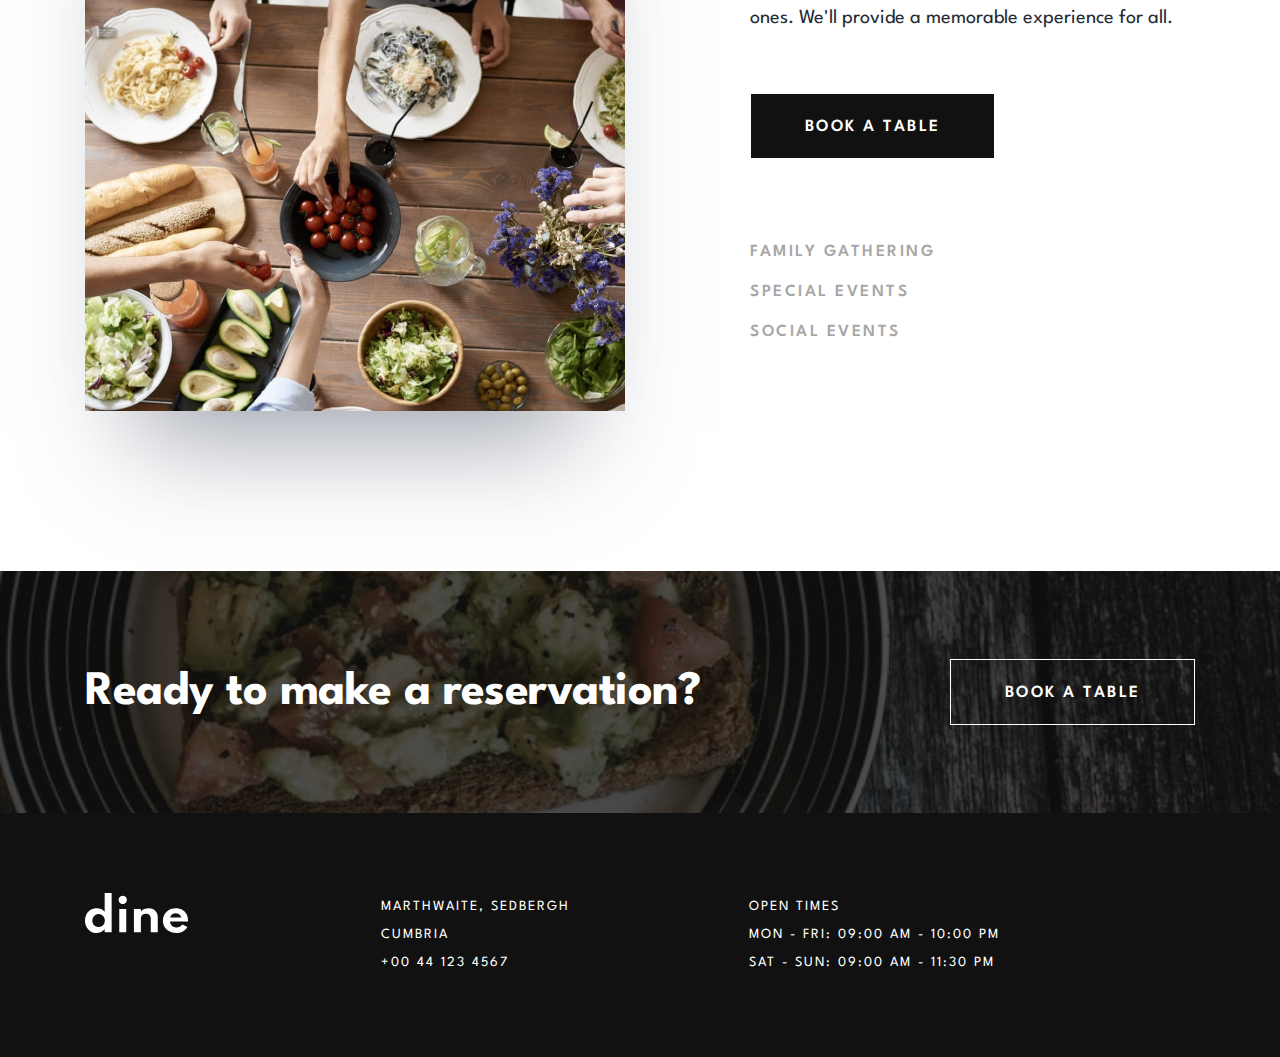
==== commit 7297e951: "feat: edit file" ====
--- a/index.html
+++ b/index.html
@@ -9,8 +9,8 @@
   <link rel="stylesheet" href="./css/style.css">
 </head>
 <body>
-  <header>
-    <img src="./img/homepage/Bitmap.png" alt="" id="tablet">
+  <header class="big__container">
+    <img src="./img/homepage/tablet-bg.png" alt="" id="tablet">
     <div class="header container">
       <a href="./index.html">
         <img src="./img/logo.svg" alt="dine logo">
@@ -88,20 +88,22 @@
           </div>
           <div class="slider__content">
             <div class="slider__one">
-              <img src="./img/homepage/salmon-desktop-tablet@2x.jpg" alt="">
+              <div class="slider__img">
+                <img src="./img/homepage/salmon-mobile@2x.jpg" alt="">
+              </div>
               <div class="slide__about">
                 <h6>Seared Salmon Fillet</h6>
                 <p>Our locally sourced salmon served with a refreshing buckwheat summer salad.</p>
               </div>
             </div>
-            <div class="slider__one active">
+            <div class="slider__one">
               <img src="./img/homepage/beef-desktop-tablet@2x.jpg" alt="">
               <div class="slide__about">
                 <h6>Rosemary Filet Mignon</h6>
                 <p>Our prime beef served to your taste with a delicious choice of seasonal sides.</p>
               </div>
             </div>
-            <div class="slider__one active">
+            <div class="slider__one">
               <img src="./img/homepage/chocolate-desktop-tablet@2x.jpg" alt="">
               <div class="slide__about">
                 <h6>Summer Fruit Chocolate Mousse</h6>
--- a/css/style.css
+++ b/css/style.css
@@ -10,6 +10,10 @@
 body {
   margin: 0;
   padding: 0;
+  width: 100%;
+  height: 100vh;
+  display: flex;
+  flex-direction: column;
 }
 body::-webkit-scrollbar {
   width: 0;
@@ -36,6 +40,7 @@
   font-size: 17px;
   color: #FFF;
   text-decoration: none;
+  user-select: none;
 }
 button:hover {
   background: white;
@@ -65,6 +70,10 @@
 body {
   margin: 0;
   padding: 0;
+  width: 100%;
+  height: 100vh;
+  display: flex;
+  flex-direction: column;
 }
 body::-webkit-scrollbar {
   width: 0;
@@ -91,6 +100,7 @@
   font-size: 17px;
   color: #FFF;
   text-decoration: none;
+  user-select: none;
 }
 button:hover {
   background: white;
@@ -114,6 +124,7 @@
   width: 100%;
   background: #111;
   padding: 80px 0;
+  margin-bottom: auto;
 }
 footer section {
   width: 100%;
@@ -183,6 +194,7 @@
 }
 header {
   width: 100%;
+  max-width: 1560px;
   padding: 65px 0 198px 0;
   background: rgb(0, 0, 0);
   background-image: url(/img/homepage/hero-bg-desktop.png);
@@ -196,6 +208,9 @@
   display: flex;
   flex-direction: column;
   row-gap: 153px;
+}
+header .header a {
+  user-select: none;
 }
 header .header section {
   width: 100%;
@@ -264,6 +279,7 @@
   width: 100%;
   display: flex;
   flex-direction: column;
+  flex-grow: 1;
 }
 main section {
   width: 100%;
@@ -356,21 +372,46 @@
   display: flex;
   align-items: center;
   justify-content: space-between;
+  position: relative;
+}
+main .slider__title .slider::before {
+  position: absolute;
+  content: "";
+  width: 540px;
+  height: 1px;
+  background: rgba(255, 255, 255, 0.1490196078);
+  top: 170px;
+  left: 35px;
+}
+main .slider__title .slider::after {
+  position: absolute;
+  content: "";
+  width: 540px;
+  height: 1px;
+  top: 317px;
+  left: 35px;
+  background: rgba(255, 255, 255, 0.1490196078);
 }
 main .slider__title .slider .slider__content {
   width: 100%;
   max-width: 444px;
   display: flex;
-  overflow: hidden;
+  align-items: center;
+  position: relative;
 }
 main .slider__title .slider .slider__content .slider__one {
   width: 100%;
-  display: flex;
+  display: none;
   flex-direction: column;
   gap: 24px;
 }
+main .slider__title .slider .slider__content .slider__one.active {
+  display: flex;
+  z-index: 9999;
+}
 main .slider__title .slider .slider__content .slider__one img {
-  width: 444px;
+  width: 100%;
+  max-width: 444px;
 }
 main .slider__title .slider .slider__content .slider__one .slide__about {
   width: 100%;
@@ -390,13 +431,7 @@
   font-weight: 400;
   line-height: 26px;
 }
-main .slider__title .slider .slider__content .slider__one .one {
-  display: none;
-}
-main .slider__title .slider .btn__prev {
-  cursor: pointer;
-}
-main .slider__title .slider .btn__next {
+main .slider__title .slider .btn__prev, main .slider__title .slider .btn__next {
   cursor: pointer;
 }
 main .tab__title {
@@ -458,6 +493,7 @@
   color: rgba(77, 77, 77, 0.5019607843);
   cursor: pointer;
   position: relative;
+  user-select: none;
 }
 main .tab__title .tab__contents .tab__content .tab__links .tab__link:hover {
   color: #4d4d4d;
@@ -605,6 +641,9 @@
     align-items: center;
     gap: 54px;
   }
+  main .slider__title .slider::before, main .slider__title .slider::after {
+    display: none;
+  }
   main .slider__title .slider .slider__content {
     width: 100%;
     max-width: 100%;
@@ -612,6 +651,7 @@
     gap: 24px;
   }
   main .slider__title .slider .slider__content .slider__one {
+    display: flex;
     flex-direction: row;
     align-items: center;
     justify-content: space-between;
@@ -631,7 +671,8 @@
     left: 128px;
   }
   main .slider__title .slider .slider__content .slider__one img {
-    width: 128px;
+    width: 100%;
+    max-width: 128px;
   }
   main .slider__title .slider .slider__content .slider__three {
     border: none;
@@ -656,13 +697,11 @@
   }
   main .tab__title .tab__contents .tab__img {
     width: 100%;
-    max-width: 573px;
-    height: 360px;
+    max-width: 650px;
   }
   main .tab__title .tab__contents .tab__img img {
     width: 100%;
-    max-width: 573px;
-    height: 360px;
+    max-width: 630px;
   }
   main .tab__title .tab__contents .tab__img::before {
     top: -38px;
@@ -774,6 +813,9 @@
   main .slider__title .title {
     gap: 85px;
   }
+  main .slider__title .slider::before, main .slider__title .slider::after {
+    display: none;
+  }
   main .slider__title .slider .slider__content {
     gap: 24px;
   }
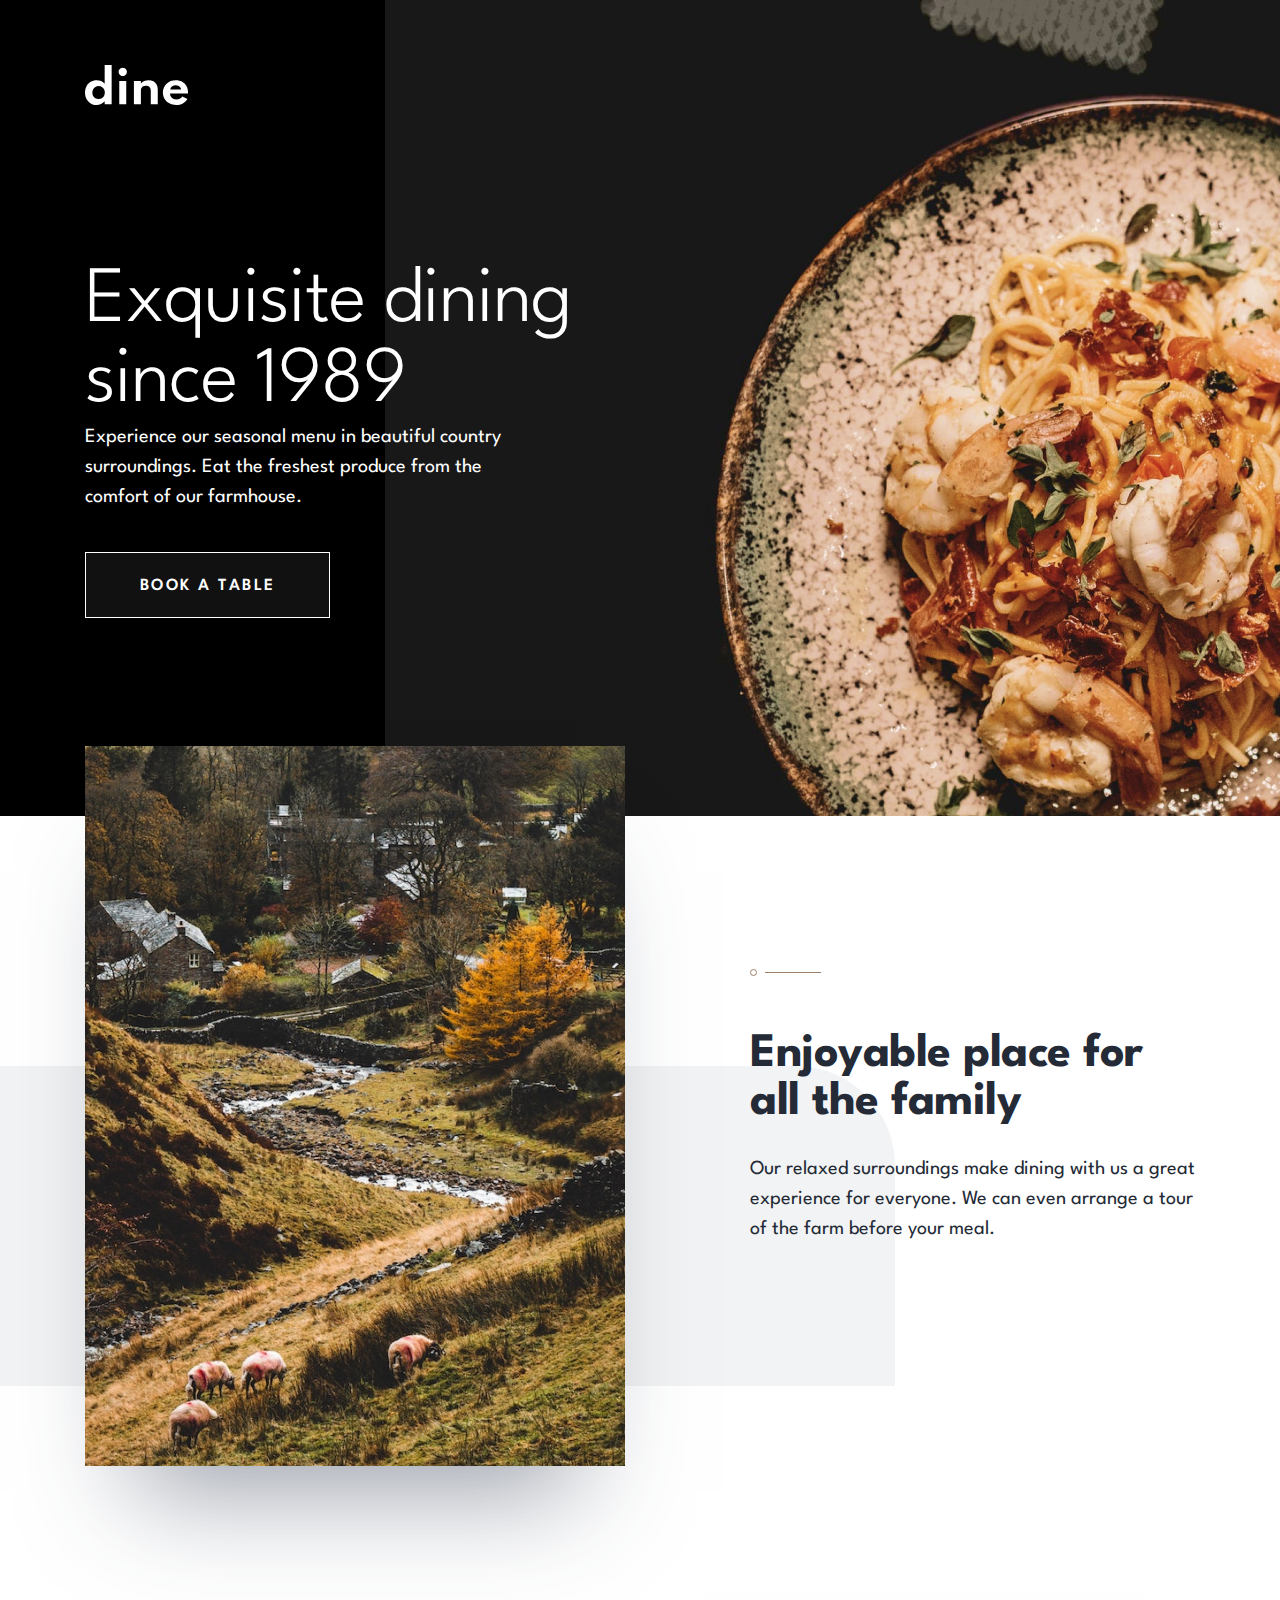
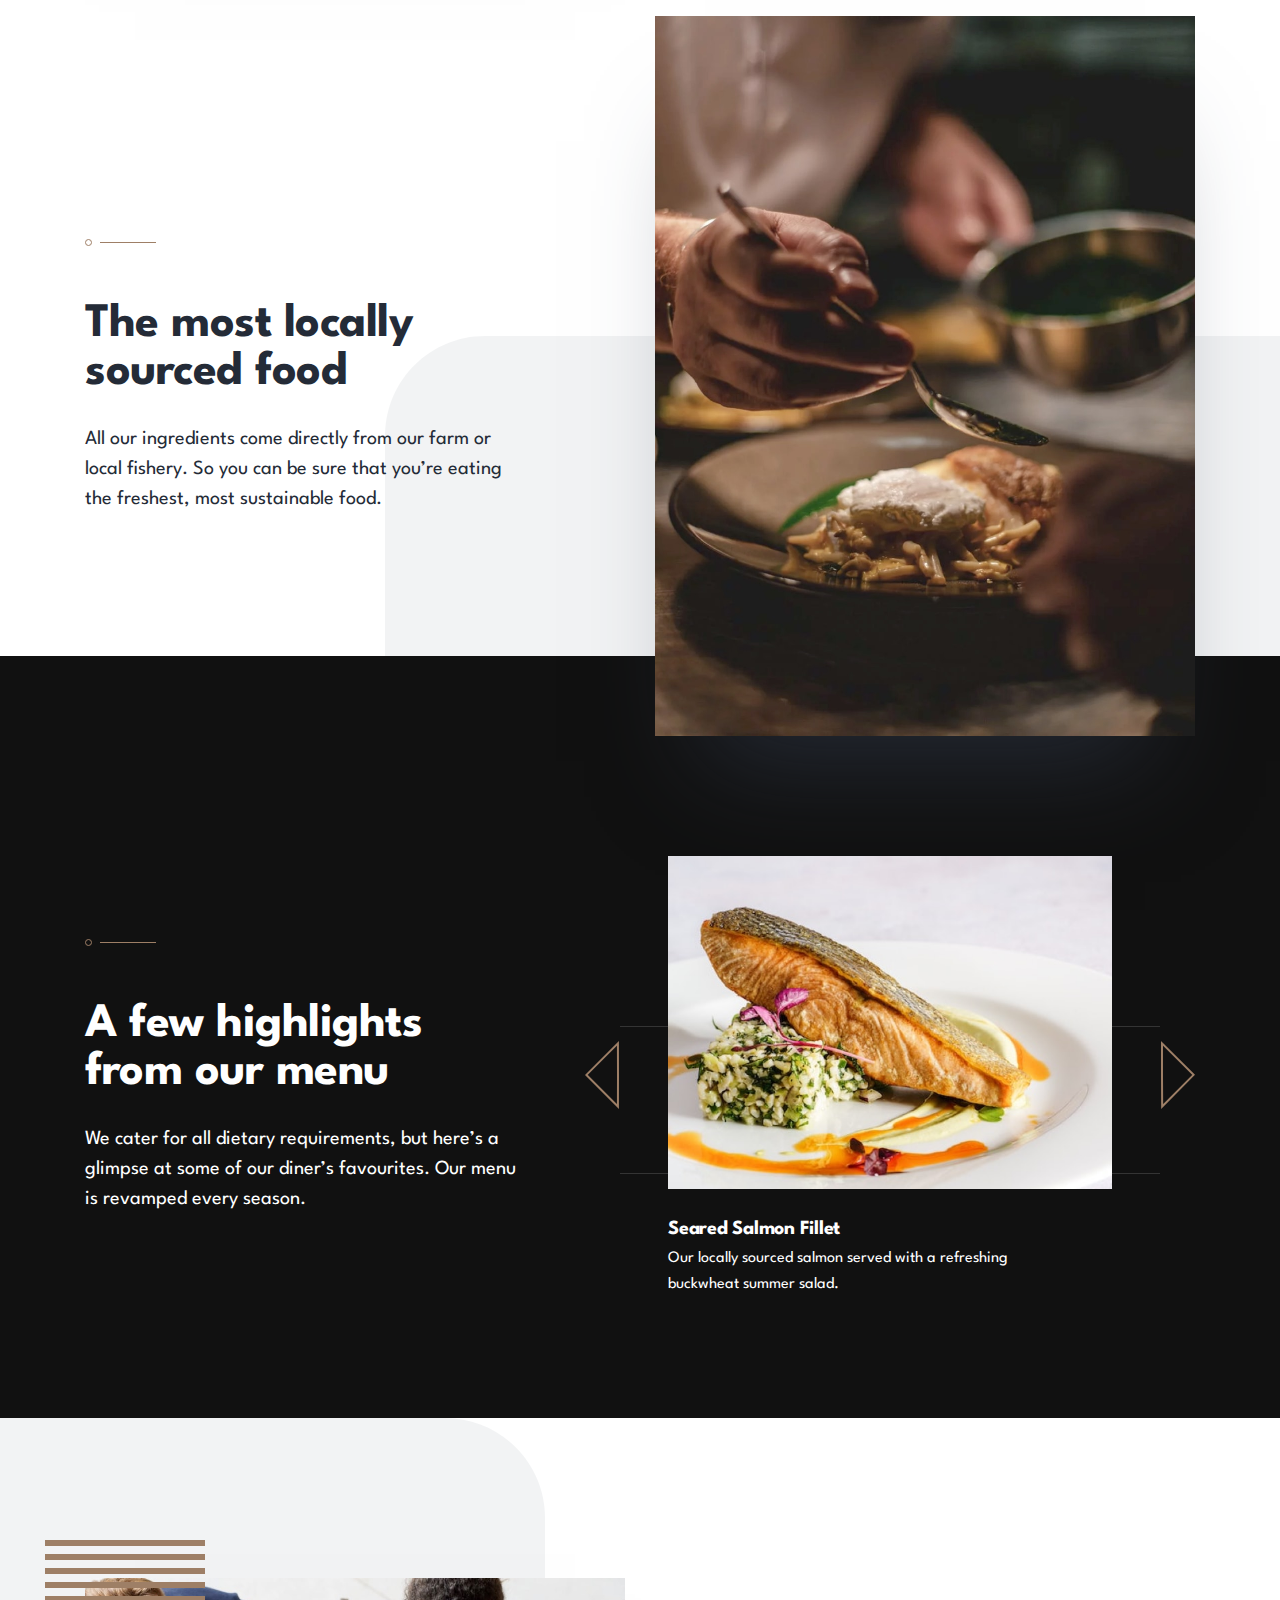
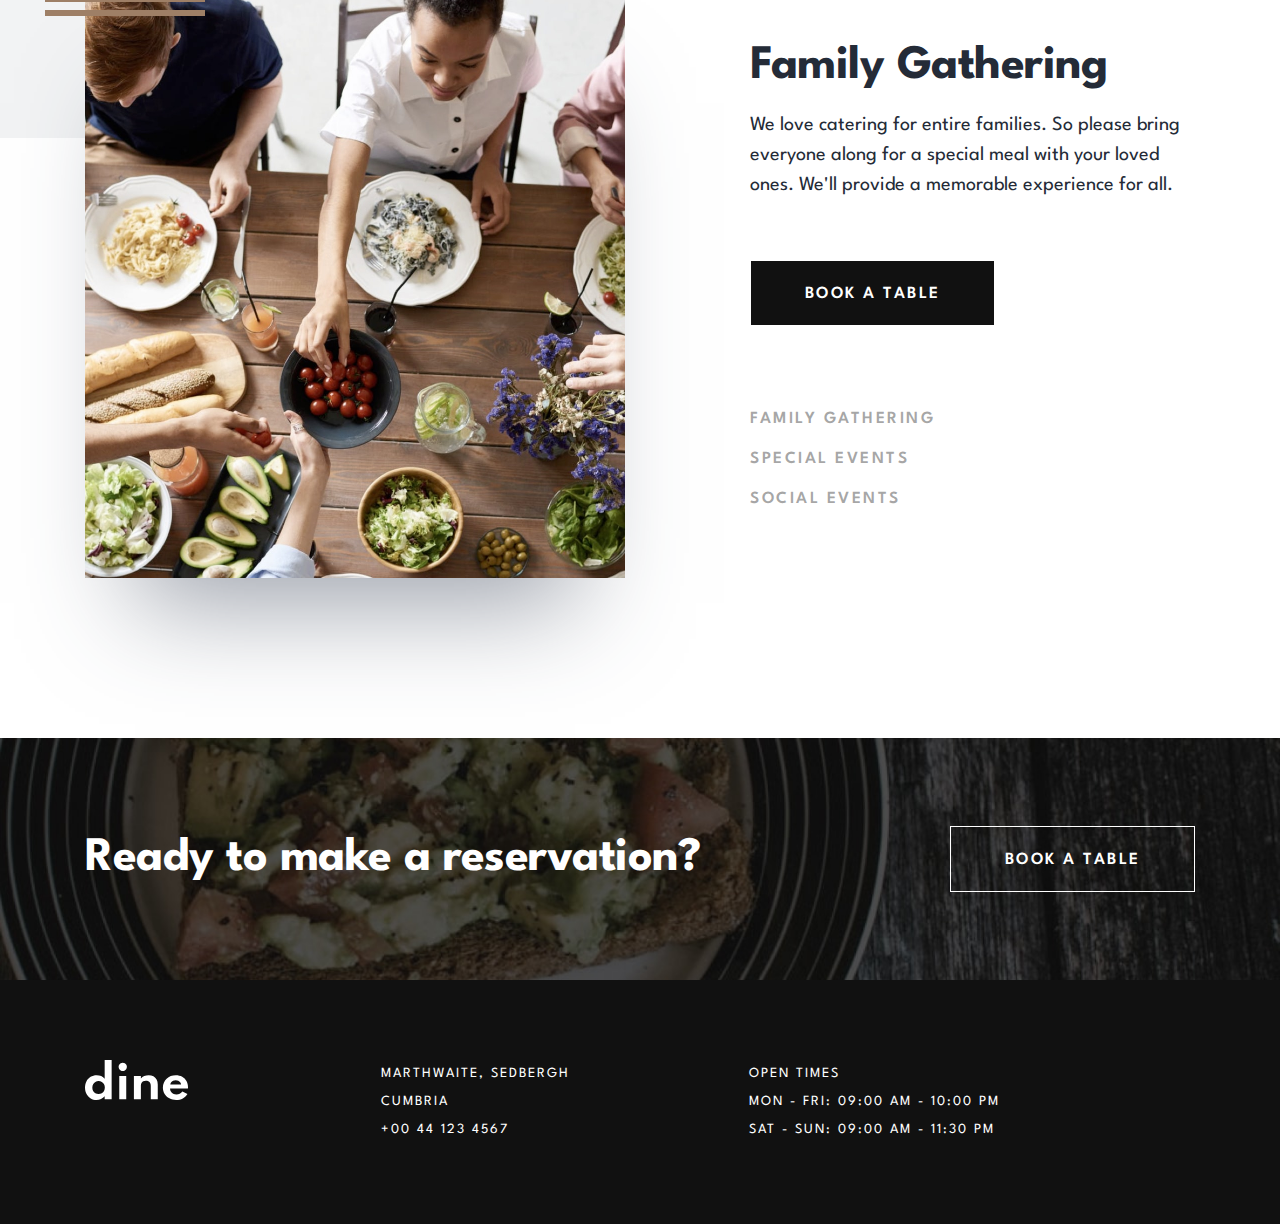
==== commit 529c8fef: "feat: edit file" ====
--- a/index.html
+++ b/index.html
@@ -9,41 +9,43 @@
   <link rel="stylesheet" href="./css/style.css">
 </head>
 <body>
-  <header class="big__container">
+  <header>
     <img src="./img/homepage/tablet-bg.png" alt="" id="tablet">
-    <div class="header container">
-      <a href="./index.html">
-        <img src="./img/logo.svg" alt="dine logo">
-      </a>
-      <section >
-        <div class="header__content">
-          <div class="about">
-            <h1>Exquisite dining <br> since 1989</h1>
-            <p>Experience our seasonal menu in beautiful country surroundings. Eat the freshest produce from the comfort of our farmhouse.</p>
+    <div class="big__container">
+      <div class="header container">
+        <a href="./index.html">
+          <img src="./img/logo.svg" alt="dine logo">
+        </a>
+        <section >
+          <div class="header__content">
+            <div class="about">
+              <h1>Exquisite dining <br> since 1989</h1>
+              <p>Experience our seasonal menu in beautiful country surroundings. Eat the freshest produce from the comfort of our farmhouse.</p>
+            </div>
+            <button>
+              <a href="./revervation.html">BOOK A TABLE</a>
+            </button>
           </div>
-          <button>
-            <a href="./revervation.html">BOOK A TABLE</a>
-          </button>
-        </div>
-        <div class="timer">
-          <div class="days">
-            <p>03</p>
-            <span>days</span>
+          <div class="timer">
+            <div class="days">
+              <p>03</p>
+              <span>days</span>
+            </div>
+            <div class="hourse">
+              <p>13</p>
+              <span>hourse</span>
+            </div>
+            <div class="minutes">
+              <p>33</p>
+              <span>minutes</span>
+            </div>
+            <div class="seconds">
+              <p>23</p>
+              <span>seconds</span>
+            </div>
           </div>
-          <div class="hourse">
-            <p>13</p>
-            <span>hourse</span>
-          </div>
-          <div class="minutes">
-            <p>33</p>
-            <span>minutes</span>
-          </div>
-          <div class="seconds">
-            <p>23</p>
-            <span>seconds</span>
-          </div>
-        </div>
-      </section>
+        </section>
+      </div>
     </div>
   </header>
   <main>
--- a/css/style.css
+++ b/css/style.css
@@ -14,6 +14,7 @@
   height: 100vh;
   display: flex;
   flex-direction: column;
+  overflow-x: hidden;
 }
 body::-webkit-scrollbar {
   width: 0;
@@ -74,6 +75,7 @@
   height: 100vh;
   display: flex;
   flex-direction: column;
+  overflow-x: hidden;
 }
 body::-webkit-scrollbar {
   width: 0;
@@ -194,6 +196,14 @@
 }
 header {
   width: 100%;
+  background: #000;
+}
+header #tablet {
+  display: none;
+}
+header .big__container {
+  margin: 0 auto;
+  width: 100%;
   max-width: 1560px;
   padding: 65px 0 198px 0;
   background: rgb(0, 0, 0);
@@ -201,9 +211,6 @@
   background-repeat: no-repeat;
   background-position: right 0;
 }
-header #tablet {
-  display: none;
-}
 header .header {
   display: flex;
   flex-direction: column;
@@ -341,6 +348,7 @@
   position: relative;
 }
 main section .locally .enjoyable__img::before {
+  display: none;
   content: url(/img/patterns/pattern-lines.svg);
   position: absolute;
   top: 282px;
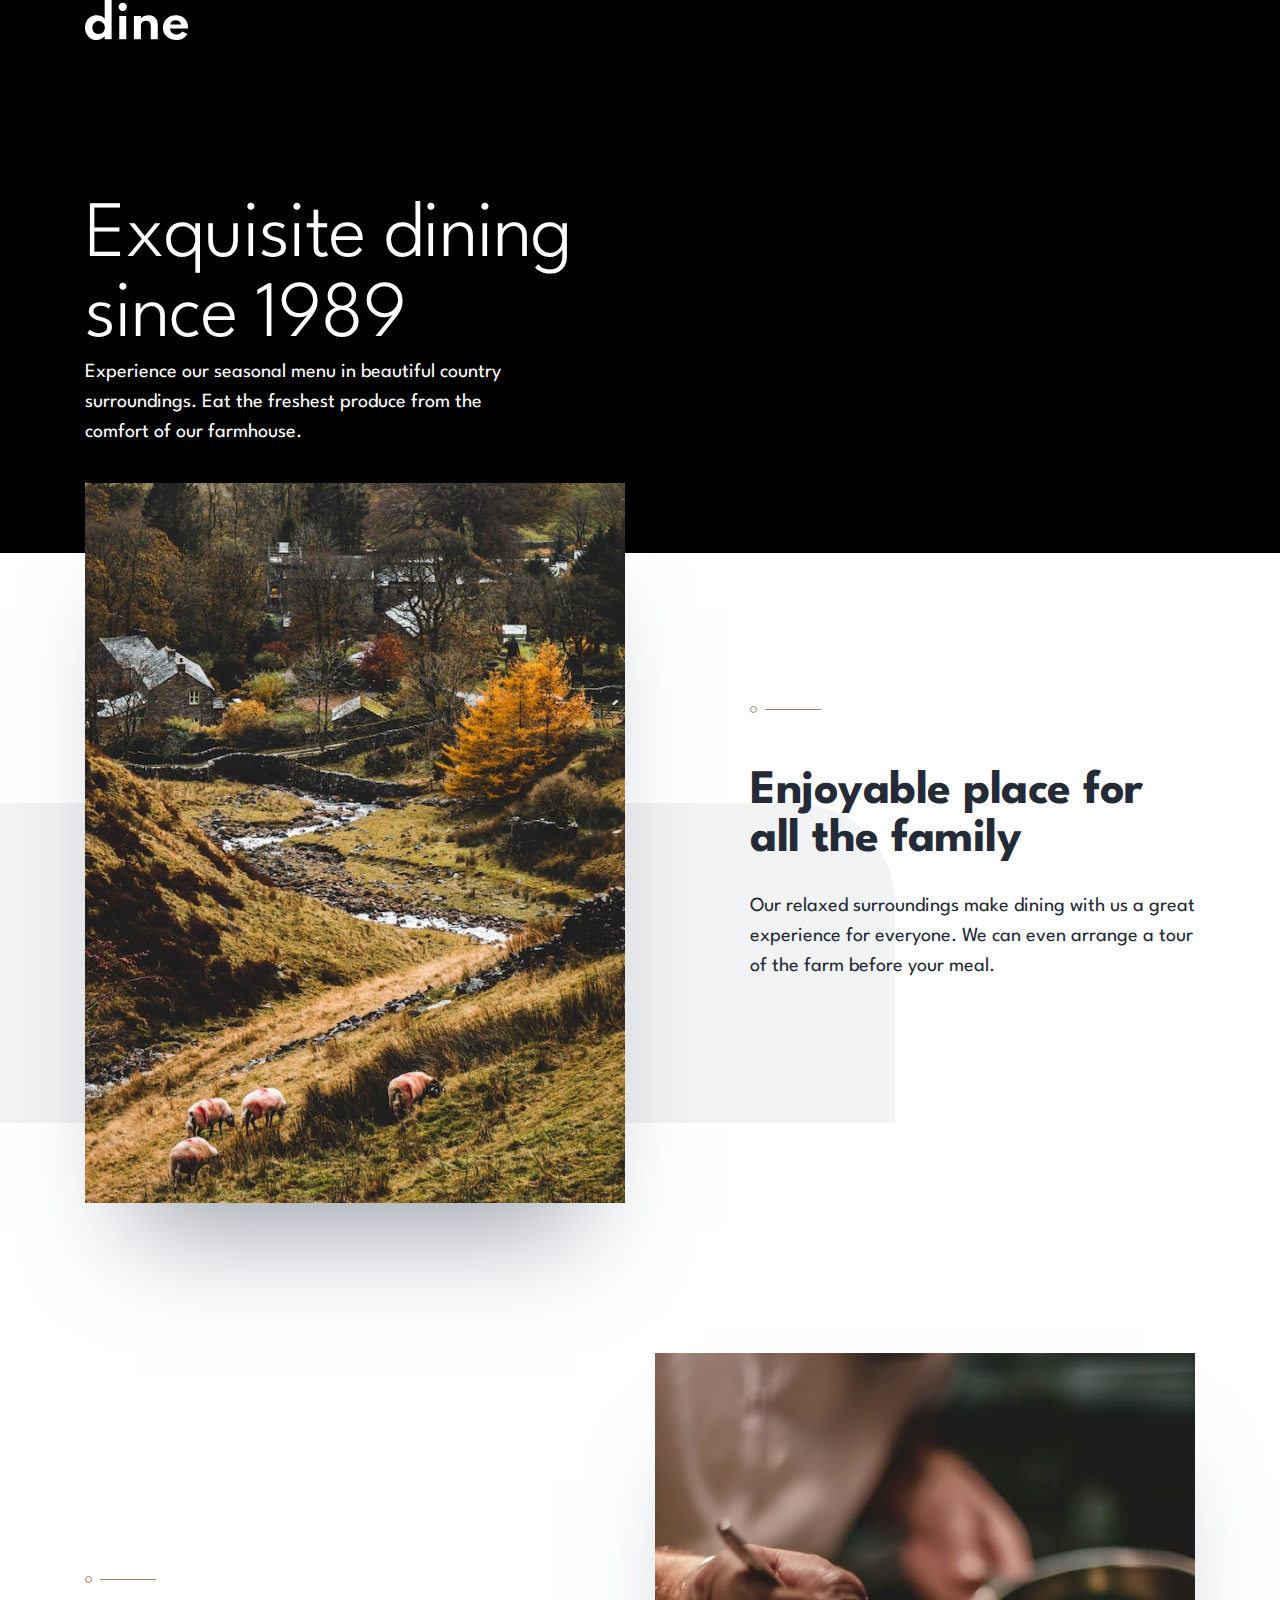
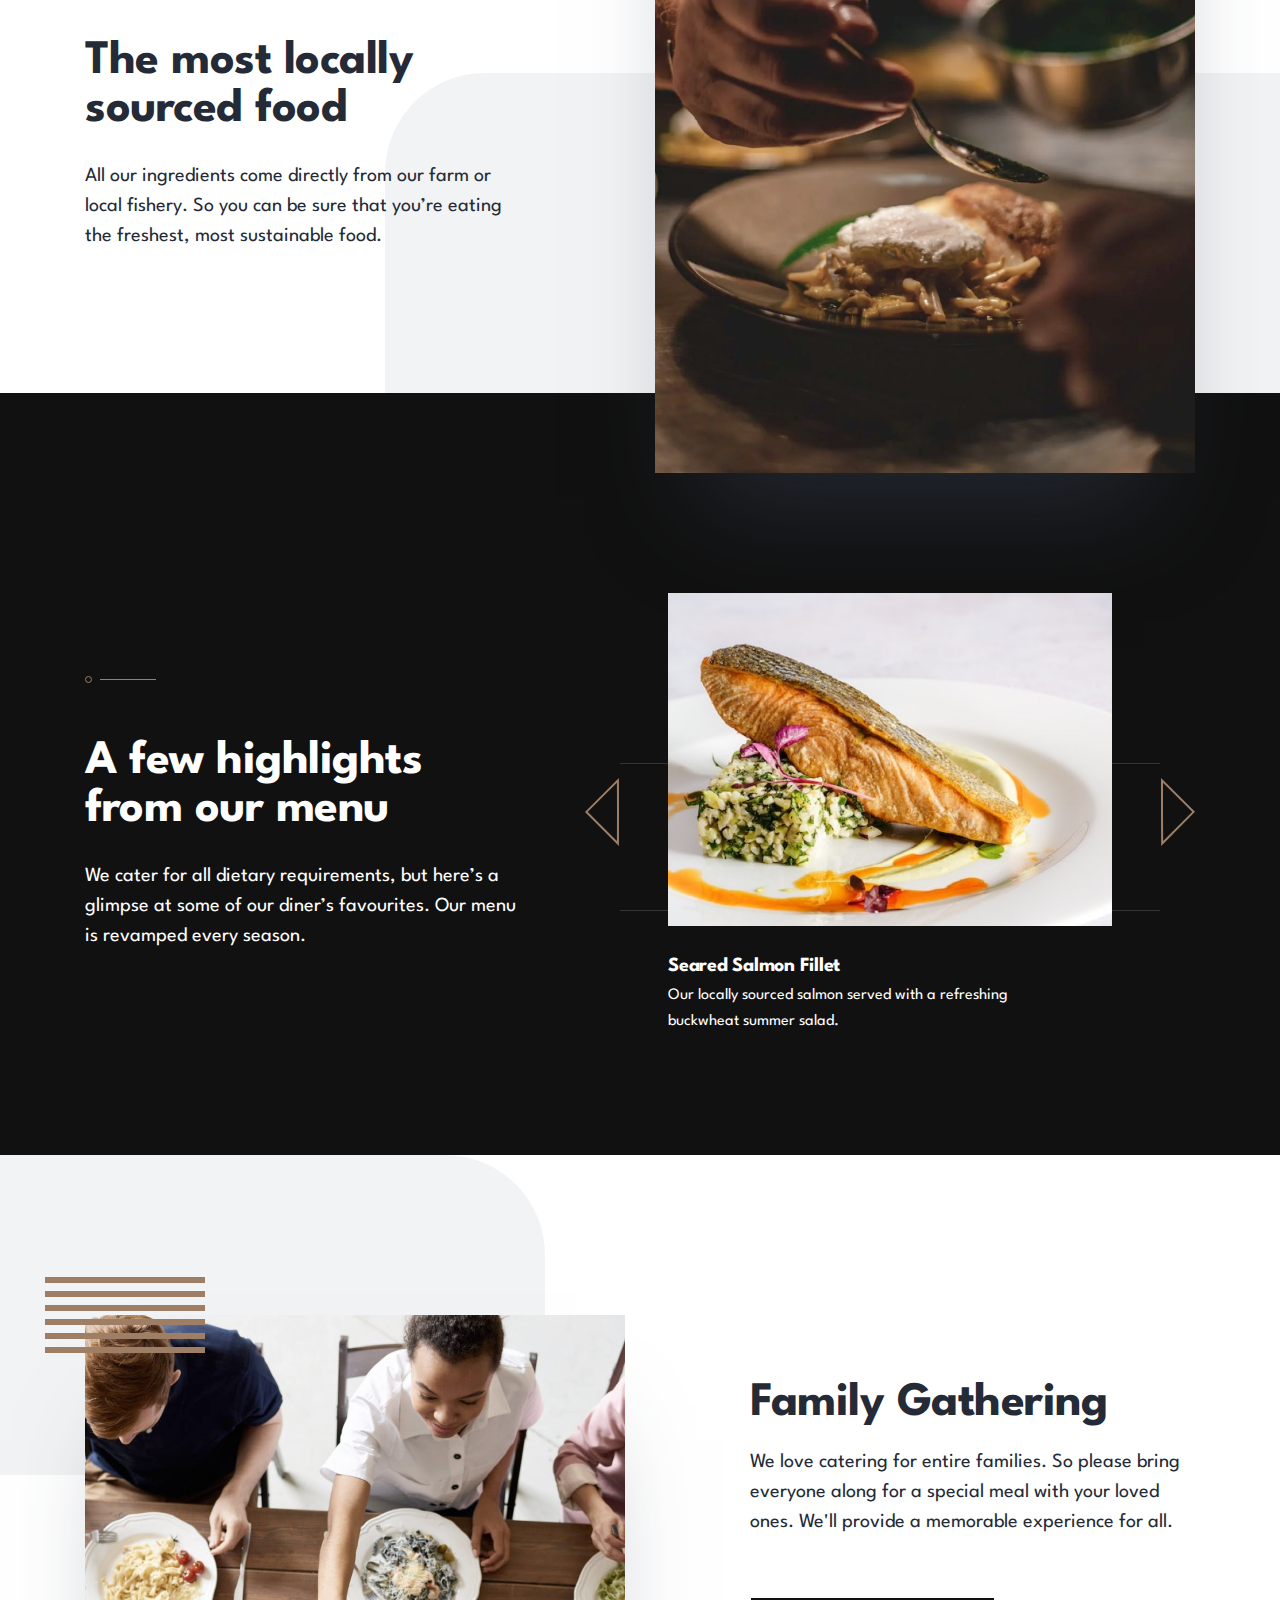
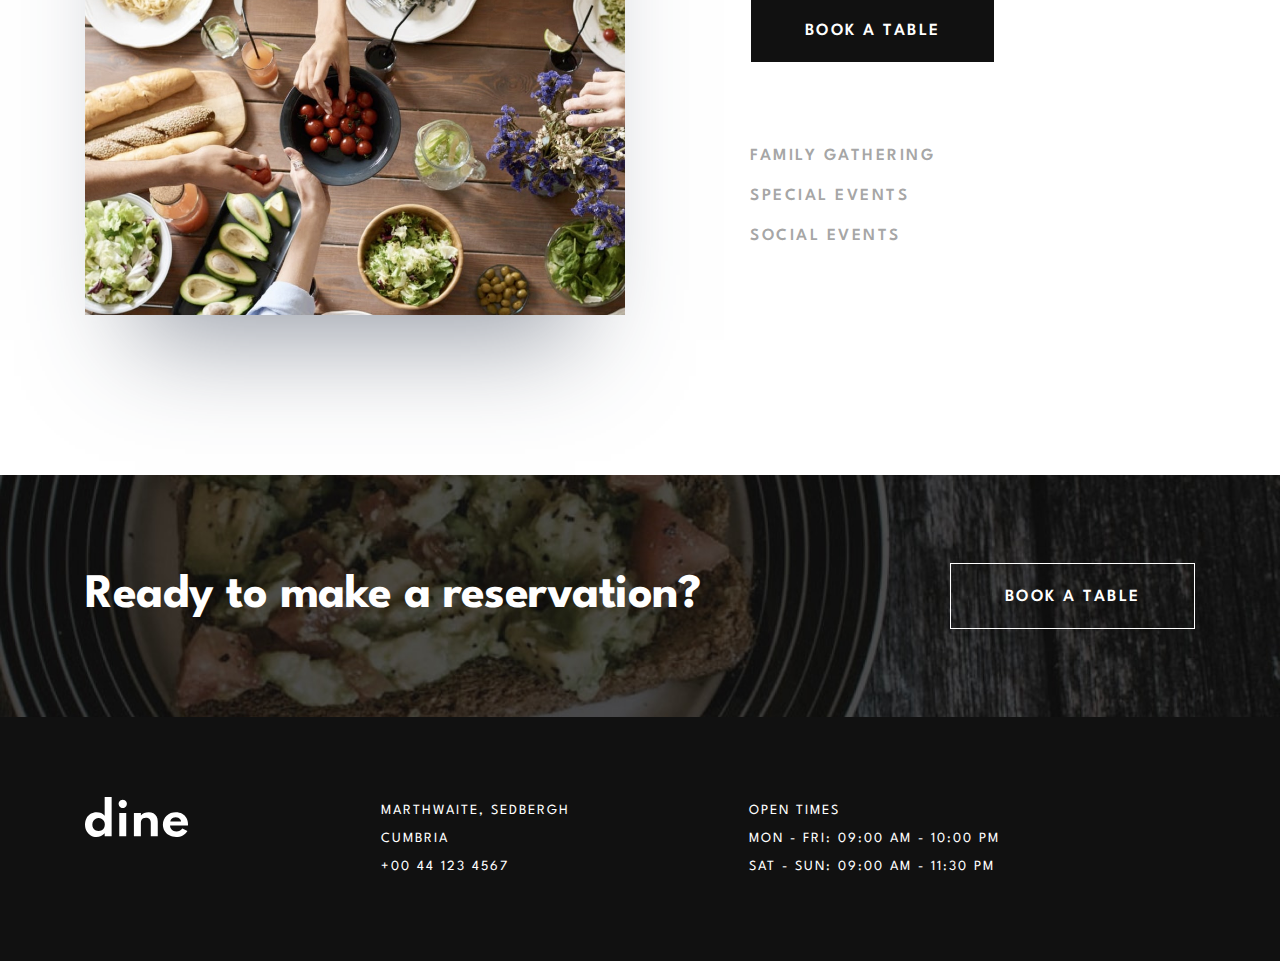
==== commit 3d00697a: "feat: edit file" ====
--- a/index.html
+++ b/index.html
@@ -11,41 +11,39 @@
 <body>
   <header>
     <img src="./img/homepage/tablet-bg.png" alt="" id="tablet">
-    <div class="big__container">
-      <div class="header container">
-        <a href="./index.html">
-          <img src="./img/logo.svg" alt="dine logo">
-        </a>
-        <section >
-          <div class="header__content">
-            <div class="about">
-              <h1>Exquisite dining <br> since 1989</h1>
-              <p>Experience our seasonal menu in beautiful country surroundings. Eat the freshest produce from the comfort of our farmhouse.</p>
-            </div>
-            <button>
-              <a href="./revervation.html">BOOK A TABLE</a>
-            </button>
+    <div class="header container">
+      <a href="./index.html">
+        <img src="./img/logo.svg" alt="dine logo">
+      </a>
+      <section >
+        <div class="header__content">
+          <div class="about">
+            <h1>Exquisite dining <br> since 1989</h1>
+            <p>Experience our seasonal menu in beautiful country surroundings. Eat the freshest produce from the comfort of our farmhouse.</p>
           </div>
-          <div class="timer">
-            <div class="days">
-              <p>03</p>
-              <span>days</span>
-            </div>
-            <div class="hourse">
-              <p>13</p>
-              <span>hourse</span>
-            </div>
-            <div class="minutes">
-              <p>33</p>
-              <span>minutes</span>
-            </div>
-            <div class="seconds">
-              <p>23</p>
-              <span>seconds</span>
-            </div>
+          <button>
+            <a href="./revervation.html">BOOK A TABLE</a>
+          </button>
+        </div>
+        <div class="timer">
+          <div class="days">
+            <p>03</p>
+            <span>days</span>
           </div>
-        </section>
-      </div>
+          <div class="hourse">
+            <p>13</p>
+            <span>hourse</span>
+          </div>
+          <div class="minutes">
+            <p>33</p>
+            <span>minutes</span>
+          </div>
+          <div class="seconds">
+            <p>23</p>
+            <span>seconds</span>
+          </div>
+        </div>
+      </section>
     </div>
   </header>
   <main>
